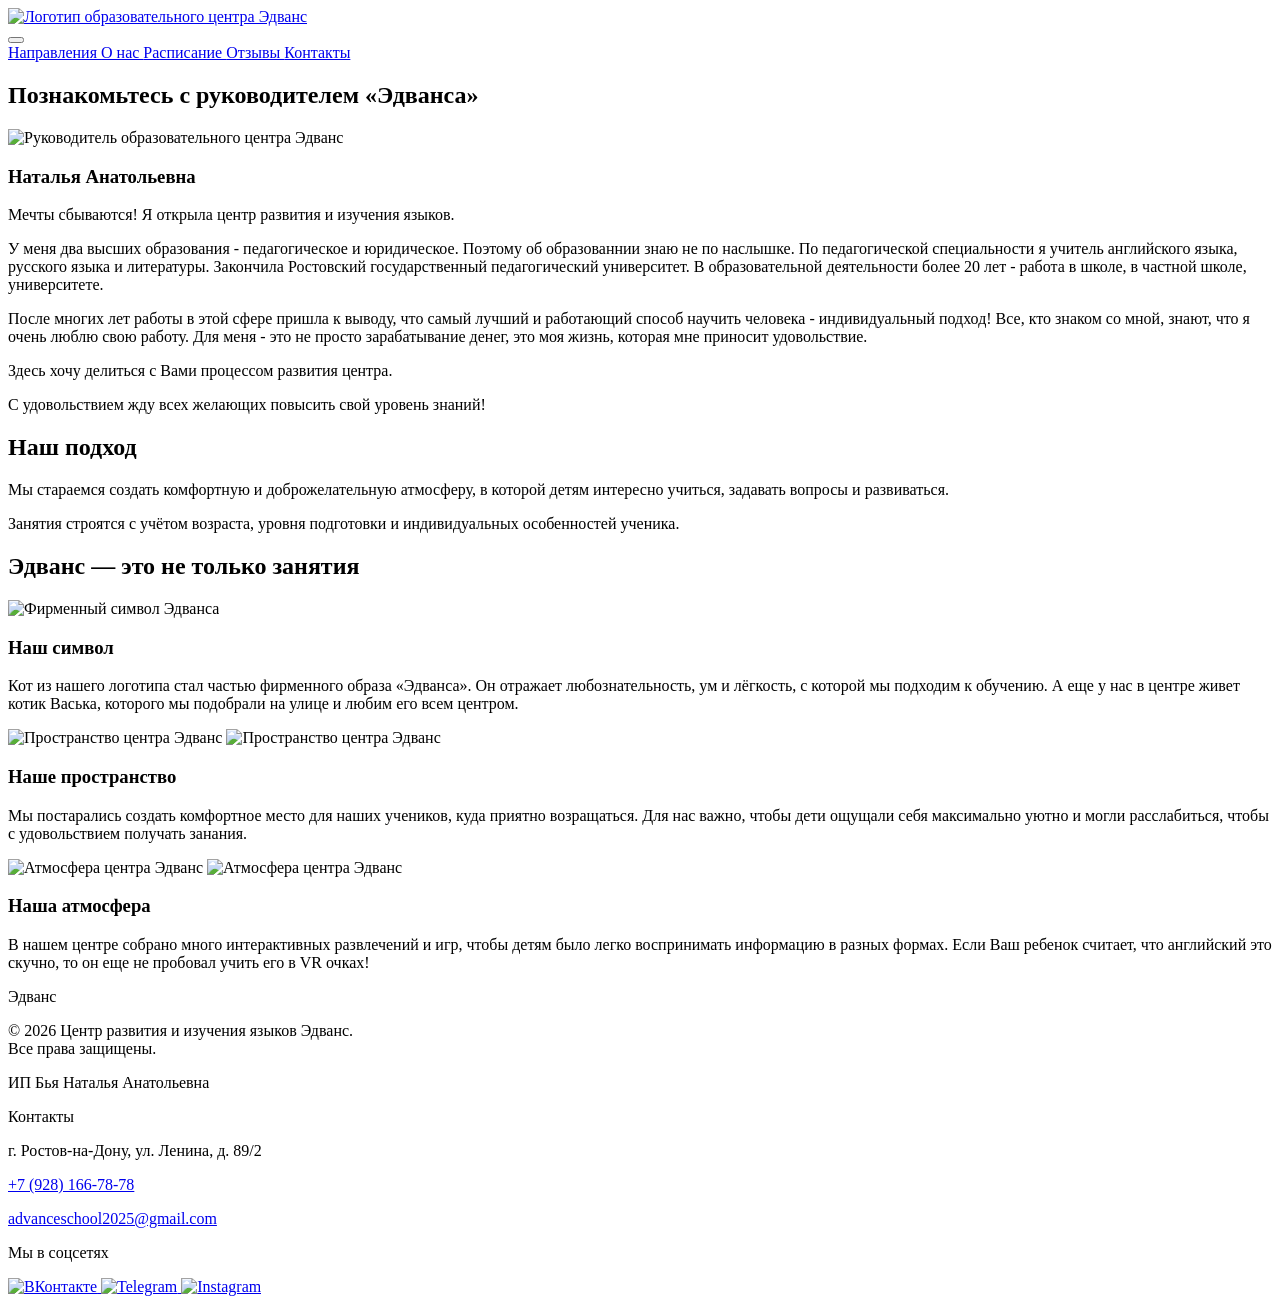
==== about.html @ f389e5b9 "Add files via upload" ====
<!DOCTYPE html>
<html lang="ru">

<head>

    <!-- 1. Кодировка и адаптивность (база) -->
    <meta charset="UTF-8">
    <meta name="viewport" content="width=device-width, initial-scale=1.0">

    <title> О нас </title> 

    <!-- Вот эта строка добавляет иконку -->
    <link rel="icon" href="favicon.ico" type="image/png">

    <link rel="stylesheet" href="css/style.css">

</head>

<body>
    
    <!-- здесь шапка -->
    <header class="header">
        <div class="container">
            <div class="header__inner">
                    
                <div class="header__logo"> 
                    <a href="index.html"> 
                        <img src="images/logo.png" alt="Логотип образовательного центра Эдванс" width="100" height="100"> 
                    </a> 
                </div>
                    
                <!-- Кнопка бургера -->
                <button class="burger" aria-label="Открыть меню">
                    <span></span>
                    <span></span>
                    <span></span>
                </button>             

                <nav class="nav">
                    <a class="nav__link" href="directions.html"> Направления </a>
                    <a class="nav__link" href="about.html"> О нас </a>
                    <a class="nav__link" href="schedule.html"> Расписание </a>
                    <a class="nav__link" href="reviews.html"> Отзывы </a>
                    <a class="nav__link" href="contacts.html"> Контакты </a>
                </nav>
                
            </div>
        </div>
    </header>          

<main>

    <!-- Руководитель -->
    <section class="about-director">
        <div class="container">
            <h2 class="section-title">Познакомьтесь с руководителем «Эдванса»</h2>

            <div class="director">
                <div class="director__photo">
                    <img src="images/мама.jpg" alt="Руководитель образовательного центра Эдванс">
                </div>

                <div class="director__content">
                    <h3>Наталья Анатольевна</h3>
    
                    <p>Мечты сбываются! Я открыла центр развития и изучения языков. </p>
                    <p>У меня два высших образования - педагогическое и юридическое. Поэтому об образованнии знаю не по наслышке. По педагогической специальности я учитель английского языка, русского языка и литературы. Закончила Ростовский государственный педагогический университет. В образовательной деятельности более 20 лет - работа в школе, в частной школе, университете. </p>
                    <p>После многих лет работы в этой сфере пришла к выводу, что самый лучший и работающий способ научить человека - индивидуальный подход! Все, кто знаком со мной, знают, что я очень люблю свою работу. Для меня - это не просто зарабатывание денег, это моя жизнь, которая мне приносит удовольствие.</p>
                    <p> Здесь хочу делиться с Вами процессом развития центра. </p>
                    <p> С удовольствием жду всех желающих повысить свой уровень знаний! </p>
                </div>
            </div>
        </div>
    </section>

    <!-- Наш подход -->
    <section class="about-approach">
        <div class="container">
            <h2 class="section-title">Наш подход</h2>

            <div class="approach-text">
                <p>Мы стараемся создать комфортную и доброжелательную атмосферу, в которой детям интересно учиться, задавать вопросы и развиваться.</p>
                <p>Занятия строятся с учётом возраста, уровня подготовки и индивидуальных особенностей ученика.</p>
            </div>
        </div>
    </section>

   <!-- Эдванс — это не только занятия -->
    <section class="about-more">
        <div class="container">
            <h2 class="section-title">Эдванс — это не только занятия</h2>

        <!-- 1. Наш символ (1 фото) -->
        <div class="story-block">
            <div class="story-block__image">
                <img src="images/logo.png" alt="Фирменный символ Эдванса">
            </div>
            <div class="story-block__text">
                <h3>Наш символ</h3>
                <p>Кот из нашего логотипа стал частью фирменного образа «Эдванса». Он отражает любознательность, ум и лёгкость, с которой мы подходим к обучению. А еще у нас в центре живет котик Васька, которого мы подобрали на улице и любим его всем центром. </p>
            </div>
        </div>

        <!-- 2. Наша атмосфера -->
        <div class="story-block story-block--reverse">
            <div class="story-block__image story-block__image--double">
                <img src="images/атм1.jpg" alt="Пространство центра Эдванс">
                <img src="images/атм2.jpg" alt="Пространство центра Эдванс">
            </div>
            <div class="story-block__text">
                <h3>Наше пространство</h3>
                <p>Мы постарались создать комфортное место для наших учеников, куда приятно возращаться. Для нас важно, чтобы дети ощущали себя максимально уютно и могли расслабиться, чтобы с удовольствием получать занания. </p>
            </div>
        </div>

        <!-- 3. Наше пространство -->
        <div class="story-block">
            <div class="story-block__image story-block__image--double">
                <img src="images/крт1.jpg" alt="Атмосфера центра Эдванс">
                <img src="images/крт2.jpg" alt="Атмосфера центра Эдванс">
            </div>
            <div class="story-block__text">
                <h3>Наша атмосфера</h3>
                <p>В нашем центре собрано много интерактивных развлечений и игр, чтобы детям было легко воспринимать информацию в разных формах. Если Ваш ребенок считает, что английский это скучно, то он еще не пробовал учить его в VR очках! 

                </p>
            </div>
        </div>

        </div>
    </section>

</main>




<footer class="footer">
    <div class="container">
        <div class="footer__inner">

            <!-- Левая часть — название и копирайт -->
            <div class="footer__col">
                <p class="footer__brand">Эдванс</p>
                <p class="footer__text">
                    © 2026 Центр развития и изучения языков Эдванс.<br>
                    Все права защищены.
                </p>
                <p class="footer__text">ИП Бья Наталья Анатольевна</p>
            </div>

            <!-- Средняя часть — контакты -->
            <div class="footer__col">
                <p class="footer__title">Контакты</p>
                <p class="footer__text">
                    г. Ростов-на-Дону, ул. Ленина, д. 89/2
                </p>
                <p class="footer__text">
                    <a href="tel:+79281667878">+7 (928) 166-78-78</a>
                </p>
                <p class="footer__text">
                    <a href="mailto:advanceschool2025@gmail.com">advanceschool2025@gmail.com</a>
                </p>
            </div>

            <!-- 3. Правая колонка — соцсети (вот сюда) -->
            <div class="footer__col">
                <p class="footer__title">Мы в соцсетях</p>
                <div class="footer__social">
                    <!-- сюда вставляй иконки -->
                     <a href="https://vk.ru/advancee2025" target="_blank" aria-label="ВКонтакте">
                        <img src="images/vk-logo.png" alt="ВКонтакте" width="28" height="28">
                    </a>
                    <a href="https://t.me/adnance777" target="_blank" aria-label="Telegram">
                        <img src="images/tg-logo.png" alt="Telegram" width="28" height="28">
                    </a>

                    <!-- Instagram -->
                    <a href="https://www.instagram.com/advanceschool2025?stkn=MWlmZ3lja2treHBrNw%3D%3D&utm_source=qr" target="_blank" aria-label="Instagram">
                        <img src="images/inst-logo.png" alt="Instagram" width="28" height="28">
                    </a>

                </div>
            </div>

        </div>
    </div>
</footer>

    <script src="script.js"></script>
</body>

</html>
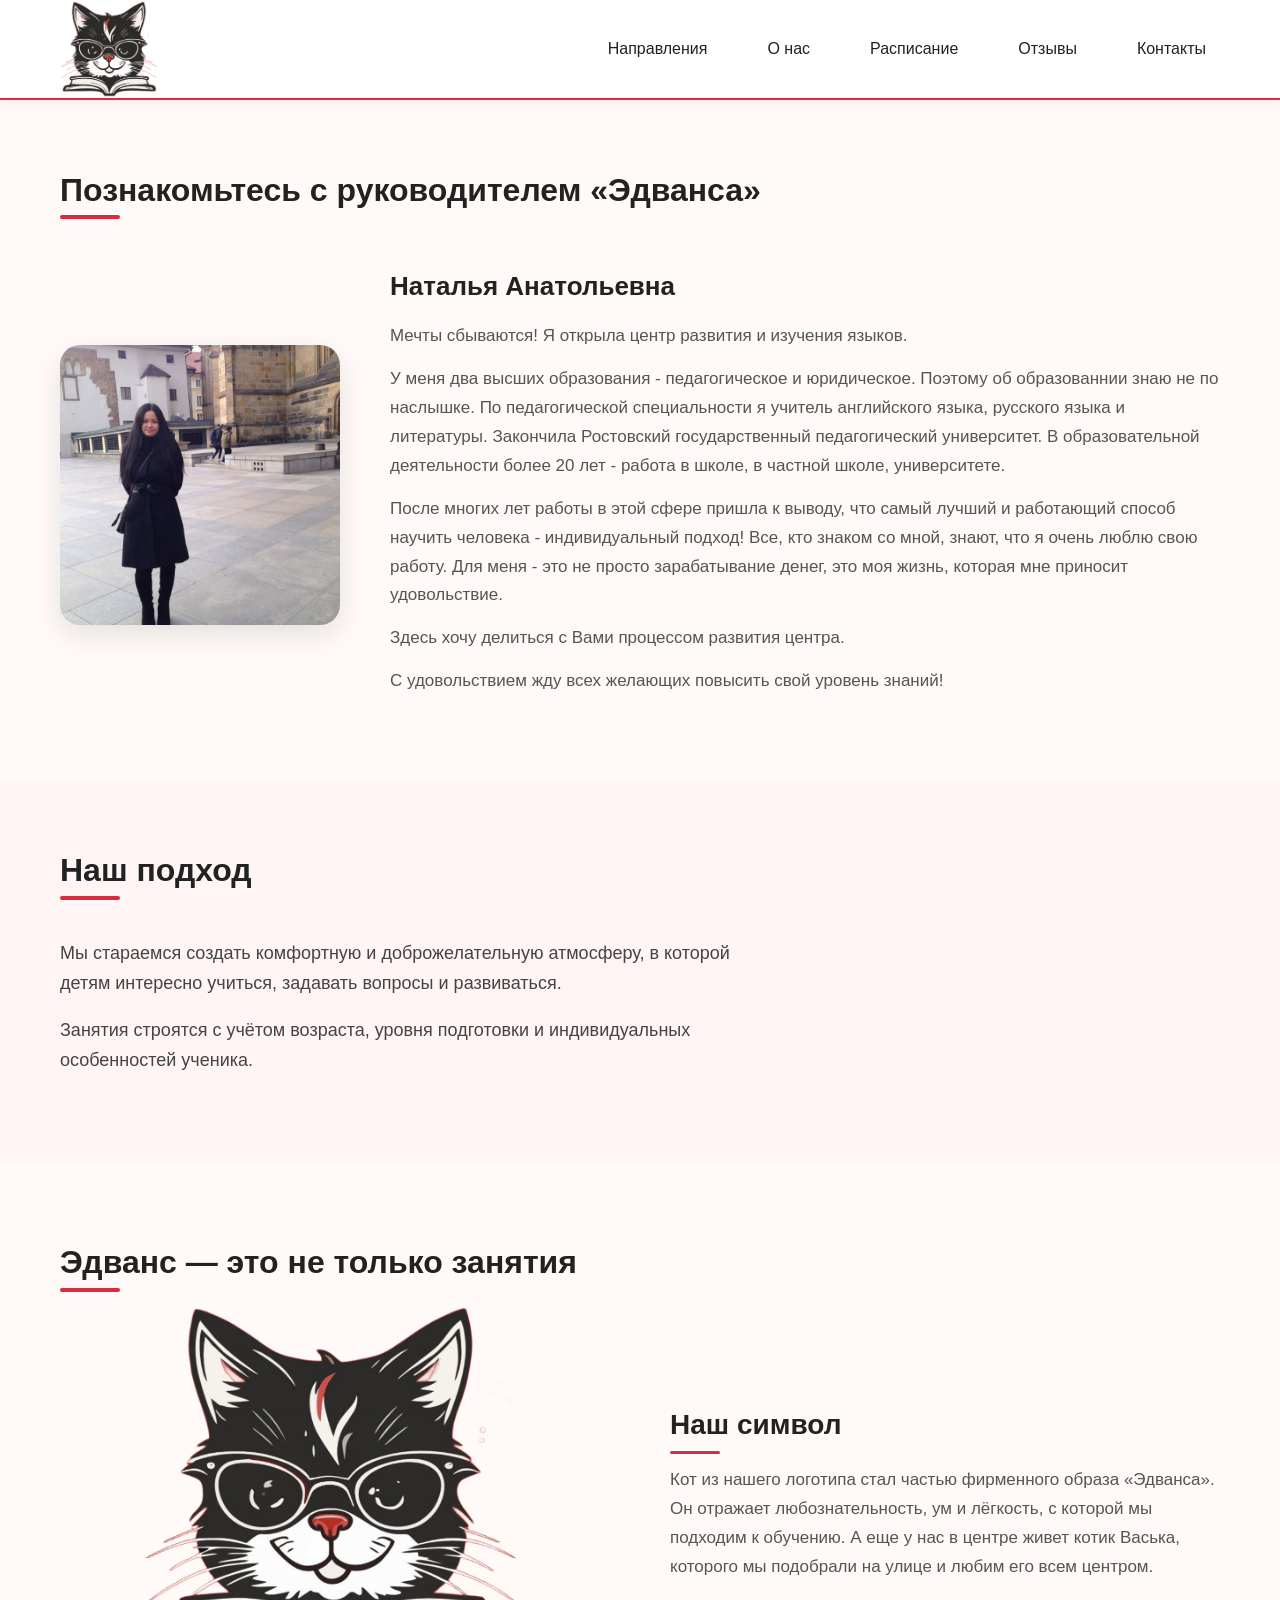
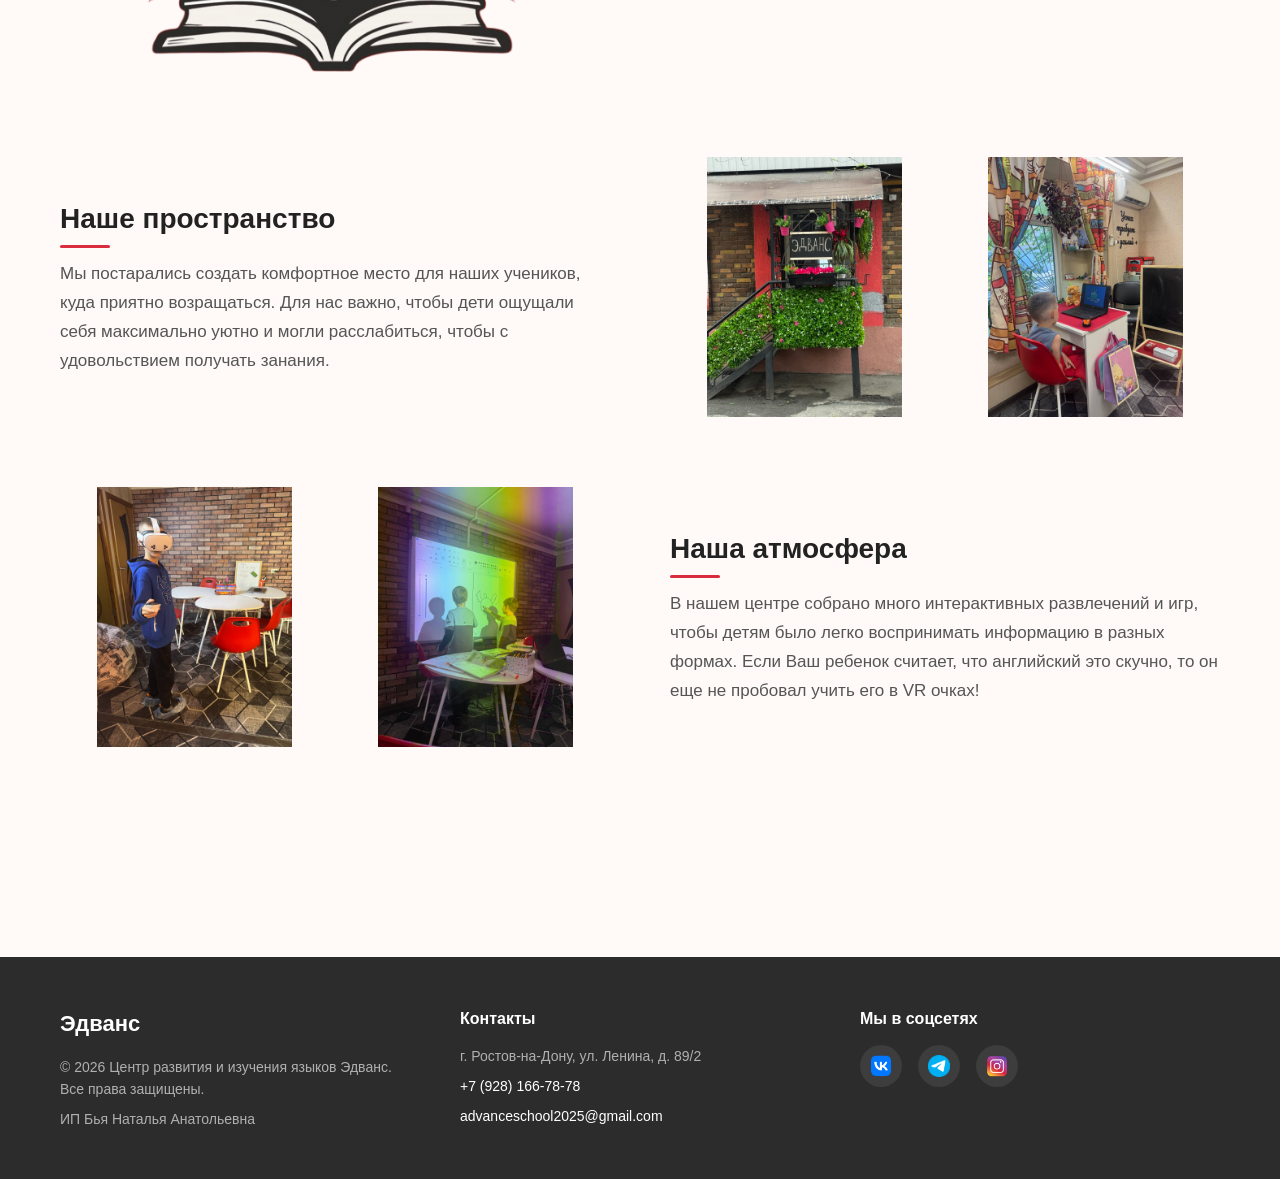
==== commit ca657e29: "Update about.html" ====
--- a/about.html
+++ b/about.html
@@ -190,4 +190,4 @@
     <script src="script.js"></script>
 </body>
 
-</html>+</html>
--- a/css/style.css
+++ b/css/style.css
@@ -0,0 +1,994 @@
+/* ========== СБРОС И БАЗОВЫЕ СТИЛИ ========== */
+* {
+    margin: 0; /* убираем стандартные внешние отступы у всех элементов */
+    padding: 0; /* убираем стандартные внутренние отступы */
+    box-sizing: border-box; /* ширина и высота теперь считаются вместе с padding и border */
+}
+
+body {
+    background-color: #FFF9F8;
+    color: #222222;
+    font-family: Arial, sans-serif;
+    line-height: 1.5;
+}
+
+a {
+    color: #D92D3F; /* все ссылки по умолчанию красные */
+    text-decoration: none; /* убираем стандартное подчёркивание */
+}
+
+
+/* ========== КОНТЕЙНЕР ========== */
+.container {
+    max-width: 1200px; /* ограничиваем ширину контента, чтобы на больших экранах не растягивался */
+    margin: 0 auto; /* центрируем контейнер по горизонтали */
+    padding: 0 20px; /* небольшие отступы слева и справа на узких экранах */
+}
+
+
+
+/* ========== ШАПКА ========== */
+.header {
+    background-color: #FFFFFF;
+    border-bottom: 2px solid #D92D3F; /* красная линия снизу (твой фирменный цвет) */
+    box-shadow: 0 2px 12px rgba(217, 45, 63, 0.08); /* мягкая тень с лёгким красным оттенком */
+    position: sticky; /* шапка будет прилипать к верху при прокрутке */
+    top: 0; /* закрепляем шапку вверху */
+    z-index: 100; /* чтобы шапка была поверх других элементов */
+}
+
+.header__inner {
+    display: flex;   /* включаем Flexbox — элементы выстраиваются в ряд */
+    align-items: center; /* выравниваем логотип и меню по вертикали по центру */
+    justify-content: space-between; /* логотип слева, меню справа */ 
+    min-height: 90px; /* минимальная высота шапки */
+    gap: 40px;  /* минимальное расстояние между логотипом и меню */
+}
+
+/* ========== ЛОГОТИП ========== */
+.header__logo img {
+    display: block;               /* убираем лишний отступ под картинкой */
+    width: 100px;                  /* ширина логотипа (можешь поменять на 70 или 90) */
+    height: auto;                 /* высота подстраивается автоматически, пропорции сохраняются */
+    transition: transform 0.25s ease; /* плавное изменение размера */
+}
+
+.header__logo a:hover img {
+    transform: scale(1.02);       /* при наведении логотип чуть увеличивается */
+}
+
+/* ========== НАВИГАЦИЯ ========== */
+.nav {
+    display: flex; /* ссылки тоже выстраиваем в ряд */
+    align-items: center;  
+    gap: 32px; /* расстояние между пунктами меню */
+}
+
+.nav__link {
+    color: #222222;
+    font-size: 16px;
+    font-weight: 500;
+    padding: 8px 14px;           /* делаем ссылки «кнопками» */
+    border-radius: 8px;          /* скругление */
+    transition: color 0.2s ease;
+    white-space: nowrap;        /* запрещаем перенос текста внутри ссылки для О НАС*/
+}
+
+/* Красивый эффект при наведении */
+.nav__link:hover {
+    color: #D92D3F;
+    background-color: rgba(217, 45, 63, 0.08); /* лёгкий красный фон */
+}
+
+
+/* ========== БУРГЕР-МЕНЮ ========== */
+
+/* Кнопка бургера — по умолчанию скрыта */
+.burger {
+    display: none;                  /* на компьютере не показываем */
+    flex-direction: column;
+    justify-content: space-between;
+    width: 28px;
+    height: 20px;
+    background: none;
+    border: none;
+    cursor: pointer;
+    padding: 0;
+    z-index: 110;
+}
+
+/* Три полоски бургера */
+.burger span {
+    display: block;
+    width: 100%;
+    height: 2px;
+    background-color: #222222;
+    border-radius: 2px;
+    transition: all 0.3s ease;
+}
+
+/* ===== Мобильная версия ===== */
+@media (max-width: 900px) {
+
+    /* Показываем кнопку бургера */
+    .burger {
+        display: flex;
+    }
+
+    /* Скрываем обычное меню */
+    .nav {
+        position: fixed;
+        top: 0;
+        right: -100%;               /* уезжает за правый край */
+        width: 280px;
+        height: 100vh;
+        background-color: #ffffff;
+        flex-direction: column;
+        justify-content: center;
+        align-items: center;
+        gap: 24px;
+        box-shadow: -5px 0 20px rgba(0, 0, 0, 0.1);
+        transition: right 0.35s ease;
+        z-index: 100;
+    }
+
+    /* Когда меню открыто */
+    .nav.nav--open {
+        right: 0;                   /* выезжает на экран */
+    }
+
+    .nav__link {
+        font-size: 18px;
+        padding: 10px 16px;
+    }
+
+    /* Анимация превращения бургера в крестик */
+    .burger.burger--active span:nth-child(1) {
+        transform: translateY(9px) rotate(45deg);
+    }
+
+    .burger.burger--active span:nth-child(2) {
+        opacity: 0;
+    }
+
+    .burger.burger--active span:nth-child(3) {
+        transform: translateY(-9px) rotate(-45deg);
+    }
+}
+
+
+/* Общие отступы для секций */
+main section {
+    padding: 60px 0; /* внутренние отступы сверху и снизу по 60px */
+}
+
+
+/* ========== РАЗДЕЛ ОТЗЫВЫ ========== */
+/* Вводный блок только на странице отзывов */
+.reviews-intro {
+    padding-bottom: 20px;            /* меньший отступ снизу перед виджетом */
+}
+
+/* Заголовок h1 внутри вводного блока */
+.reviews-intro h1 {
+    font-size: 32px;                 /* размер шрифта заголовка */
+    font-weight: 700;                /* жирность шрифта (700 = bold) */
+    color: #222222;                  /* цвет текста — почти чёрный */
+    margin-bottom: 16px;             /* внешний отступ снизу от заголовка */
+    line-height: 1.3;                /* межстрочный интервал (чтобы строки не слипались) */
+    position: relative;              /* нужно для линии */
+    display: inline-block;           /* чтобы линия была по ширине текста */
+}
+
+/* Красивая линия под заголовком */
+.reviews-intro h1::after {
+    content: '';
+    position: absolute;
+    left: 0;
+    bottom: -8px;                    /* чуть ниже текста */
+    width: 70px;                     /* длина линии */
+    height: 4px;
+    background-color: #D92D3F;       /* твой фирменный красный */
+    border-radius: 2px;
+}
+
+
+
+/* Абзац с описанием */
+.reviews-intro p {
+    font-size: 17px;                 /* размер обычного текста */
+    color: #555555;                  /* чуть светлее основного цвета, чтобы не конкурировал с заголовком */
+    max-width: 640px;                /* ограничиваем ширину текста, чтобы он хорошо читался */
+    line-height: 1.6;                /* комфортный межстрочный интервал для чтения */
+}
+
+/* Секция, в которой лежит виджет отзывов */
+.reviews {
+    padding-top: 20px;               /* небольшой отступ сверху */
+    padding-bottom: 80px;            /* большой отступ снизу, чтобы страница «дышала» */
+}
+
+/* Обёртка вокруг виджета */
+.reviews__widget {
+    display: flex;                   /* включаем Flexbox */
+    justify-content: center;         /* выравниваем виджет по центру горизонтально */
+}
+
+/* Блок, в котором находится iframe */
+.reviews__widget > div {
+    width: 100%;                     /* ширина 100% от родителя */
+    max-width: 560px;                /* но не больше 560px на больших экранах */
+    height: 700px;                   /* фиксированная высота виджета */
+    border-radius: 16px;             /* скругление углов */
+    overflow: hidden;                /* обрезаем всё, что выходит за скруглённые углы */
+    box-shadow: 0 8px 30px rgba(0, 0, 0, 0.08); /* мягкая тень для объёма */
+    border: 1px solid #f0f0f0;       /* тонкая светлая рамка */
+}
+
+/* Сам iframe (окно с отзывами Яндекса) */
+.reviews__widget iframe {
+    border: none !important;         /* убираем стандартную рамку браузера */
+    border-radius: 16px;             /* скругляем углы iframe */
+}
+
+
+/* ========== РАЗДЕЛ РАСПИСАНИЕ ========== */
+
+/* Вводный блок страницы расписания */
+.schedule-intro {
+    padding: 60px 0 40px;                /* отступы: сверху 60px, снизу 40px */
+}
+
+/* Заголовок */
+.schedule-intro h1 {
+    font-size: 34px;                     /* размер заголовка */
+    font-weight: 700;                    /* жирный */
+    color: #222222;                      /* цвет текста */
+    margin-bottom: 24px;                 /* отступ снизу */
+    line-height: 1.3;                    /* межстрочный интервал */
+    position: relative;                  /* нужно для декоративной линии */
+    display: inline-block;               /* линия будет только под текстом */
+}
+
+/* Красная линия под заголовком (как на странице отзывов) */
+.schedule-intro h1::after {
+    content: '';                         /* обязательное свойство */
+    position: absolute;
+    left: 0;
+    bottom: -8px;                        /* позиция линии чуть ниже текста */
+    width: 70px;                         /* длина линии */
+    height: 4px;                         /* толщина */
+    background-color: #D92D3F;           /* фирменный красный */
+    border-radius: 2px;                  /* лёгкое скругление */
+}
+
+/* Текст под заголовком */
+.schedule-intro p {
+    font-size: 17px;                     /* размер текста */
+    color: #555555;                      /* приглушённый цвет */
+    max-width: 640px;                    /* ограничиваем ширину для удобства чтения */
+    line-height: 1.6;                    /* комфортный межстрочный интервал */
+}
+
+
+/* ========== РАЗДЕЛ НАПРАВЛЕНИЯ ========== */
+
+/* Вводный блок */
+.directions-intro {
+    padding: 60px 0 20px;
+}
+
+.directions-intro h1 {
+    font-size: 34px;
+    font-weight: 700;
+    color: #222222;
+    margin-bottom: 24px;
+    line-height: 1.3;
+    position: relative;
+    display: inline-block;
+}
+
+/* Красная линия под заголовком */
+.directions-intro h1::after {
+    content: '';
+    position: absolute;
+    left: 0;
+    bottom: -8px;
+    width: 70px;
+    height: 4px;
+    background-color: #D92D3F;
+    border-radius: 2px;
+}
+
+.directions-intro p {
+    font-size: 17px;
+    color: #555555;
+    max-width: 640px;
+    line-height: 1.6;
+}
+
+/* Секция с карточками */
+.directions {
+    padding-top: 10px; /* маленький отступ сверху */
+    padding-bottom: 80px;
+}
+
+/* Сетка карточек */
+.directions__grid {
+    display: grid;
+    grid-template-columns: repeat(2, 1fr); /* автоматическая сетка */
+    gap: 24px;                               /* расстояние между карточками */
+}
+
+/* Телефоны — 1 колонка */
+@media (max-width: 600px) {
+    .directions__grid {
+        grid-template-columns: 1fr;
+    }
+}
+
+/* Общий стиль карточки */
+.direction-card {
+    background-color: #ffffff;
+    border-radius: 16px;
+    padding: 32px 28px;
+    box-shadow: 0 4px 20px rgba(0, 0, 0, 0.06);
+    border: 1px solid #f0f0f0;
+    transition: all 0.35s ease;             /* плавность всех изменений */
+}
+
+/* Заголовок внутри карточки */
+.direction-card h2 {
+    font-size: 22px;
+    font-weight: 700;
+    color: #222222;
+    margin-bottom: 20px;
+    line-height: 1.3;
+}
+
+/* Список */
+.direction-card ul {
+    list-style: none;                       /* убираем стандартные маркеры */
+}
+
+.direction-card li {
+    position: relative;
+    padding-left: 22px;                     /* место для кастомного маркера */
+    margin-bottom: 12px;
+    font-size: 16px;
+    color: #444444;
+    transition: transform 0.25s ease, color 0.25s ease;
+}
+
+/* Кастомный маркер (красная точка) */
+.direction-card li::before {
+    content: '';
+    position: absolute;
+    left: 0;
+    top: 8px;
+    width: 8px;
+    height: 8px;
+    background-color: #D92D3F;
+    border-radius: 50%;
+}
+
+/* ===== Анимации при наведении на карточку ===== */
+
+/* 1. Карточка "Языки" — поднимается вверх */
+.direction-card--languages:hover {
+    transform: translateY(-8px);
+    box-shadow: 0 12px 30px rgba(217, 45, 63, 0.15);
+    border-color: rgba(217, 45, 63, 0.2);
+}
+
+/* 2. Карточка "Школьные предметы" — лёгкое увеличение */
+.direction-card--school:hover {
+    transform: scale(1.03);
+    box-shadow: 0 12px 30px rgba(217, 45, 63, 0.15);
+}
+
+/* 3. Карточка "Развитие" — поднимается + лёгкий наклон */
+.direction-card--development:hover {
+    transform: translateY(-6px) rotate(-1deg);
+    box-shadow: 0 12px 30px rgba(217, 45, 63, 0.15);
+}
+
+/* 4. Карточка "Психология и тренинги" — поднимается + лёгкое увеличение */
+.direction-card--psychology:hover {
+    transform: translateY(-8px) scale(1.02);
+    box-shadow: 0 12px 30px rgba(217, 45, 63, 0.15);
+    border-color: rgba(217, 45, 63, 0.2);
+}
+
+/* Анимация пунктов списка при наведении на карточку */
+.direction-card:hover li {
+    transform: translateX(6px);             /* пункты слегка сдвигаются вправо */
+    color: #222222;
+}
+
+
+/* ========== ГЛАВНАЯ СТРАНИЦА ========== */
+
+/* ----- Общие стили для заголовков секций ----- */
+.section-title {
+    font-size: 32px;
+    font-weight: 700;
+    color: #222222;
+    margin-bottom: 16px;
+    line-height: 1.3;
+    position: relative;
+    display: inline-block;
+}
+
+/* Красная линия под заголовками секций */
+.section-title::after {
+    content: '';
+    position: absolute;
+    left: 0;
+    bottom: -8px;
+    width: 60px;
+    height: 4px;
+    background-color: #D92D3F;
+    border-radius: 2px;
+}
+
+.section-text {
+    font-size: 17px;
+    color: #555555;
+    max-width: 640px;
+    line-height: 1.6;
+    margin-bottom: 32px;
+}
+
+/* ----- Кнопки ----- */
+.btn {
+    display: inline-block;
+    background-color: #D92D3F;
+    color: #ffffff;
+    font-size: 16px;
+    font-weight: 600;
+    padding: 14px 28px;
+    border-radius: 10px;
+    text-decoration: none;
+    transition: all 0.3s ease;
+}
+
+.btn:hover {
+    background-color: #b82433;       /* чуть темнее при наведении */
+    transform: translateY(-2px);
+    box-shadow: 0 6px 16px rgba(217, 45, 63, 0.25);
+}
+
+/* Кнопка-контур */
+.btn--outline {
+    background-color: transparent;
+    color: #D92D3F;
+    border: 2px solid #D92D3F;
+}
+
+.btn--outline:hover {
+    background-color: #D92D3F;
+    color: #ffffff;
+}
+
+/* ========== 1. ГЛАВНЫЙ БАННЕР (HERO) ========== */
+
+.hero {
+    padding: 80px 0 70px;
+    background-color: #fff5f4;       /* чуть более тёплый фон */
+}
+
+.hero__inner {
+    max-width: 720px;
+}
+
+.hero__title {
+    font-size: 42px;
+    font-weight: 800;
+    color: #222222;
+    line-height: 1.25;
+    margin-bottom: 20px;
+}
+
+.hero__text {
+    font-size: 18px;
+    color: #555555;
+    line-height: 1.6;
+    margin-bottom: 32px;
+}
+
+/* ========== 2. НАПРАВЛЕНИЯ (КРАТКИЙ СПИСОК) ========== */
+
+.directions-preview {
+    padding: 70px 0;
+}
+
+.directions-list {
+    display: flex;
+    flex-wrap: wrap;
+    gap: 12px;
+    list-style: none;
+    margin-bottom: 36px;
+}
+
+.directions-list li {
+    background-color: #ffffff;
+    border: 1px solid #f0f0f0;
+    padding: 10px 18px;
+    border-radius: 30px;             /* овальные «таблетки» */
+    font-size: 15px;
+    color: #333333;
+    box-shadow: 0 2px 8px rgba(0, 0, 0, 0.04);
+    transition: all 0.25s ease;
+}
+
+.directions-list li:hover {
+    border-color: #D92D3F;
+    color: #D92D3F;
+    transform: translateY(-2px);
+}
+
+/* ========== 3. ПОЧЕМУ ВЫБИРАЮТ ЭДВАНС ========== */
+
+.advantages {
+    padding: 70px 0;
+    background-color: #ffffff;
+}
+
+.advantages-list {
+    list-style: none;
+    display: grid;
+    grid-template-columns: repeat(auto-fit, minmax(260px, 1fr));
+    gap: 20px;
+    margin-top: 40px;
+}
+
+.advantages-list li {
+    background-color: #FFF9F8;
+    padding: 24px 22px;
+    border-radius: 14px;
+    font-size: 16px;
+    color: #333333;
+    border: 1px solid #f0eaea;
+    position: relative;
+    padding-left: 48px;
+    transition: transform 0.25s ease;
+}
+
+.advantages-list li:hover {
+    transform: translateY(-4px);
+}
+
+/* Красная галочка слева */
+.advantages-list li::before {
+    content: '✓';
+    position: absolute;
+    left: 18px;
+    top: 22px;
+    color: #D92D3F;
+    font-weight: 700;
+    font-size: 18px;
+}
+
+/* ========== 4. ПРИЗЫВ К ДЕЙСТВИЮ ========== */
+
+.cta {
+    padding: 80px 0;
+    text-align: center;
+    background-color: #fff5f4;
+}
+
+.cta .section-title {
+    display: inline-block;
+}
+
+.cta .section-text {
+    margin-left: auto;
+    margin-right: auto;
+}
+
+.cta .btn {
+    margin-top: 10px;
+}
+
+
+/* ========== СТРАНИЦА КОНТАКТЫ ========== */
+
+/* Общие отступы секций */
+.contacts-info,
+.contacts-social,
+.contacts-map {
+    padding: 60px 0;
+}
+
+/* ----- Контактные карточки ----- */
+.contacts-grid {
+    display: grid;
+    grid-template-columns: repeat(auto-fit, minmax(240px, 1fr));
+    gap: 24px;
+    margin-top: 40px;
+}
+
+.contact-card {
+    background-color: #ffffff;
+    border: 1px solid #f0f0f0;
+    border-radius: 14px;
+    padding: 28px 24px;
+    box-shadow: 0 4px 16px rgba(0, 0, 0, 0.04);
+    transition: transform 0.25s ease, box-shadow 0.25s ease;
+}
+
+.contact-card:hover {
+    transform: translateY(-4px);
+    box-shadow: 0 8px 24px rgba(0, 0, 0, 0.08);
+}
+
+.contact-card h3 {
+    font-size: 15px;
+    font-weight: 600;
+    color: #888888;
+    margin-bottom: 10px;
+    text-transform: uppercase;
+    letter-spacing: 0.4px;
+}
+
+.contact-card p {
+    font-size: 18px;
+    font-weight: 500;
+    color: #222222;
+    margin: 0;
+}
+
+.contact-card a {
+    color: #D92D3F;
+    text-decoration: none;
+    transition: color 0.25s ease;
+}
+
+.contact-card a:hover {
+    color: #b82433;
+}
+
+/* ----- Социальные сети ----- */
+.social-links {
+    display: flex;
+    gap: 20px;
+    flex-wrap: wrap;
+    margin-top: 30px;
+}
+
+.social-btn {
+    display: flex;
+    align-items: center;
+    gap: 12px;
+    background-color: #ffffff;
+    border: 1px solid #f0f0f0;
+    padding: 14px 24px;
+    border-radius: 12px;
+    text-decoration: none;
+    color: #222222;
+    font-weight: 500;
+    font-size: 16px;
+    transition: all 0.3s ease;
+    box-shadow: 0 2px 10px rgba(0, 0, 0, 0.04);
+}
+
+.social-btn:hover {
+    border-color: #D92D3F;
+    color: #D92D3F;
+    transform: translateY(-3px);
+    box-shadow: 0 6px 18px rgba(217, 45, 63, 0.15);
+}
+
+.social-btn img {
+    width: 28px;
+    height: 28px;
+    object-fit: contain;
+}
+
+/* ----- Карта ----- */
+.map-wrapper {
+    margin-top: 30px;
+    border-radius: 16px;
+    overflow: hidden;               /* чтобы карта имела скруглённые углы */
+    box-shadow: 0 8px 30px rgba(0, 0, 0, 0.08);
+    border: 1px solid #f0f0f0;
+}
+
+.map-wrapper iframe {
+    display: block;
+    width: 100%;
+    border: none;
+}
+
+
+
+/* ========== СТРАНИЦА «О НАС» ========== */
+
+/* Общие отступы секций */
+.about-director,
+.about-approach,
+.about-more {
+    padding: 70px 0;
+}
+
+/* ----- 1. Блок руководителя ----- */
+
+.director {
+    display: flex;
+    align-items: center;
+    gap: 50px;
+    margin-top: 40px;
+    flex-wrap: wrap;
+}
+
+.director__photo {
+    flex-shrink: 0;
+}
+
+.director__photo img {
+    width: 280px;
+    height: 280px;
+    object-fit: cover;
+    border-radius: 20px;
+    box-shadow: 0 10px 30px rgba(0, 0, 0, 0.1);
+}
+
+.director__content {
+    flex: 1;
+    min-width: 280px;
+}
+
+.director__content h3 {
+    font-size: 26px;
+    font-weight: 700;
+    color: #222222;
+    margin-bottom: 16px;
+}
+
+.director__content p {
+    font-size: 17px;
+    color: #555555;
+    line-height: 1.7;
+    margin-bottom: 14px;
+}
+
+/* ----- 2. Наш подход ----- */
+
+.about-approach {
+    background-color: #fff5f4;
+}
+
+.approach-text {
+    max-width: 720px;
+    margin-top: 30px;
+}
+
+.approach-text p {
+    font-size: 18px;
+    color: #444444;
+    line-height: 1.7;
+    margin-bottom: 16px;
+}
+
+/* ----- 3. Эдванс — это не только занятия ----- */
+
+.about-more {
+    padding: 80px 0;
+}
+
+/* Один рассказывающий блок */
+.story-block {
+    display: flex;
+    align-items: center;
+    gap: 60px;
+    margin-bottom: 70px;
+}
+
+/* Когда нужно поменять местами (картинка справа) */
+.story-block--reverse {
+    flex-direction: row-reverse;
+}
+
+/* Картинка */
+.story-block__image {
+    flex: 1;
+}
+
+.story-block__image img {
+    width: 100%;
+    height: auto;                 /* убираем фиксированную высоту */
+    max-height: 380px;            /* максимальная высота */
+    object-fit: contain;          /* картинка полностью видна, без обрезки */
+    border-radius: 20px;
+}
+
+/* Когда две фотографии */
+.story-block__image--double {
+    display: grid;
+    grid-template-columns: 1fr 1fr;
+    gap: 12px;
+}
+
+.story-block__image--double img {
+    height: 260px;
+    border-radius: 16px;
+}
+
+/* Текст */
+.story-block__text {
+    flex: 1;
+}
+
+.story-block__text h3 {
+    font-size: 28px;
+    font-weight: 700;
+    color: #222222;
+    margin-bottom: 18px;
+    position: relative;
+}
+
+/* Красная линия под заголовком */
+.story-block__text h3::after {
+    content: '';
+    position: absolute;
+    left: 0;
+    bottom: -8px;
+    width: 50px;
+    height: 3px;
+    background-color: #D92D3F;
+    border-radius: 2px;
+}
+
+.story-block__text p {
+    font-size: 17px;
+    color: #555555;
+    line-height: 1.7;
+    margin-top: 20px;
+}
+
+/* ========== Адаптив ========== */
+
+@media (max-width: 800px) {
+
+    /* Руководитель */
+    .director {
+        flex-direction: column;
+        text-align: center;
+        gap: 30px;
+    }
+
+    .director__photo img {
+        width: 220px;
+        height: 220px;
+    }
+
+    /* Чередующиеся блоки */
+    .story-block,
+    .story-block--reverse {
+        flex-direction: column;
+        gap: 30px;
+        margin-bottom: 50px;
+    }
+
+    .story-block__image img {
+        height: 260px;
+    }
+
+    /* Две фотографии на мобильном — друг под другом */
+    .story-block__image--double {
+        grid-template-columns: 1fr;
+    }
+
+    .story-block__image--double img {
+        height: 220px;
+    }
+
+    .story-block__text h3 {
+        font-size: 24px;
+    }
+}
+
+
+
+
+/* ========== ПОДВАЛ ========== */
+
+.footer {
+    background-color: #2c2c2c;          /* тёмный фон */
+    color: #e0e0e0;                     /* светлый текст */
+    padding: 50px 0 40px;
+    margin-top: 60px;                   /* отступ от основного контента */
+}
+
+.footer__inner {
+    display: flex;
+    justify-content: space-between;     /* колонки по краям */
+    gap: 40px;
+    flex-wrap: wrap;                    /* на мобильном переносятся */
+}
+
+.footer__col {
+    flex: 1;
+    min-width: 240px;
+}
+
+/* Название в подвале */
+.footer__brand {
+    font-size: 22px;
+    font-weight: 700;
+    color: #ffffff;
+    margin-bottom: 16px;
+}
+
+/* Заголовок колонки */
+.footer__title {
+    font-size: 16px;
+    font-weight: 600;
+    color: #ffffff;
+    margin-bottom: 14px;
+}
+
+/* Обычный текст в подвале */
+.footer__text {
+    font-size: 14px;
+    line-height: 1.6;
+    color: #b0b0b0;
+    margin-bottom: 8px;
+}
+
+/* Ссылки в подвале */
+.footer a {
+    color: #ffffff;
+    text-decoration: none;
+    transition: color 0.25s ease;
+}
+
+.footer a:hover {
+    color: #D92D3F;                     /* фирменный красный при наведении */
+}
+
+/* Адаптив для телефона */
+@media (max-width: 600px) {
+    .footer__inner {
+        flex-direction: column;
+        gap: 30px;
+    }
+}
+
+/* ========== СОЦИАЛЬНЫЕ ИКОНКИ В ПОДВАЛЕ ========== */
+
+/* Контейнер, в котором лежат иконки */
+.footer__social {
+    display: flex;                  /* выстраиваем иконки в ряд */
+    gap: 16px;                      /* расстояние между иконками */
+    margin-top: 8px;                /* небольшой отступ сверху от заголовка */
+}
+
+/* Ссылка-обёртка вокруг каждой иконки */
+.footer__social a {
+    display: flex;                  /* чтобы картинка была по центру */
+    align-items: center;            /* вертикальное выравнивание */
+    justify-content: center;        /* горизонтальное выравнивание */
+    width: 42px;                    /* ширина кружка */
+    height: 42px;                   /* высота кружка */
+    background-color: rgba(255, 255, 255, 0.08); /* полупрозрачный белый фон */
+    border-radius: 50%;             /* делаем форму круглой */
+    transition: all 0.3s ease;      /* плавная анимация при наведении */
+}
+
+/* Эффект при наведении на иконку */
+.footer__social a:hover {
+    background-color: #D92D3F;      /* фон становится фирменным красным */
+    transform: translateY(-3px);    /* иконка слегка поднимается вверх */
+}
+
+/* Сама картинка иконки */
+.footer__social img {
+    width: 22px;                    /* ширина иконки */
+    height: 22px;                   /* высота иконки */
+    object-fit: contain;            /* сохраняем пропорции картинки */
+}
+
+
+
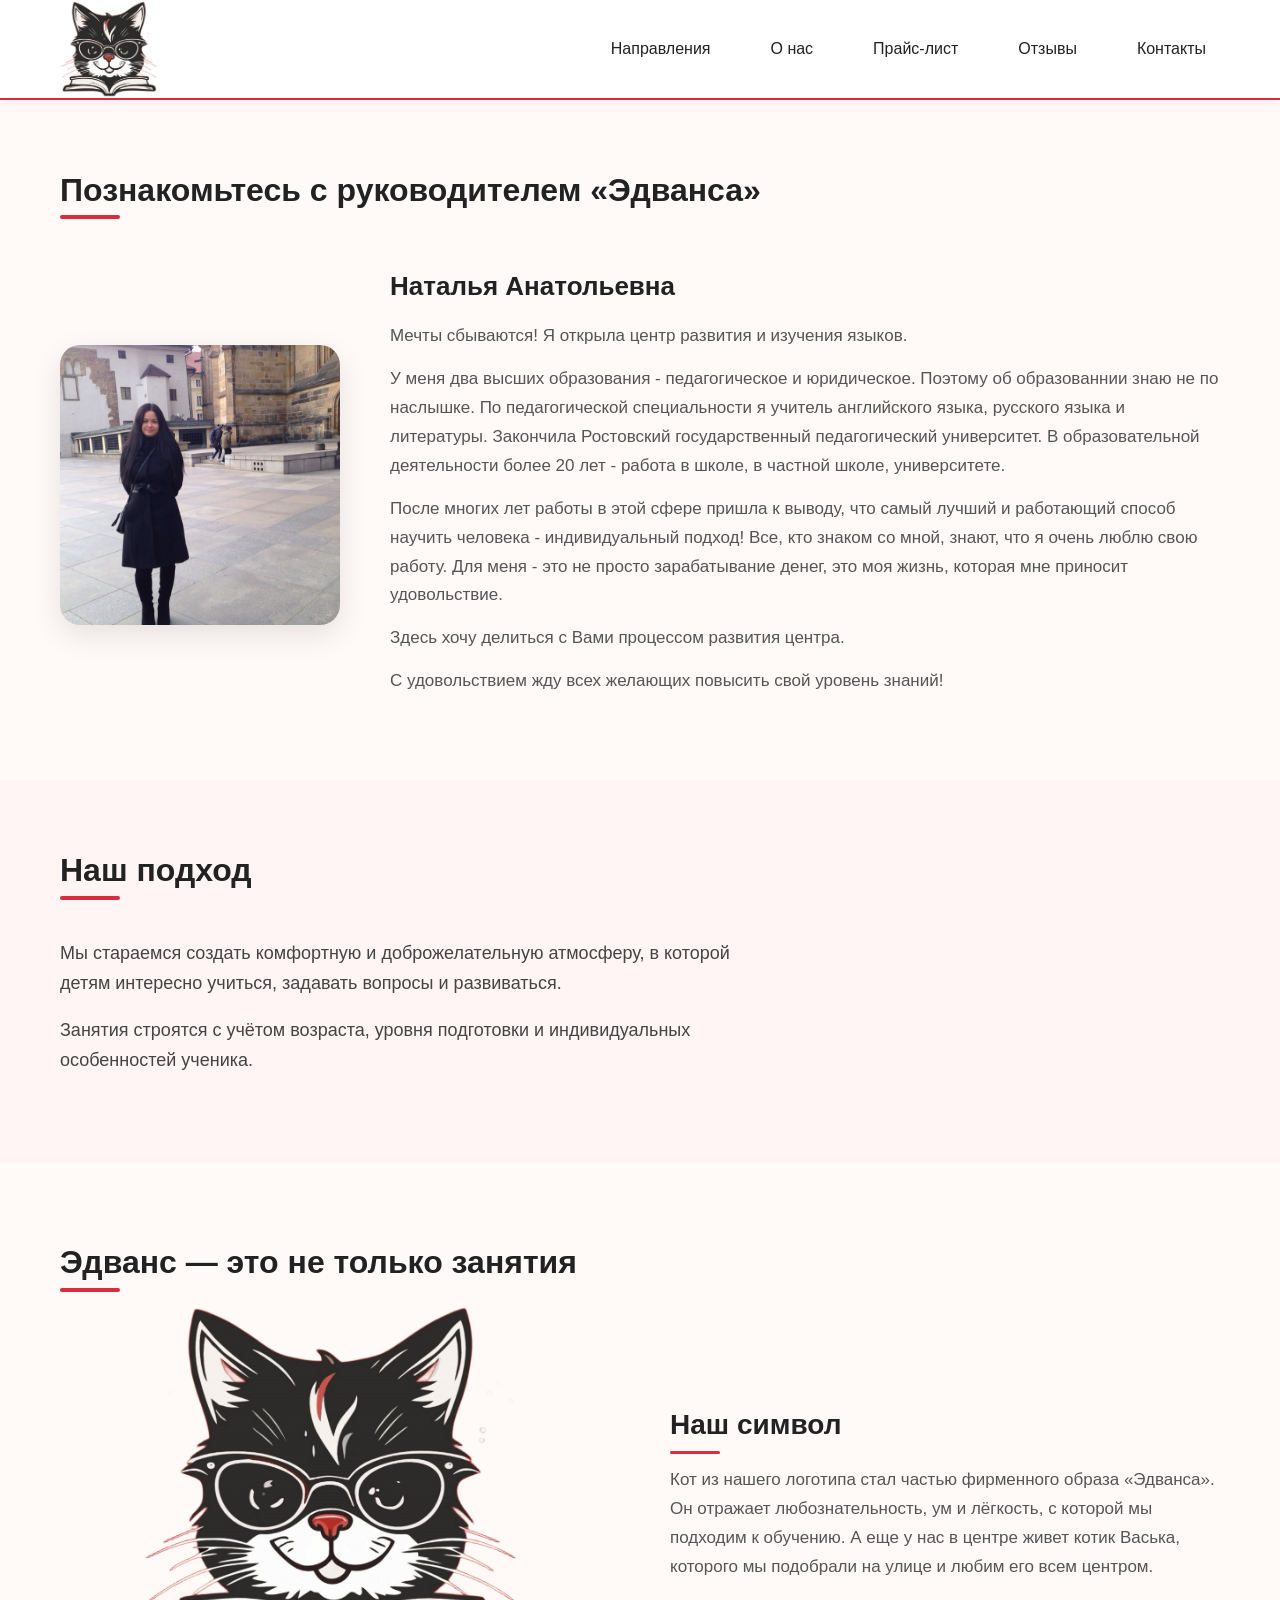
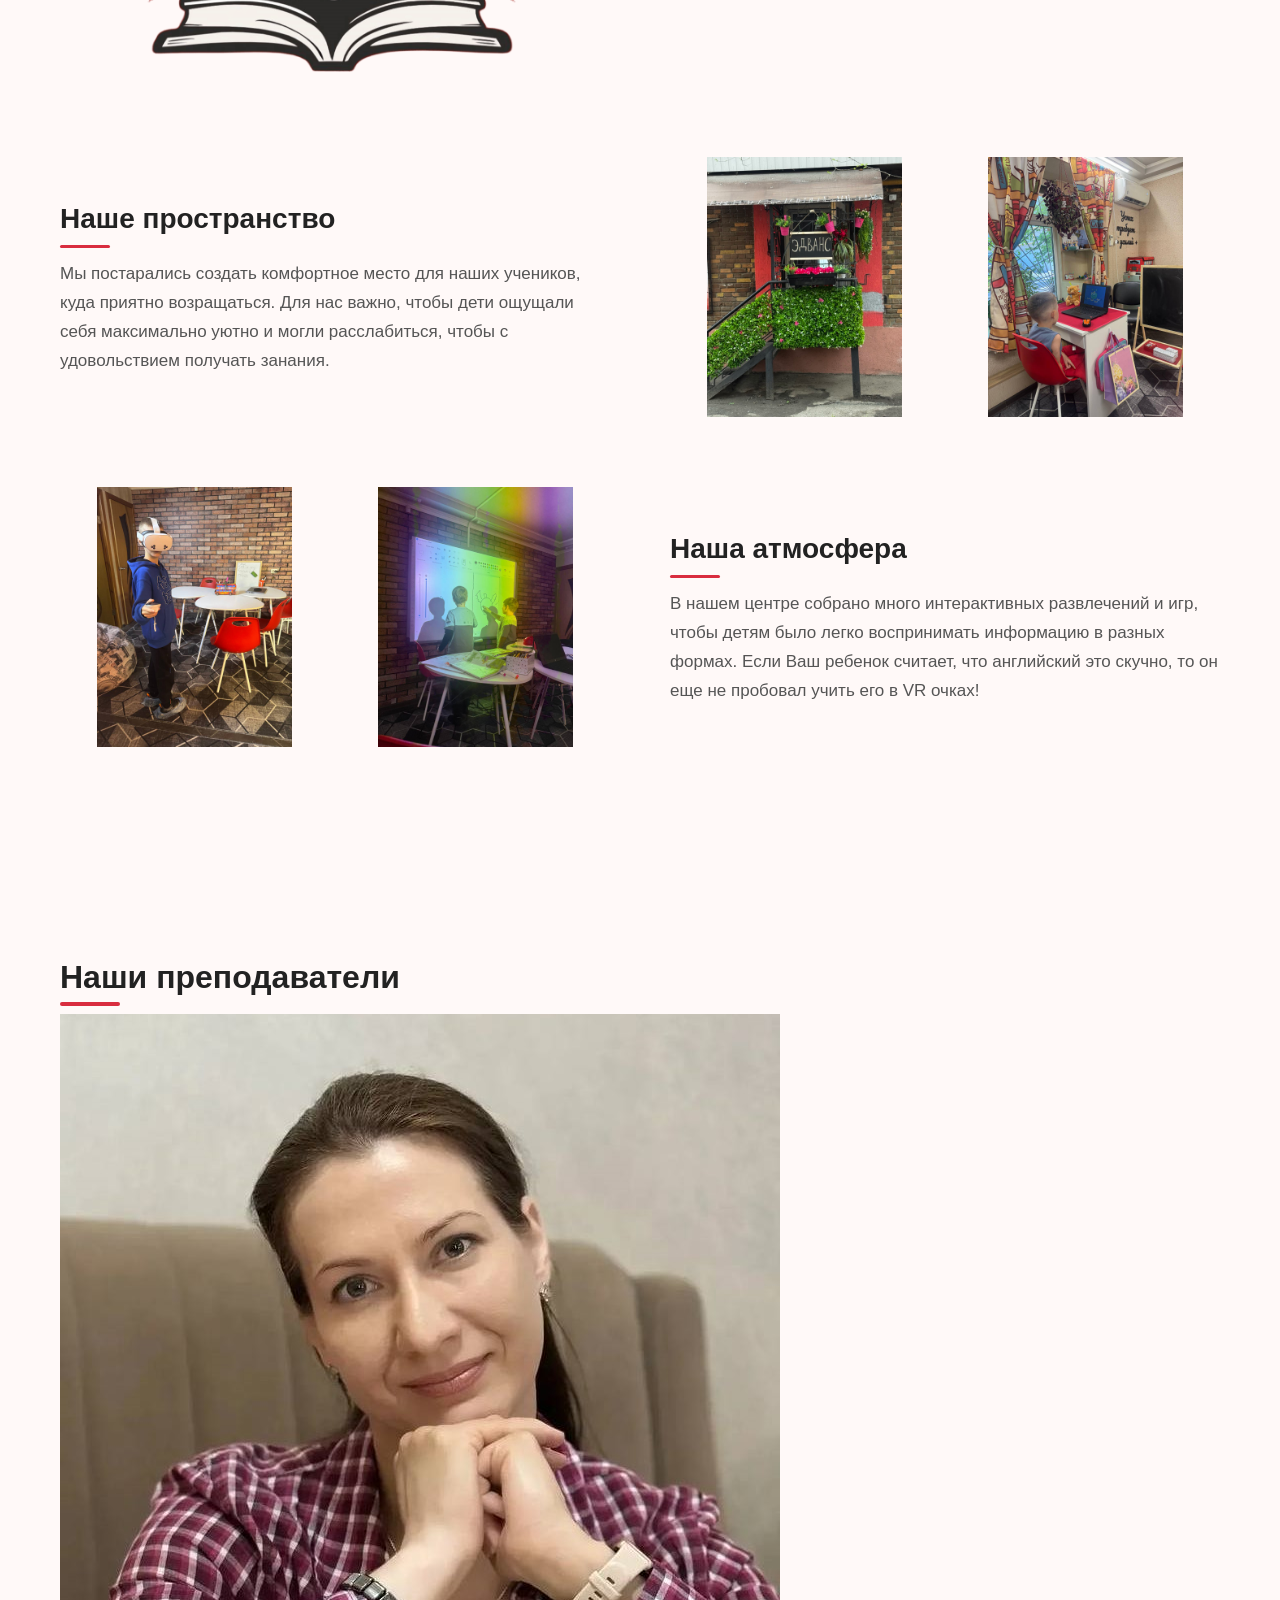
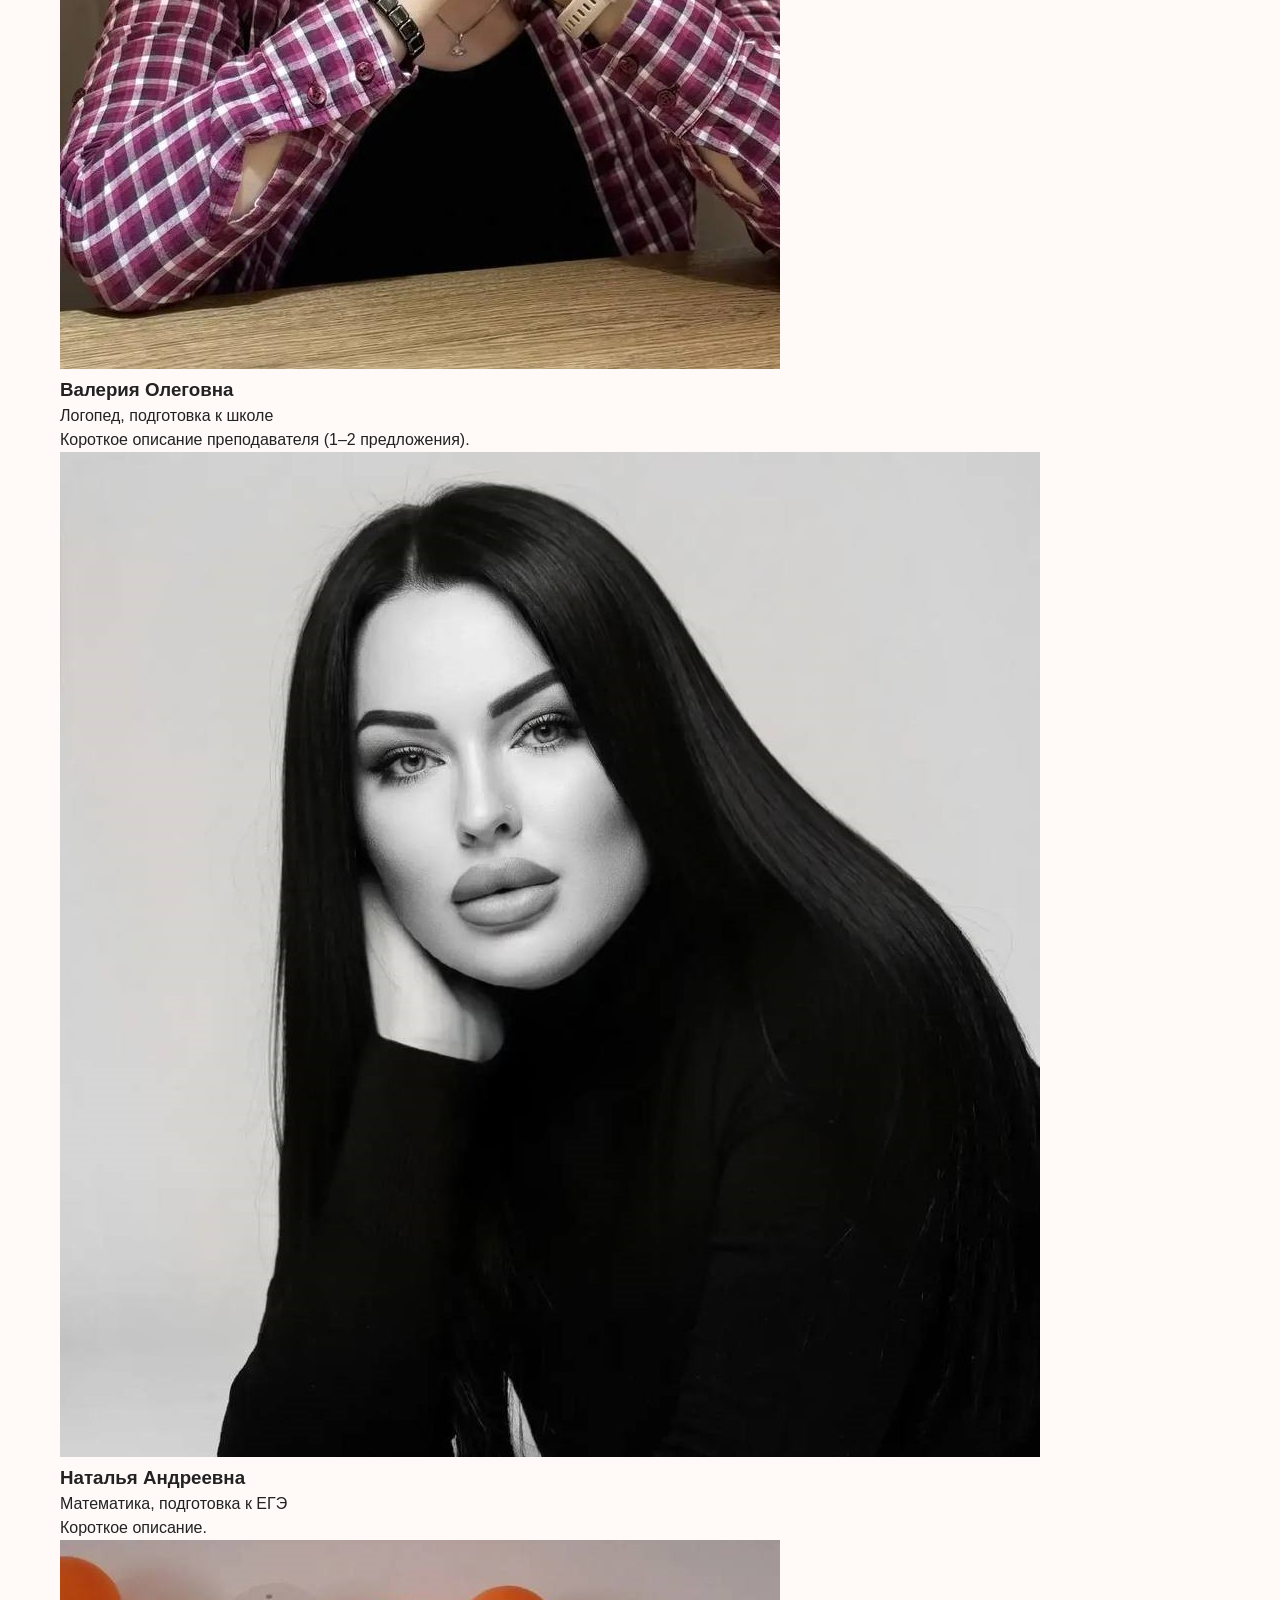
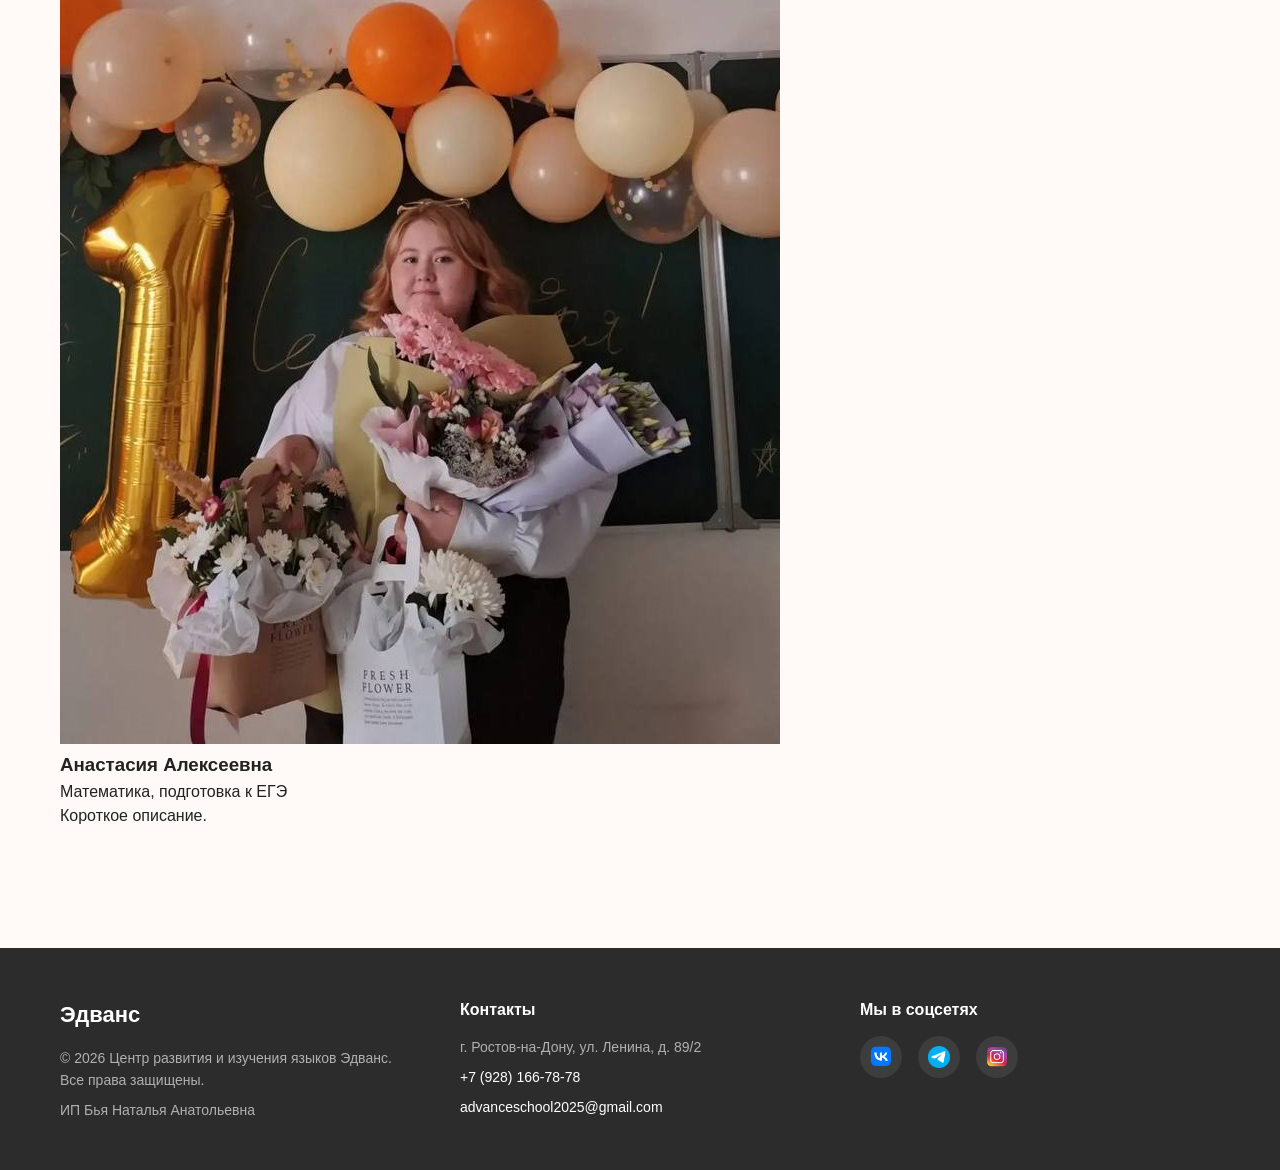
==== commit 3539e1b8: "Add files via upload" ====
--- a/about.html
+++ b/about.html
@@ -39,7 +39,7 @@
                 <nav class="nav">
                     <a class="nav__link" href="directions.html"> Направления </a>
                     <a class="nav__link" href="about.html"> О нас </a>
-                    <a class="nav__link" href="schedule.html"> Расписание </a>
+                    <a class="nav__link" href="price.html"> Прайс-лист </a>
                     <a class="nav__link" href="reviews.html"> Отзывы </a>
                     <a class="nav__link" href="contacts.html"> Контакты </a>
                 </nav>
@@ -129,6 +129,57 @@
 
         </div>
     </section>
+
+<!-- Наши преподаватели -->
+<section class="about-teachers">
+    <div class="container">
+        <h2 class="section-title">Наши преподаватели</h2>
+
+        <div class="teachers-grid">
+
+            <!-- Карточка преподавателя (копируй этот блок для каждого) -->
+            <div class="teacher-card">
+                <div class="teacher-card__photo">
+                    <img src="images/валерия.jpg" alt="Имя преподавателя">
+                </div>
+                <div class="teacher-card__content">
+                    <h3>Валерия Олеговна</h3>
+                    <p class="teacher-card__subjects">Логопед, подготовка к школе</p>
+                    <p>Короткое описание преподавателя (1–2 предложения).</p>
+                </div>
+            </div>
+
+            <!-- Ещё одна карточка -->
+            <div class="teacher-card">
+                <div class="teacher-card__photo">
+                    <img src="images/наталья.jpg" alt="Имя преподавателя">
+                </div>
+                <div class="teacher-card__content">
+                    <h3>Наталья Андреевна</h3>
+                    <p class="teacher-card__subjects">Математика, подготовка к ЕГЭ</p>
+                    <p>Короткое описание.</p>
+                </div>
+            </div>
+
+
+                        <!-- Ещё одна карточка -->
+            <div class="teacher-card">
+                <div class="teacher-card__photo">
+                    <img src="images/анастасия.jpg" alt="Имя преподавателя">
+                </div>
+                <div class="teacher-card__content">
+                    <h3>Анастасия Алексеевна</h3>
+                    <p class="teacher-card__subjects">Математика, подготовка к ЕГЭ</p>
+                    <p>Короткое описание.</p>
+                </div>
+            </div>
+
+
+        </div>
+    </div>
+</section>
+
+
 
 </main>
 
@@ -187,7 +238,7 @@
     </div>
 </footer>
 
-    <script src="script.js"></script>
+<script src="script.js"></script>
 </body>
 
-</html>
+</html>
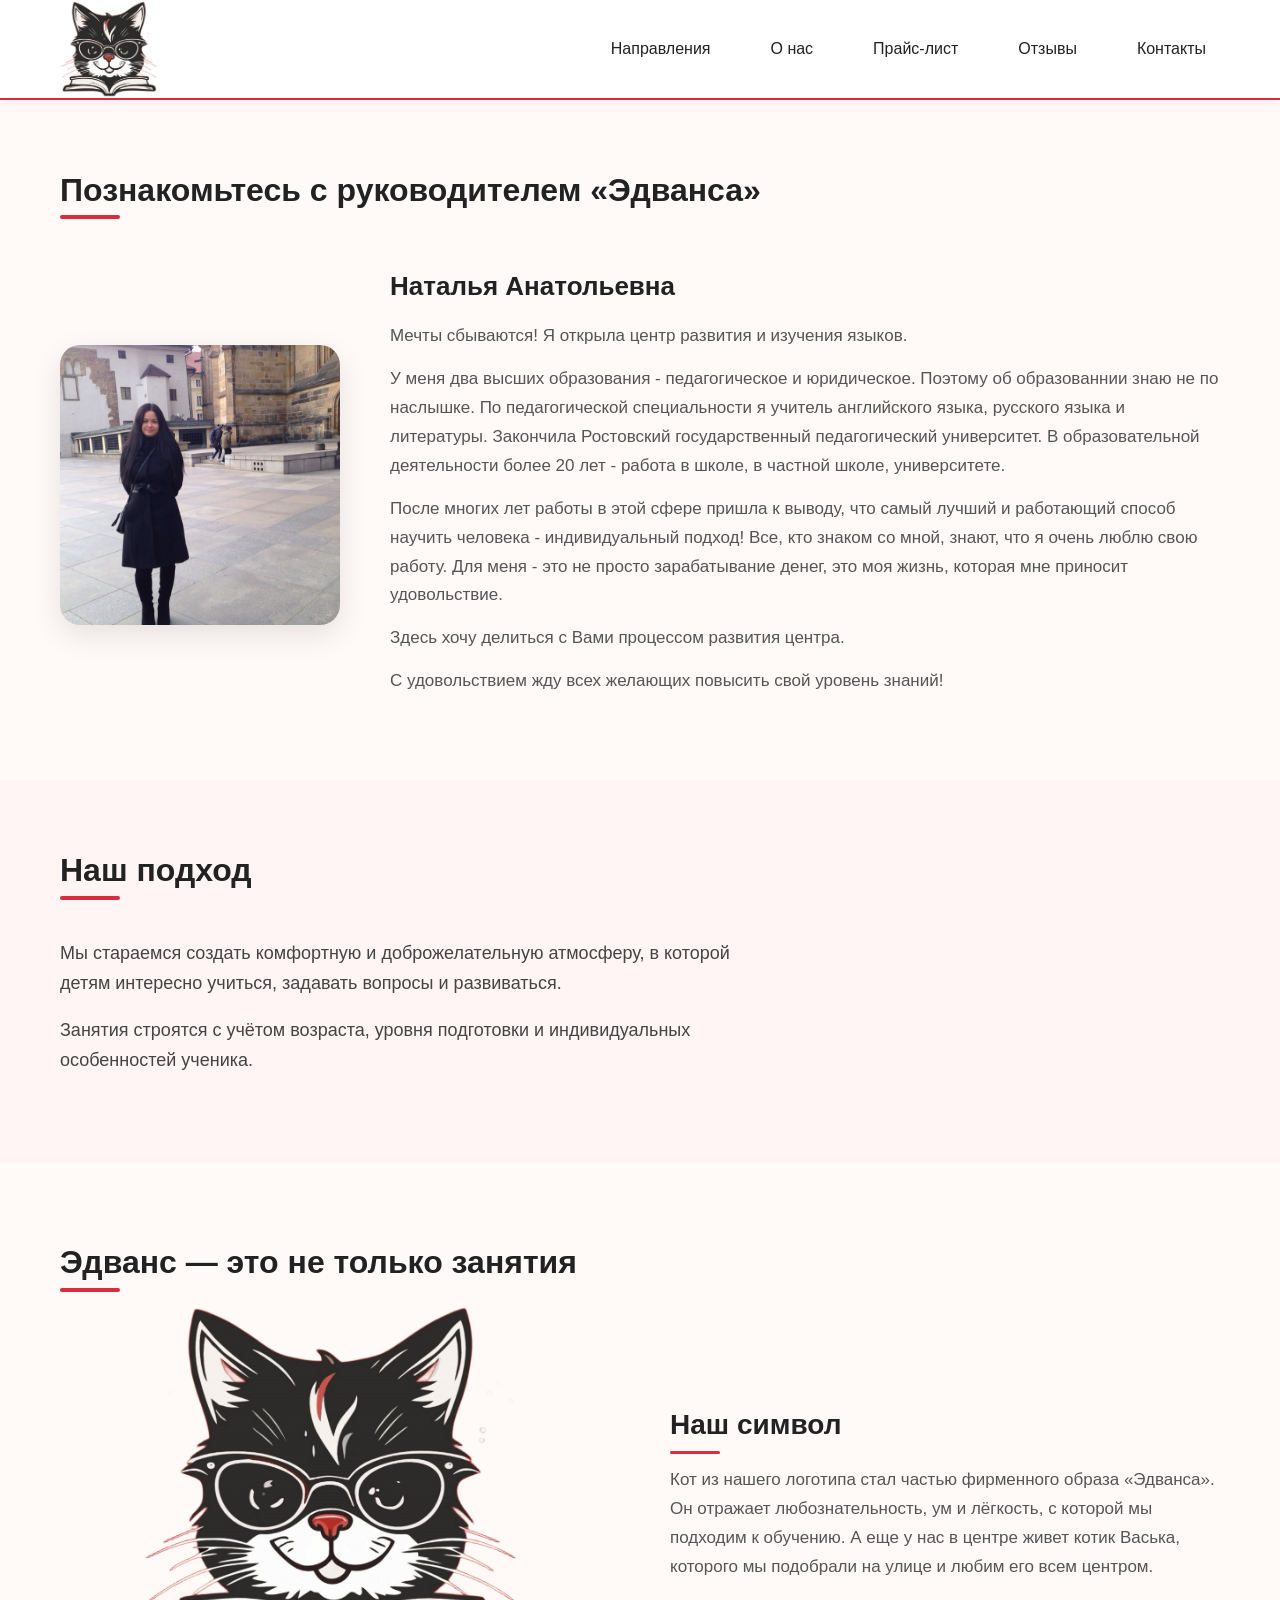
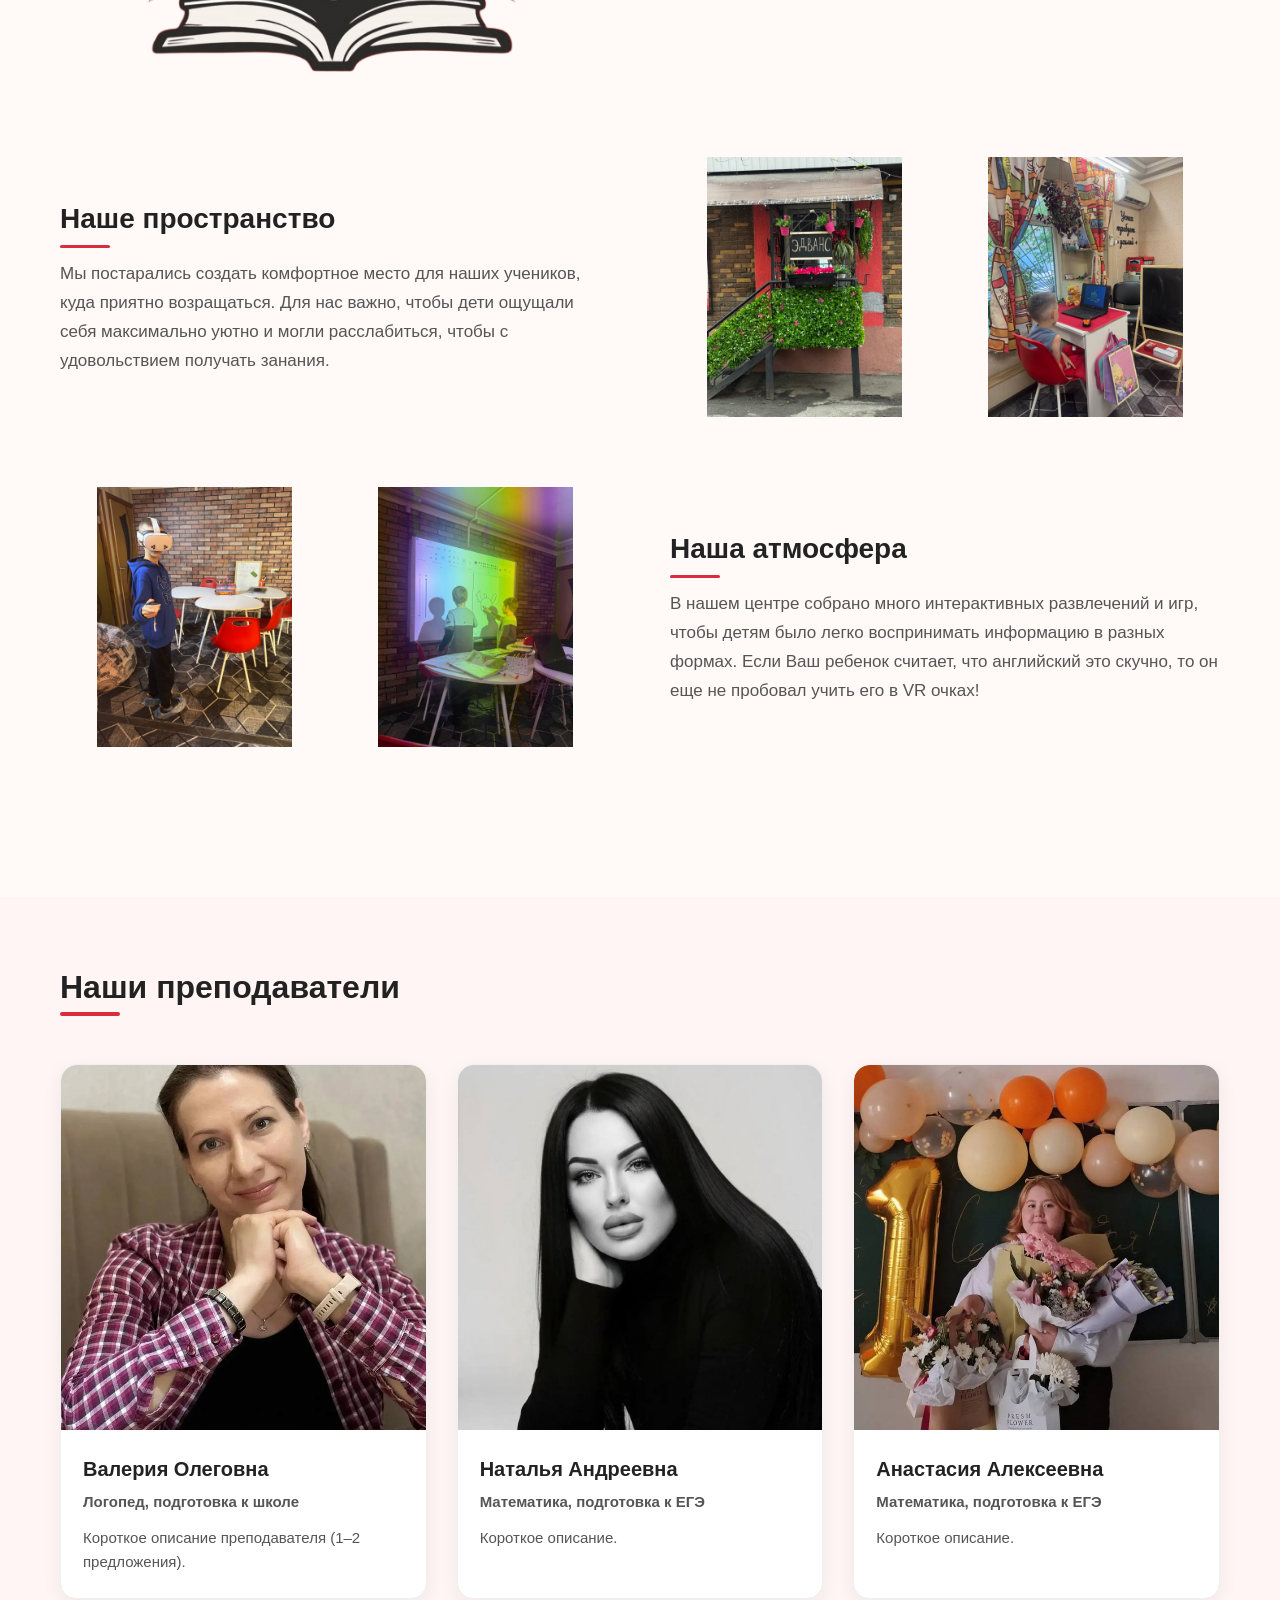
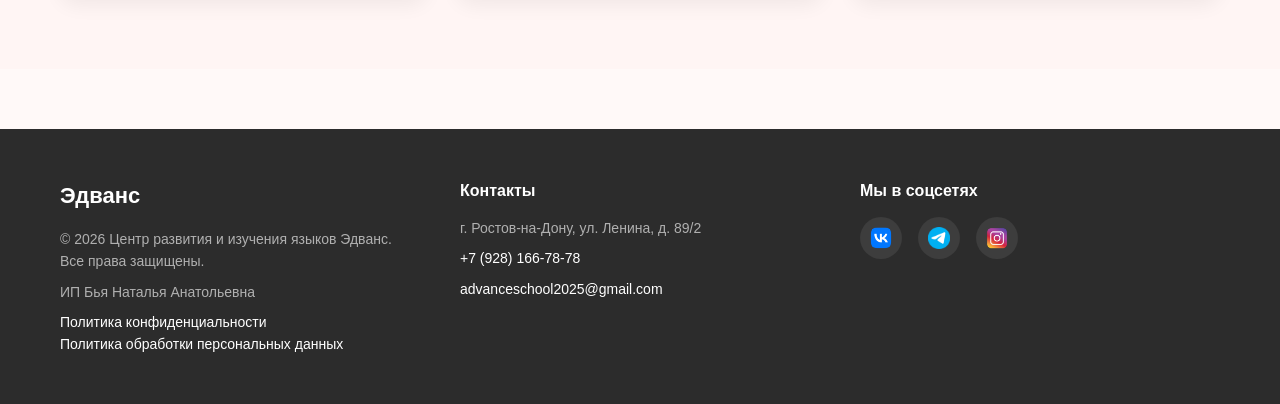
==== commit 934572e0: "aДобавлены политики конфиденциальности и обработки ПДн" ====
--- a/about.html
+++ b/about.html
@@ -1,244 +1,248 @@
-<!DOCTYPE html>
-<html lang="ru">
-
-<head>
-
-    <!-- 1. Кодировка и адаптивность (база) -->
-    <meta charset="UTF-8">
-    <meta name="viewport" content="width=device-width, initial-scale=1.0">
-
-    <title> О нас </title> 
-
-    <!-- Вот эта строка добавляет иконку -->
-    <link rel="icon" href="favicon.ico" type="image/png">
-
-    <link rel="stylesheet" href="css/style.css">
-
-</head>
-
-<body>
-    
-    <!-- здесь шапка -->
-    <header class="header">
-        <div class="container">
-            <div class="header__inner">
-                    
-                <div class="header__logo"> 
-                    <a href="index.html"> 
-                        <img src="images/logo.png" alt="Логотип образовательного центра Эдванс" width="100" height="100"> 
-                    </a> 
-                </div>
-                    
-                <!-- Кнопка бургера -->
-                <button class="burger" aria-label="Открыть меню">
-                    <span></span>
-                    <span></span>
-                    <span></span>
-                </button>             
-
-                <nav class="nav">
-                    <a class="nav__link" href="directions.html"> Направления </a>
-                    <a class="nav__link" href="about.html"> О нас </a>
-                    <a class="nav__link" href="price.html"> Прайс-лист </a>
-                    <a class="nav__link" href="reviews.html"> Отзывы </a>
-                    <a class="nav__link" href="contacts.html"> Контакты </a>
-                </nav>
-                
-            </div>
-        </div>
-    </header>          
-
-<main>
-
-    <!-- Руководитель -->
-    <section class="about-director">
-        <div class="container">
-            <h2 class="section-title">Познакомьтесь с руководителем «Эдванса»</h2>
-
-            <div class="director">
-                <div class="director__photo">
-                    <img src="images/мама.jpg" alt="Руководитель образовательного центра Эдванс">
-                </div>
-
-                <div class="director__content">
-                    <h3>Наталья Анатольевна</h3>
-    
-                    <p>Мечты сбываются! Я открыла центр развития и изучения языков. </p>
-                    <p>У меня два высших образования - педагогическое и юридическое. Поэтому об образованнии знаю не по наслышке. По педагогической специальности я учитель английского языка, русского языка и литературы. Закончила Ростовский государственный педагогический университет. В образовательной деятельности более 20 лет - работа в школе, в частной школе, университете. </p>
-                    <p>После многих лет работы в этой сфере пришла к выводу, что самый лучший и работающий способ научить человека - индивидуальный подход! Все, кто знаком со мной, знают, что я очень люблю свою работу. Для меня - это не просто зарабатывание денег, это моя жизнь, которая мне приносит удовольствие.</p>
-                    <p> Здесь хочу делиться с Вами процессом развития центра. </p>
-                    <p> С удовольствием жду всех желающих повысить свой уровень знаний! </p>
-                </div>
-            </div>
-        </div>
-    </section>
-
-    <!-- Наш подход -->
-    <section class="about-approach">
-        <div class="container">
-            <h2 class="section-title">Наш подход</h2>
-
-            <div class="approach-text">
-                <p>Мы стараемся создать комфортную и доброжелательную атмосферу, в которой детям интересно учиться, задавать вопросы и развиваться.</p>
-                <p>Занятия строятся с учётом возраста, уровня подготовки и индивидуальных особенностей ученика.</p>
-            </div>
-        </div>
-    </section>
-
-   <!-- Эдванс — это не только занятия -->
-    <section class="about-more">
-        <div class="container">
-            <h2 class="section-title">Эдванс — это не только занятия</h2>
-
-        <!-- 1. Наш символ (1 фото) -->
-        <div class="story-block">
-            <div class="story-block__image">
-                <img src="images/logo.png" alt="Фирменный символ Эдванса">
-            </div>
-            <div class="story-block__text">
-                <h3>Наш символ</h3>
-                <p>Кот из нашего логотипа стал частью фирменного образа «Эдванса». Он отражает любознательность, ум и лёгкость, с которой мы подходим к обучению. А еще у нас в центре живет котик Васька, которого мы подобрали на улице и любим его всем центром. </p>
-            </div>
-        </div>
-
-        <!-- 2. Наша атмосфера -->
-        <div class="story-block story-block--reverse">
-            <div class="story-block__image story-block__image--double">
-                <img src="images/атм1.jpg" alt="Пространство центра Эдванс">
-                <img src="images/атм2.jpg" alt="Пространство центра Эдванс">
-            </div>
-            <div class="story-block__text">
-                <h3>Наше пространство</h3>
-                <p>Мы постарались создать комфортное место для наших учеников, куда приятно возращаться. Для нас важно, чтобы дети ощущали себя максимально уютно и могли расслабиться, чтобы с удовольствием получать занания. </p>
-            </div>
-        </div>
-
-        <!-- 3. Наше пространство -->
-        <div class="story-block">
-            <div class="story-block__image story-block__image--double">
-                <img src="images/крт1.jpg" alt="Атмосфера центра Эдванс">
-                <img src="images/крт2.jpg" alt="Атмосфера центра Эдванс">
-            </div>
-            <div class="story-block__text">
-                <h3>Наша атмосфера</h3>
-                <p>В нашем центре собрано много интерактивных развлечений и игр, чтобы детям было легко воспринимать информацию в разных формах. Если Ваш ребенок считает, что английский это скучно, то он еще не пробовал учить его в VR очках! 
-
-                </p>
-            </div>
-        </div>
-
-        </div>
-    </section>
-
-<!-- Наши преподаватели -->
-<section class="about-teachers">
-    <div class="container">
-        <h2 class="section-title">Наши преподаватели</h2>
-
-        <div class="teachers-grid">
-
-            <!-- Карточка преподавателя (копируй этот блок для каждого) -->
-            <div class="teacher-card">
-                <div class="teacher-card__photo">
-                    <img src="images/валерия.jpg" alt="Имя преподавателя">
-                </div>
-                <div class="teacher-card__content">
-                    <h3>Валерия Олеговна</h3>
-                    <p class="teacher-card__subjects">Логопед, подготовка к школе</p>
-                    <p>Короткое описание преподавателя (1–2 предложения).</p>
-                </div>
-            </div>
-
-            <!-- Ещё одна карточка -->
-            <div class="teacher-card">
-                <div class="teacher-card__photo">
-                    <img src="images/наталья.jpg" alt="Имя преподавателя">
-                </div>
-                <div class="teacher-card__content">
-                    <h3>Наталья Андреевна</h3>
-                    <p class="teacher-card__subjects">Математика, подготовка к ЕГЭ</p>
-                    <p>Короткое описание.</p>
-                </div>
-            </div>
-
-
-                        <!-- Ещё одна карточка -->
-            <div class="teacher-card">
-                <div class="teacher-card__photo">
-                    <img src="images/анастасия.jpg" alt="Имя преподавателя">
-                </div>
-                <div class="teacher-card__content">
-                    <h3>Анастасия Алексеевна</h3>
-                    <p class="teacher-card__subjects">Математика, подготовка к ЕГЭ</p>
-                    <p>Короткое описание.</p>
-                </div>
-            </div>
-
-
-        </div>
-    </div>
-</section>
-
-
-
-</main>
-
-
-
-
-<footer class="footer">
-    <div class="container">
-        <div class="footer__inner">
-
-            <!-- Левая часть — название и копирайт -->
-            <div class="footer__col">
-                <p class="footer__brand">Эдванс</p>
-                <p class="footer__text">
-                    © 2026 Центр развития и изучения языков Эдванс.<br>
-                    Все права защищены.
-                </p>
-                <p class="footer__text">ИП Бья Наталья Анатольевна</p>
-            </div>
-
-            <!-- Средняя часть — контакты -->
-            <div class="footer__col">
-                <p class="footer__title">Контакты</p>
-                <p class="footer__text">
-                    г. Ростов-на-Дону, ул. Ленина, д. 89/2
-                </p>
-                <p class="footer__text">
-                    <a href="tel:+79281667878">+7 (928) 166-78-78</a>
-                </p>
-                <p class="footer__text">
-                    <a href="mailto:advanceschool2025@gmail.com">advanceschool2025@gmail.com</a>
-                </p>
-            </div>
-
-            <!-- 3. Правая колонка — соцсети (вот сюда) -->
-            <div class="footer__col">
-                <p class="footer__title">Мы в соцсетях</p>
-                <div class="footer__social">
-                    <!-- сюда вставляй иконки -->
-                     <a href="https://vk.ru/advancee2025" target="_blank" aria-label="ВКонтакте">
-                        <img src="images/vk-logo.png" alt="ВКонтакте" width="28" height="28">
-                    </a>
-                    <a href="https://t.me/adnance777" target="_blank" aria-label="Telegram">
-                        <img src="images/tg-logo.png" alt="Telegram" width="28" height="28">
-                    </a>
-
-                    <!-- Instagram -->
-                    <a href="https://www.instagram.com/advanceschool2025?stkn=MWlmZ3lja2treHBrNw%3D%3D&utm_source=qr" target="_blank" aria-label="Instagram">
-                        <img src="images/inst-logo.png" alt="Instagram" width="28" height="28">
-                    </a>
-
-                </div>
-            </div>
-
-        </div>
-    </div>
-</footer>
-
-<script src="script.js"></script>
-</body>
-
+<!DOCTYPE html>
+<html lang="ru">
+
+<head>
+
+    <!-- 1. Кодировка и адаптивность (база) -->
+    <meta charset="UTF-8">
+    <meta name="viewport" content="width=device-width, initial-scale=1.0">
+
+    <title> О нас </title> 
+
+    <!-- Вот эта строка добавляет иконку -->
+    <link rel="icon" href="favicon.ico" type="image/png">
+
+    <link rel="stylesheet" href="css/style.css">
+
+</head>
+
+<body>
+    
+    <!-- здесь шапка -->
+    <header class="header">
+        <div class="container">
+            <div class="header__inner">
+                    
+                <div class="header__logo"> 
+                    <a href="index.html"> 
+                        <img src="images/logo.png" alt="Логотип образовательного центра Эдванс" width="100" height="100"> 
+                    </a> 
+                </div>
+                    
+                <!-- Кнопка бургера -->
+                <button class="burger" aria-label="Открыть меню">
+                    <span></span>
+                    <span></span>
+                    <span></span>
+                </button>             
+
+                <nav class="nav">
+                    <a class="nav__link" href="directions.html"> Направления </a>
+                    <a class="nav__link" href="about.html"> О нас </a>
+                    <a class="nav__link" href="price.html"> Прайс-лист </a>
+                    <a class="nav__link" href="reviews.html"> Отзывы </a>
+                    <a class="nav__link" href="contacts.html"> Контакты </a>
+                </nav>
+                
+            </div>
+        </div>
+    </header>          
+
+<main>
+
+    <!-- Руководитель -->
+    <section class="about-director">
+        <div class="container">
+            <h2 class="section-title">Познакомьтесь с руководителем «Эдванса»</h2>
+
+            <div class="director">
+                <div class="director__photo">
+                    <img src="images/мама.jpg" alt="Руководитель образовательного центра Эдванс">
+                </div>
+
+                <div class="director__content">
+                    <h3>Наталья Анатольевна</h3>
+    
+                    <p>Мечты сбываются! Я открыла центр развития и изучения языков. </p>
+                    <p>У меня два высших образования - педагогическое и юридическое. Поэтому об образованнии знаю не по наслышке. По педагогической специальности я учитель английского языка, русского языка и литературы. Закончила Ростовский государственный педагогический университет. В образовательной деятельности более 20 лет - работа в школе, в частной школе, университете. </p>
+                    <p>После многих лет работы в этой сфере пришла к выводу, что самый лучший и работающий способ научить человека - индивидуальный подход! Все, кто знаком со мной, знают, что я очень люблю свою работу. Для меня - это не просто зарабатывание денег, это моя жизнь, которая мне приносит удовольствие.</p>
+                    <p> Здесь хочу делиться с Вами процессом развития центра. </p>
+                    <p> С удовольствием жду всех желающих повысить свой уровень знаний! </p>
+                </div>
+            </div>
+        </div>
+    </section>
+
+    <!-- Наш подход -->
+    <section class="about-approach">
+        <div class="container">
+            <h2 class="section-title">Наш подход</h2>
+
+            <div class="approach-text">
+                <p>Мы стараемся создать комфортную и доброжелательную атмосферу, в которой детям интересно учиться, задавать вопросы и развиваться.</p>
+                <p>Занятия строятся с учётом возраста, уровня подготовки и индивидуальных особенностей ученика.</p>
+            </div>
+        </div>
+    </section>
+
+   <!-- Эдванс — это не только занятия -->
+    <section class="about-more">
+        <div class="container">
+            <h2 class="section-title">Эдванс — это не только занятия</h2>
+
+        <!-- 1. Наш символ (1 фото) -->
+        <div class="story-block">
+            <div class="story-block__image">
+                <img src="images/logo.png" alt="Фирменный символ Эдванса">
+            </div>
+            <div class="story-block__text">
+                <h3>Наш символ</h3>
+                <p>Кот из нашего логотипа стал частью фирменного образа «Эдванса». Он отражает любознательность, ум и лёгкость, с которой мы подходим к обучению. А еще у нас в центре живет котик Васька, которого мы подобрали на улице и любим его всем центром. </p>
+            </div>
+        </div>
+
+        <!-- 2. Наша атмосфера -->
+        <div class="story-block story-block--reverse">
+            <div class="story-block__image story-block__image--double">
+                <img src="images/атм1.jpg" alt="Пространство центра Эдванс">
+                <img src="images/атм2.jpg" alt="Пространство центра Эдванс">
+            </div>
+            <div class="story-block__text">
+                <h3>Наше пространство</h3>
+                <p>Мы постарались создать комфортное место для наших учеников, куда приятно возращаться. Для нас важно, чтобы дети ощущали себя максимально уютно и могли расслабиться, чтобы с удовольствием получать занания. </p>
+            </div>
+        </div>
+
+        <!-- 3. Наше пространство -->
+        <div class="story-block">
+            <div class="story-block__image story-block__image--double">
+                <img src="images/крт1.jpg" alt="Атмосфера центра Эдванс">
+                <img src="images/крт2.jpg" alt="Атмосфера центра Эдванс">
+            </div>
+            <div class="story-block__text">
+                <h3>Наша атмосфера</h3>
+                <p>В нашем центре собрано много интерактивных развлечений и игр, чтобы детям было легко воспринимать информацию в разных формах. Если Ваш ребенок считает, что английский это скучно, то он еще не пробовал учить его в VR очках! 
+
+                </p>
+            </div>
+        </div>
+
+        </div>
+    </section>
+
+<!-- Наши преподаватели -->
+<section class="about-teachers">
+    <div class="container">
+        <h2 class="section-title">Наши преподаватели</h2>
+
+        <div class="teachers-grid">
+
+            <!-- Карточка преподавателя (копируй этот блок для каждого) -->
+            <div class="teacher-card">
+                <div class="teacher-card__photo">
+                    <img src="images/валерия.jpg" alt="Имя преподавателя">
+                </div>
+                <div class="teacher-card__content">
+                    <h3>Валерия Олеговна</h3>
+                    <p class="teacher-card__subjects">Логопед, подготовка к школе</p>
+                    <p>Короткое описание преподавателя (1–2 предложения).</p>
+                </div>
+            </div>
+
+            <!-- Ещё одна карточка -->
+            <div class="teacher-card">
+                <div class="teacher-card__photo">
+                    <img src="images/наталья.jpg" alt="Имя преподавателя">
+                </div>
+                <div class="teacher-card__content">
+                    <h3>Наталья Андреевна</h3>
+                    <p class="teacher-card__subjects">Математика, подготовка к ЕГЭ</p>
+                    <p>Короткое описание.</p>
+                </div>
+            </div>
+
+
+                        <!-- Ещё одна карточка -->
+            <div class="teacher-card">
+                <div class="teacher-card__photo">
+                    <img src="images/анастасия.jpg" alt="Имя преподавателя">
+                </div>
+                <div class="teacher-card__content">
+                    <h3>Анастасия Алексеевна</h3>
+                    <p class="teacher-card__subjects">Математика, подготовка к ЕГЭ</p>
+                    <p>Короткое описание.</p>
+                </div>
+            </div>
+
+
+        </div>
+    </div>
+</section>
+
+
+
+</main>
+
+
+
+
+<footer class="footer">
+    <div class="container">
+        <div class="footer__inner">
+
+            <!-- Левая часть — название и копирайт -->
+            <div class="footer__col">
+                <p class="footer__brand">Эдванс</p>
+                <p class="footer__text">
+                    © 2026 Центр развития и изучения языков Эдванс.<br>
+                    Все права защищены.
+                </p>
+                <p class="footer__text">ИП Бья Наталья Анатольевна</p>
+                <p class="footer__text footer__legal">
+                    <a href="privacy-policy.html">Политика конфиденциальности</a><br>
+                    <a href="personal-data-policy.html">Политика обработки персональных данных</a>
+                </p>
+            </div>
+
+            <!-- Средняя часть — контакты -->
+            <div class="footer__col">
+                <p class="footer__title">Контакты</p>
+                <p class="footer__text">
+                    г. Ростов-на-Дону, ул. Ленина, д. 89/2
+                </p>
+                <p class="footer__text">
+                    <a href="tel:+79281667878">+7 (928) 166-78-78</a>
+                </p>
+                <p class="footer__text">
+                    <a href="mailto:advanceschool2025@gmail.com">advanceschool2025@gmail.com</a>
+                </p>
+            </div>
+
+            <!-- 3. Правая колонка — соцсети (вот сюда) -->
+            <div class="footer__col">
+                <p class="footer__title">Мы в соцсетях</p>
+                <div class="footer__social">
+                    <!-- сюда вставляй иконки -->
+                     <a href="https://vk.ru/advancee2025" target="_blank" aria-label="ВКонтакте">
+                        <img src="images/vk-logo.png" alt="ВКонтакте" width="28" height="28">
+                    </a>
+                    <a href="https://t.me/adnance777" target="_blank" aria-label="Telegram">
+                        <img src="images/tg-logo.png" alt="Telegram" width="28" height="28">
+                    </a>
+
+                    <!-- Instagram -->
+                    <a href="https://www.instagram.com/advanceschool2025?stkn=MWlmZ3lja2treHBrNw%3D%3D&utm_source=qr" target="_blank" aria-label="Instagram">
+                        <img src="images/inst-logo.png" alt="Instagram" width="28" height="28">
+                    </a>
+
+                </div>
+            </div>
+
+        </div>
+    </div>
+</footer>
+
+<script src="script.js"></script>
+</body>
+
 </html>
--- a/css/style.css
+++ b/css/style.css
@@ -890,6 +890,205 @@
 }
 
 
+/* ========== ПРЕПОДАВАТЕЛИ ========== */
+
+.about-teachers {
+    padding: 70px 0;
+    background-color: #fff5f4;
+}
+
+.teachers-grid {
+    display: grid;
+    grid-template-columns: repeat(auto-fit, minmax(280px, 1fr));
+    gap: 30px;
+    margin-top: 40px;
+}
+
+.teacher-card {
+    background-color: #ffffff;
+    border-radius: 16px;
+    overflow: hidden;
+    box-shadow: 0 6px 20px rgba(0, 0, 0, 0.06);
+    border: 1px solid #f0f0f0;
+    transition: transform 0.3s ease, box-shadow 0.3s ease;
+}
+
+.teacher-card:hover {
+    transform: translateY(-6px);
+    box-shadow: 0 12px 30px rgba(0, 0, 0, 0.1);
+}
+
+.teacher-card__photo {
+    aspect-ratio: 1 / 1;          /* квадратный формат */
+    overflow: hidden;
+    border-radius: 16px 16px 0 0; /* скругление только сверху (под карточку) */
+}
+
+.teacher-card__photo img {
+    width: 100%;
+    height: 100%;
+    object-fit: cover;            /* фото заполняет квадрат */
+    display: block;
+}
+
+.teacher-card__content {
+    padding: 24px 22px;
+}
+
+.teacher-card__content h3 {
+    font-size: 20px;
+    font-weight: 700;
+    color: #222222;
+    margin-bottom: 6px;
+}
+
+.teacher-card__subjects {
+    font-size: 14px;
+    color: #D92D3F;
+    font-weight: 600;
+    margin-bottom: 12px;
+}
+
+.teacher-card__content p {
+    font-size: 15px;
+    color: #555555;
+    line-height: 1.6;
+}
+
+
+
+
+
+
+
+
+
+
+
+
+
+
+
+/* ========== ПРАЙС-ЛИСТ ========== */
+
+.price-intro {
+    padding: 60px 0 10px;
+}
+
+.price {
+    padding-top: 10px;             /* небольшой отступ сверху */
+    padding-bottom: 80px;
+}
+
+/* Заголовок категории */
+.price-category {
+    margin-bottom: 50px;
+}
+
+.price-category:first-child {
+    margin-top: 0;                 /* убираем лишний отступ у первой категории */
+}
+
+.price-category__title {
+    font-size: 26px;
+    font-weight: 700;
+    color: #222222;
+    margin-bottom: 28px;
+    position: relative;
+    display: inline-block;
+}
+
+.price-category__title::after {
+    content: '';
+    position: absolute;
+    left: 0;
+    bottom: -8px;
+    width: 60px;
+    height: 4px;
+    background-color: #D92D3F;
+    border-radius: 2px;
+}
+
+/* Сетка карточек */
+.price-grid {
+    display: grid;
+    grid-template-columns: repeat(auto-fit, minmax(280px, 1fr));
+    gap: 24px;
+}
+
+/* Карточка услуги */
+.price-card {
+    background-color: #ffffff;
+    border: 1px solid #f0f0f0;
+    border-radius: 16px;
+    padding: 28px 24px;
+    box-shadow: 0 4px 16px rgba(0, 0, 0, 0.04);
+    transition: transform 0.25s ease, box-shadow 0.25s ease;
+}
+
+.price-card:hover {
+    transform: translateY(-4px);
+    box-shadow: 0 10px 28px rgba(0, 0, 0, 0.08);
+}
+
+.price-card h3 {
+    font-size: 18px;
+    font-weight: 700;
+    color: #222222;
+    margin-bottom: 18px;
+    line-height: 1.3;
+}
+
+.price-card ul {
+    list-style: none;
+    padding: 0;
+    margin: 0;
+}
+
+.price-card li {
+    display: flex;
+    flex-wrap: wrap;
+    align-items: baseline;
+    gap: 6px 10px;
+    margin-bottom: 12px;
+    font-size: 15px;
+    color: #444444;
+}
+
+.price-card li:last-child {
+    margin-bottom: 0;
+}
+
+.price-card li span {
+    flex: 1;
+    min-width: 140px;
+}
+
+.price-card li strong {
+    color: #D92D3F;
+    font-size: 17px;
+    font-weight: 700;
+}
+
+.price-card li small {
+    color: #888888;
+    font-size: 13px;
+}
+
+/* Адаптив */
+@media (max-width: 600px) {
+    .price-category__title {
+        font-size: 22px;
+    }
+
+    .price-card {
+        padding: 22px 18px;
+    }
+}
+
+
+
+
 
 
 /* ========== ПОДВАЛ ========== */
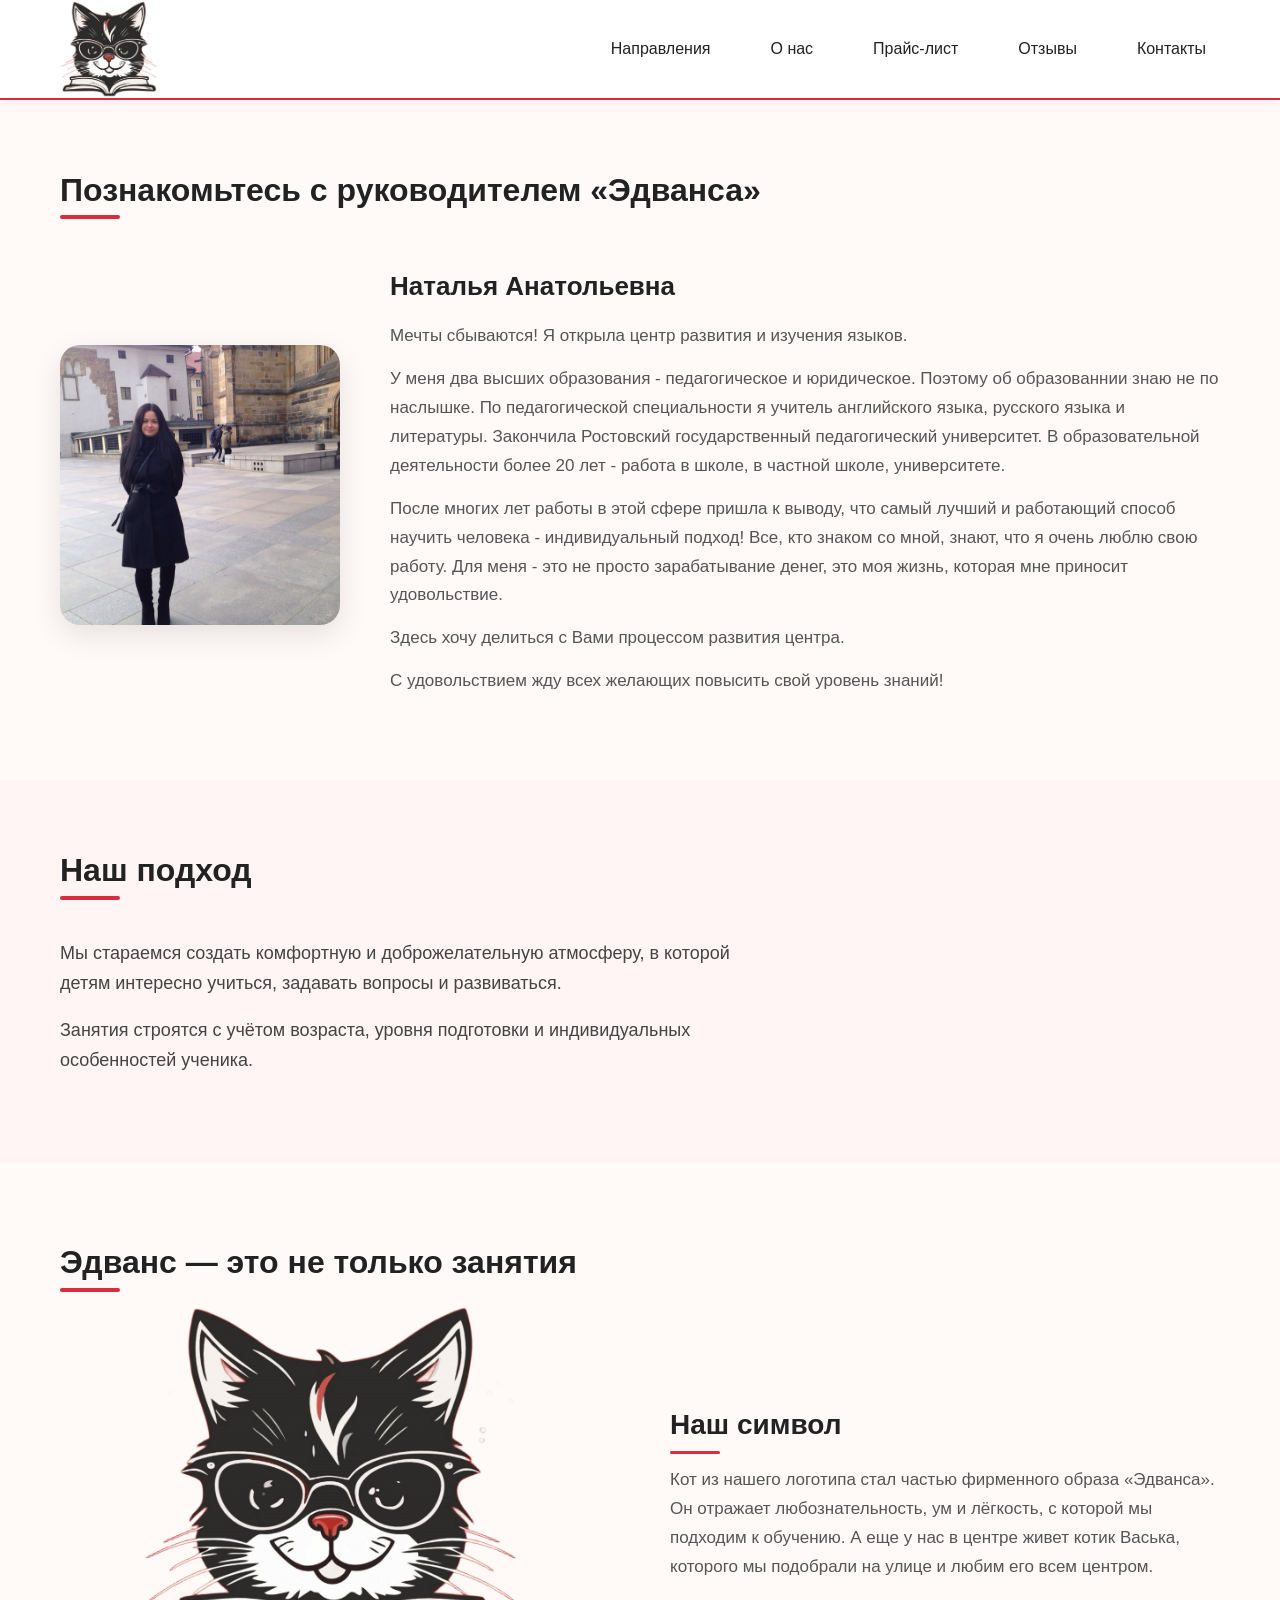
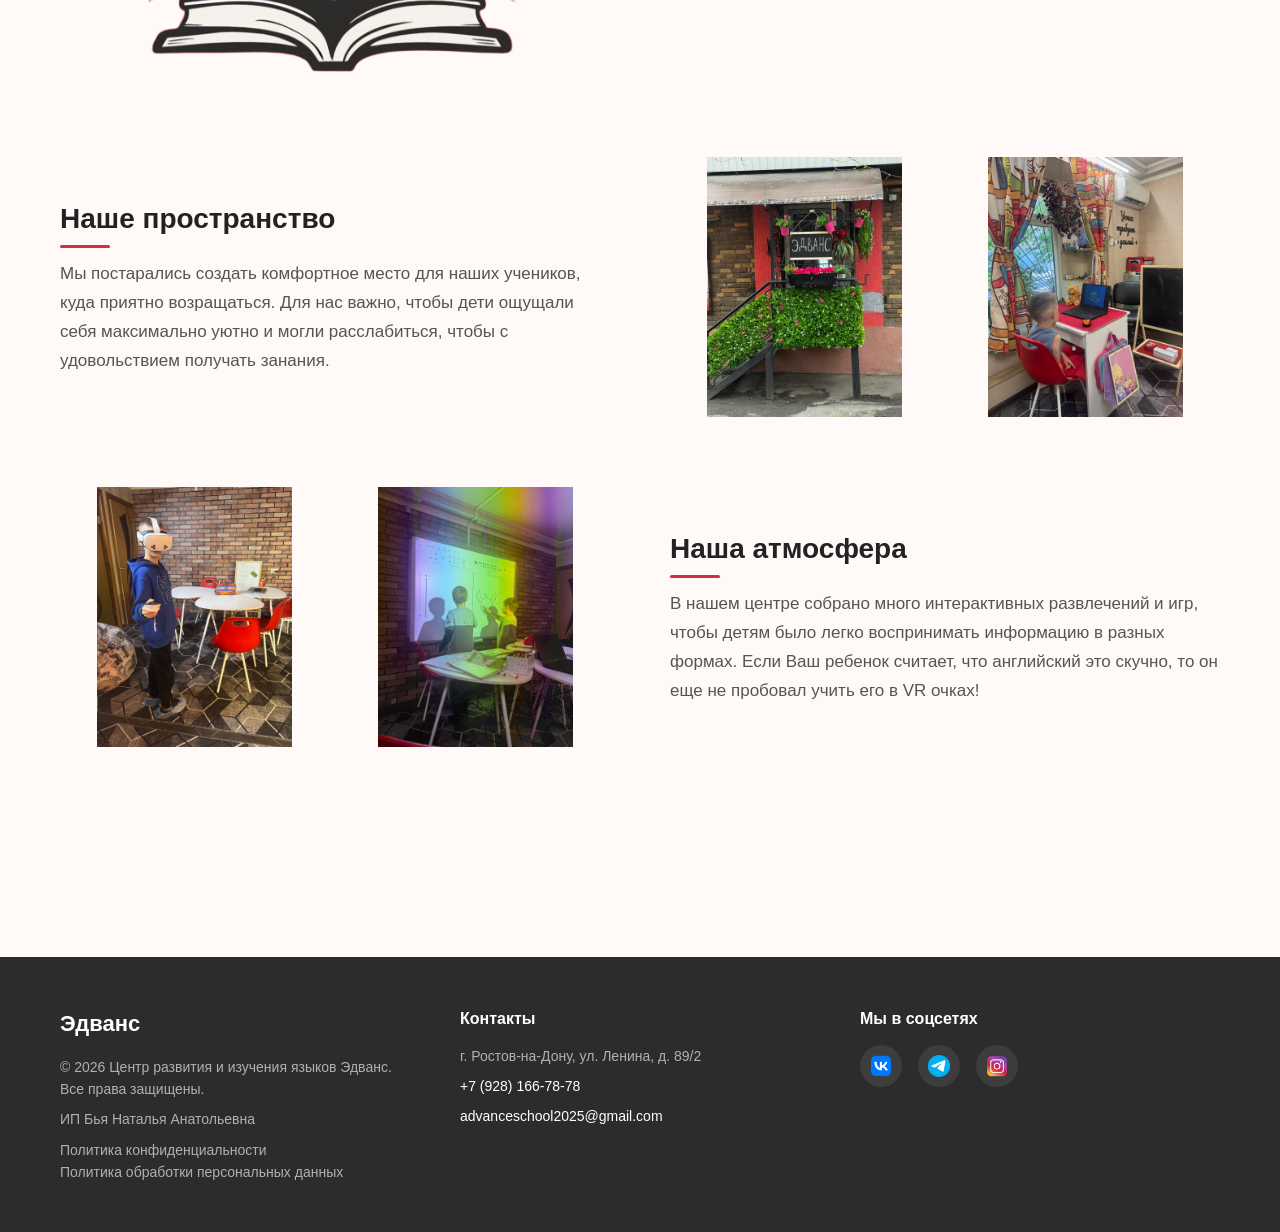
==== commit 51a293fe: "Update about.html" ====
--- a/about.html
+++ b/about.html
@@ -130,54 +130,6 @@
         </div>
     </section>
 
-<!-- Наши преподаватели -->
-<section class="about-teachers">
-    <div class="container">
-        <h2 class="section-title">Наши преподаватели</h2>
-
-        <div class="teachers-grid">
-
-            <!-- Карточка преподавателя (копируй этот блок для каждого) -->
-            <div class="teacher-card">
-                <div class="teacher-card__photo">
-                    <img src="images/валерия.jpg" alt="Имя преподавателя">
-                </div>
-                <div class="teacher-card__content">
-                    <h3>Валерия Олеговна</h3>
-                    <p class="teacher-card__subjects">Логопед, подготовка к школе</p>
-                    <p>Короткое описание преподавателя (1–2 предложения).</p>
-                </div>
-            </div>
-
-            <!-- Ещё одна карточка -->
-            <div class="teacher-card">
-                <div class="teacher-card__photo">
-                    <img src="images/наталья.jpg" alt="Имя преподавателя">
-                </div>
-                <div class="teacher-card__content">
-                    <h3>Наталья Андреевна</h3>
-                    <p class="teacher-card__subjects">Математика, подготовка к ЕГЭ</p>
-                    <p>Короткое описание.</p>
-                </div>
-            </div>
-
-
-                        <!-- Ещё одна карточка -->
-            <div class="teacher-card">
-                <div class="teacher-card__photo">
-                    <img src="images/анастасия.jpg" alt="Имя преподавателя">
-                </div>
-                <div class="teacher-card__content">
-                    <h3>Анастасия Алексеевна</h3>
-                    <p class="teacher-card__subjects">Математика, подготовка к ЕГЭ</p>
-                    <p>Короткое описание.</p>
-                </div>
-            </div>
-
-
-        </div>
-    </div>
-</section>
 
 
 
@@ -245,4 +197,4 @@
 <script src="script.js"></script>
 </body>
 
-</html>+</html>
--- a/css/style.css
+++ b/css/style.css
@@ -1,1193 +1,1263 @@
-/* ========== СБРОС И БАЗОВЫЕ СТИЛИ ========== */
-* {
-    margin: 0; /* убираем стандартные внешние отступы у всех элементов */
-    padding: 0; /* убираем стандартные внутренние отступы */
-    box-sizing: border-box; /* ширина и высота теперь считаются вместе с padding и border */
-}
-
-body {
-    background-color: #FFF9F8;
-    color: #222222;
-    font-family: Arial, sans-serif;
-    line-height: 1.5;
-}
-
-a {
-    color: #D92D3F; /* все ссылки по умолчанию красные */
-    text-decoration: none; /* убираем стандартное подчёркивание */
-}
-
-
-/* ========== КОНТЕЙНЕР ========== */
-.container {
-    max-width: 1200px; /* ограничиваем ширину контента, чтобы на больших экранах не растягивался */
-    margin: 0 auto; /* центрируем контейнер по горизонтали */
-    padding: 0 20px; /* небольшие отступы слева и справа на узких экранах */
-}
-
-
-
-/* ========== ШАПКА ========== */
-.header {
-    background-color: #FFFFFF;
-    border-bottom: 2px solid #D92D3F; /* красная линия снизу (твой фирменный цвет) */
-    box-shadow: 0 2px 12px rgba(217, 45, 63, 0.08); /* мягкая тень с лёгким красным оттенком */
-    position: sticky; /* шапка будет прилипать к верху при прокрутке */
-    top: 0; /* закрепляем шапку вверху */
-    z-index: 100; /* чтобы шапка была поверх других элементов */
-}
-
-.header__inner {
-    display: flex;   /* включаем Flexbox — элементы выстраиваются в ряд */
-    align-items: center; /* выравниваем логотип и меню по вертикали по центру */
-    justify-content: space-between; /* логотип слева, меню справа */ 
-    min-height: 90px; /* минимальная высота шапки */
-    gap: 40px;  /* минимальное расстояние между логотипом и меню */
-}
-
-/* ========== ЛОГОТИП ========== */
-.header__logo img {
-    display: block;               /* убираем лишний отступ под картинкой */
-    width: 100px;                  /* ширина логотипа (можешь поменять на 70 или 90) */
-    height: auto;                 /* высота подстраивается автоматически, пропорции сохраняются */
-    transition: transform 0.25s ease; /* плавное изменение размера */
-}
-
-.header__logo a:hover img {
-    transform: scale(1.02);       /* при наведении логотип чуть увеличивается */
-}
-
-/* ========== НАВИГАЦИЯ ========== */
-.nav {
-    display: flex; /* ссылки тоже выстраиваем в ряд */
-    align-items: center;  
-    gap: 32px; /* расстояние между пунктами меню */
-}
-
-.nav__link {
-    color: #222222;
-    font-size: 16px;
-    font-weight: 500;
-    padding: 8px 14px;           /* делаем ссылки «кнопками» */
-    border-radius: 8px;          /* скругление */
-    transition: color 0.2s ease;
-    white-space: nowrap;        /* запрещаем перенос текста внутри ссылки для О НАС*/
-}
-
-/* Красивый эффект при наведении */
-.nav__link:hover {
-    color: #D92D3F;
-    background-color: rgba(217, 45, 63, 0.08); /* лёгкий красный фон */
-}
-
-
-/* ========== БУРГЕР-МЕНЮ ========== */
-
-/* Кнопка бургера — по умолчанию скрыта */
-.burger {
-    display: none;                  /* на компьютере не показываем */
-    flex-direction: column;
-    justify-content: space-between;
-    width: 28px;
-    height: 20px;
-    background: none;
-    border: none;
-    cursor: pointer;
-    padding: 0;
-    z-index: 110;
-}
-
-/* Три полоски бургера */
-.burger span {
-    display: block;
-    width: 100%;
-    height: 2px;
-    background-color: #222222;
-    border-radius: 2px;
-    transition: all 0.3s ease;
-}
-
-/* ===== Мобильная версия ===== */
-@media (max-width: 900px) {
-
-    /* Показываем кнопку бургера */
-    .burger {
-        display: flex;
-    }
-
-    /* Скрываем обычное меню */
-    .nav {
-        position: fixed;
-        top: 0;
-        right: -100%;               /* уезжает за правый край */
-        width: 280px;
-        height: 100vh;
-        background-color: #ffffff;
-        flex-direction: column;
-        justify-content: center;
-        align-items: center;
-        gap: 24px;
-        box-shadow: -5px 0 20px rgba(0, 0, 0, 0.1);
-        transition: right 0.35s ease;
-        z-index: 100;
-    }
-
-    /* Когда меню открыто */
-    .nav.nav--open {
-        right: 0;                   /* выезжает на экран */
-    }
-
-    .nav__link {
-        font-size: 18px;
-        padding: 10px 16px;
-    }
-
-    /* Анимация превращения бургера в крестик */
-    .burger.burger--active span:nth-child(1) {
-        transform: translateY(9px) rotate(45deg);
-    }
-
-    .burger.burger--active span:nth-child(2) {
-        opacity: 0;
-    }
-
-    .burger.burger--active span:nth-child(3) {
-        transform: translateY(-9px) rotate(-45deg);
-    }
-}
-
-
-/* Общие отступы для секций */
-main section {
-    padding: 60px 0; /* внутренние отступы сверху и снизу по 60px */
-}
-
-
-/* ========== РАЗДЕЛ ОТЗЫВЫ ========== */
-/* Вводный блок только на странице отзывов */
-.reviews-intro {
-    padding-bottom: 20px;            /* меньший отступ снизу перед виджетом */
-}
-
-/* Заголовок h1 внутри вводного блока */
-.reviews-intro h1 {
-    font-size: 32px;                 /* размер шрифта заголовка */
-    font-weight: 700;                /* жирность шрифта (700 = bold) */
-    color: #222222;                  /* цвет текста — почти чёрный */
-    margin-bottom: 16px;             /* внешний отступ снизу от заголовка */
-    line-height: 1.3;                /* межстрочный интервал (чтобы строки не слипались) */
-    position: relative;              /* нужно для линии */
-    display: inline-block;           /* чтобы линия была по ширине текста */
-}
-
-/* Красивая линия под заголовком */
-.reviews-intro h1::after {
-    content: '';
-    position: absolute;
-    left: 0;
-    bottom: -8px;                    /* чуть ниже текста */
-    width: 70px;                     /* длина линии */
-    height: 4px;
-    background-color: #D92D3F;       /* твой фирменный красный */
-    border-radius: 2px;
-}
-
-
-
-/* Абзац с описанием */
-.reviews-intro p {
-    font-size: 17px;                 /* размер обычного текста */
-    color: #555555;                  /* чуть светлее основного цвета, чтобы не конкурировал с заголовком */
-    max-width: 640px;                /* ограничиваем ширину текста, чтобы он хорошо читался */
-    line-height: 1.6;                /* комфортный межстрочный интервал для чтения */
-}
-
-/* Секция, в которой лежит виджет отзывов */
-.reviews {
-    padding-top: 20px;               /* небольшой отступ сверху */
-    padding-bottom: 80px;            /* большой отступ снизу, чтобы страница «дышала» */
-}
-
-/* Обёртка вокруг виджета */
-.reviews__widget {
-    display: flex;                   /* включаем Flexbox */
-    justify-content: center;         /* выравниваем виджет по центру горизонтально */
-}
-
-/* Блок, в котором находится iframe */
-.reviews__widget > div {
-    width: 100%;                     /* ширина 100% от родителя */
-    max-width: 560px;                /* но не больше 560px на больших экранах */
-    height: 700px;                   /* фиксированная высота виджета */
-    border-radius: 16px;             /* скругление углов */
-    overflow: hidden;                /* обрезаем всё, что выходит за скруглённые углы */
-    box-shadow: 0 8px 30px rgba(0, 0, 0, 0.08); /* мягкая тень для объёма */
-    border: 1px solid #f0f0f0;       /* тонкая светлая рамка */
-}
-
-/* Сам iframe (окно с отзывами Яндекса) */
-.reviews__widget iframe {
-    border: none !important;         /* убираем стандартную рамку браузера */
-    border-radius: 16px;             /* скругляем углы iframe */
-}
-
-
-/* ========== РАЗДЕЛ РАСПИСАНИЕ ========== */
-
-/* Вводный блок страницы расписания */
-.schedule-intro {
-    padding: 60px 0 40px;                /* отступы: сверху 60px, снизу 40px */
-}
-
-/* Заголовок */
-.schedule-intro h1 {
-    font-size: 34px;                     /* размер заголовка */
-    font-weight: 700;                    /* жирный */
-    color: #222222;                      /* цвет текста */
-    margin-bottom: 24px;                 /* отступ снизу */
-    line-height: 1.3;                    /* межстрочный интервал */
-    position: relative;                  /* нужно для декоративной линии */
-    display: inline-block;               /* линия будет только под текстом */
-}
-
-/* Красная линия под заголовком (как на странице отзывов) */
-.schedule-intro h1::after {
-    content: '';                         /* обязательное свойство */
-    position: absolute;
-    left: 0;
-    bottom: -8px;                        /* позиция линии чуть ниже текста */
-    width: 70px;                         /* длина линии */
-    height: 4px;                         /* толщина */
-    background-color: #D92D3F;           /* фирменный красный */
-    border-radius: 2px;                  /* лёгкое скругление */
-}
-
-/* Текст под заголовком */
-.schedule-intro p {
-    font-size: 17px;                     /* размер текста */
-    color: #555555;                      /* приглушённый цвет */
-    max-width: 640px;                    /* ограничиваем ширину для удобства чтения */
-    line-height: 1.6;                    /* комфортный межстрочный интервал */
-}
-
-
-/* ========== РАЗДЕЛ НАПРАВЛЕНИЯ ========== */
-
-/* Вводный блок */
-.directions-intro {
-    padding: 60px 0 20px;
-}
-
-.directions-intro h1 {
-    font-size: 34px;
-    font-weight: 700;
-    color: #222222;
-    margin-bottom: 24px;
-    line-height: 1.3;
-    position: relative;
-    display: inline-block;
-}
-
-/* Красная линия под заголовком */
-.directions-intro h1::after {
-    content: '';
-    position: absolute;
-    left: 0;
-    bottom: -8px;
-    width: 70px;
-    height: 4px;
-    background-color: #D92D3F;
-    border-radius: 2px;
-}
-
-.directions-intro p {
-    font-size: 17px;
-    color: #555555;
-    max-width: 640px;
-    line-height: 1.6;
-}
-
-/* Секция с карточками */
-.directions {
-    padding-top: 10px; /* маленький отступ сверху */
-    padding-bottom: 80px;
-}
-
-/* Сетка карточек */
-.directions__grid {
-    display: grid;
-    grid-template-columns: repeat(2, 1fr); /* автоматическая сетка */
-    gap: 24px;                               /* расстояние между карточками */
-}
-
-/* Телефоны — 1 колонка */
-@media (max-width: 600px) {
-    .directions__grid {
-        grid-template-columns: 1fr;
-    }
-}
-
-/* Общий стиль карточки */
-.direction-card {
-    background-color: #ffffff;
-    border-radius: 16px;
-    padding: 32px 28px;
-    box-shadow: 0 4px 20px rgba(0, 0, 0, 0.06);
-    border: 1px solid #f0f0f0;
-    transition: all 0.35s ease;             /* плавность всех изменений */
-}
-
-/* Заголовок внутри карточки */
-.direction-card h2 {
-    font-size: 22px;
-    font-weight: 700;
-    color: #222222;
-    margin-bottom: 20px;
-    line-height: 1.3;
-}
-
-/* Список */
-.direction-card ul {
-    list-style: none;                       /* убираем стандартные маркеры */
-}
-
-.direction-card li {
-    position: relative;
-    padding-left: 22px;                     /* место для кастомного маркера */
-    margin-bottom: 12px;
-    font-size: 16px;
-    color: #444444;
-    transition: transform 0.25s ease, color 0.25s ease;
-}
-
-/* Кастомный маркер (красная точка) */
-.direction-card li::before {
-    content: '';
-    position: absolute;
-    left: 0;
-    top: 8px;
-    width: 8px;
-    height: 8px;
-    background-color: #D92D3F;
-    border-radius: 50%;
-}
-
-/* ===== Анимации при наведении на карточку ===== */
-
-/* 1. Карточка "Языки" — поднимается вверх */
-.direction-card--languages:hover {
-    transform: translateY(-8px);
-    box-shadow: 0 12px 30px rgba(217, 45, 63, 0.15);
-    border-color: rgba(217, 45, 63, 0.2);
-}
-
-/* 2. Карточка "Школьные предметы" — лёгкое увеличение */
-.direction-card--school:hover {
-    transform: scale(1.03);
-    box-shadow: 0 12px 30px rgba(217, 45, 63, 0.15);
-}
-
-/* 3. Карточка "Развитие" — поднимается + лёгкий наклон */
-.direction-card--development:hover {
-    transform: translateY(-6px) rotate(-1deg);
-    box-shadow: 0 12px 30px rgba(217, 45, 63, 0.15);
-}
-
-/* 4. Карточка "Психология и тренинги" — поднимается + лёгкое увеличение */
-.direction-card--psychology:hover {
-    transform: translateY(-8px) scale(1.02);
-    box-shadow: 0 12px 30px rgba(217, 45, 63, 0.15);
-    border-color: rgba(217, 45, 63, 0.2);
-}
-
-/* Анимация пунктов списка при наведении на карточку */
-.direction-card:hover li {
-    transform: translateX(6px);             /* пункты слегка сдвигаются вправо */
-    color: #222222;
-}
-
-
-/* ========== ГЛАВНАЯ СТРАНИЦА ========== */
-
-/* ----- Общие стили для заголовков секций ----- */
-.section-title {
-    font-size: 32px;
-    font-weight: 700;
-    color: #222222;
-    margin-bottom: 16px;
-    line-height: 1.3;
-    position: relative;
-    display: inline-block;
-}
-
-/* Красная линия под заголовками секций */
-.section-title::after {
-    content: '';
-    position: absolute;
-    left: 0;
-    bottom: -8px;
-    width: 60px;
-    height: 4px;
-    background-color: #D92D3F;
-    border-radius: 2px;
-}
-
-.section-text {
-    font-size: 17px;
-    color: #555555;
-    max-width: 640px;
-    line-height: 1.6;
-    margin-bottom: 32px;
-}
-
-/* ----- Кнопки ----- */
-.btn {
-    display: inline-block;
-    background-color: #D92D3F;
-    color: #ffffff;
-    font-size: 16px;
-    font-weight: 600;
-    padding: 14px 28px;
-    border-radius: 10px;
-    text-decoration: none;
-    transition: all 0.3s ease;
-}
-
-.btn:hover {
-    background-color: #b82433;       /* чуть темнее при наведении */
-    transform: translateY(-2px);
-    box-shadow: 0 6px 16px rgba(217, 45, 63, 0.25);
-}
-
-/* Кнопка-контур */
-.btn--outline {
-    background-color: transparent;
-    color: #D92D3F;
-    border: 2px solid #D92D3F;
-}
-
-.btn--outline:hover {
-    background-color: #D92D3F;
-    color: #ffffff;
-}
-
-/* ========== 1. ГЛАВНЫЙ БАННЕР (HERO) ========== */
-
-.hero {
-    padding: 80px 0 70px;
-    background-color: #fff5f4;       /* чуть более тёплый фон */
-}
-
-.hero__inner {
-    max-width: 720px;
-}
-
-.hero__title {
-    font-size: 42px;
-    font-weight: 800;
-    color: #222222;
-    line-height: 1.25;
-    margin-bottom: 20px;
-}
-
-.hero__text {
-    font-size: 18px;
-    color: #555555;
-    line-height: 1.6;
-    margin-bottom: 32px;
-}
-
-/* ========== 2. НАПРАВЛЕНИЯ (КРАТКИЙ СПИСОК) ========== */
-
-.directions-preview {
-    padding: 70px 0;
-}
-
-.directions-list {
-    display: flex;
-    flex-wrap: wrap;
-    gap: 12px;
-    list-style: none;
-    margin-bottom: 36px;
-}
-
-.directions-list li {
-    background-color: #ffffff;
-    border: 1px solid #f0f0f0;
-    padding: 10px 18px;
-    border-radius: 30px;             /* овальные «таблетки» */
-    font-size: 15px;
-    color: #333333;
-    box-shadow: 0 2px 8px rgba(0, 0, 0, 0.04);
-    transition: all 0.25s ease;
-}
-
-.directions-list li:hover {
-    border-color: #D92D3F;
-    color: #D92D3F;
-    transform: translateY(-2px);
-}
-
-/* ========== 3. ПОЧЕМУ ВЫБИРАЮТ ЭДВАНС ========== */
-
-.advantages {
-    padding: 70px 0;
-    background-color: #ffffff;
-}
-
-.advantages-list {
-    list-style: none;
-    display: grid;
-    grid-template-columns: repeat(auto-fit, minmax(260px, 1fr));
-    gap: 20px;
-    margin-top: 40px;
-}
-
-.advantages-list li {
-    background-color: #FFF9F8;
-    padding: 24px 22px;
-    border-radius: 14px;
-    font-size: 16px;
-    color: #333333;
-    border: 1px solid #f0eaea;
-    position: relative;
-    padding-left: 48px;
-    transition: transform 0.25s ease;
-}
-
-.advantages-list li:hover {
-    transform: translateY(-4px);
-}
-
-/* Красная галочка слева */
-.advantages-list li::before {
-    content: '✓';
-    position: absolute;
-    left: 18px;
-    top: 22px;
-    color: #D92D3F;
-    font-weight: 700;
-    font-size: 18px;
-}
-
-/* ========== 4. ПРИЗЫВ К ДЕЙСТВИЮ ========== */
-
-.cta {
-    padding: 80px 0;
-    text-align: center;
-    background-color: #fff5f4;
-}
-
-.cta .section-title {
-    display: inline-block;
-}
-
-.cta .section-text {
-    margin-left: auto;
-    margin-right: auto;
-}
-
-.cta .btn {
-    margin-top: 10px;
-}
-
-
-/* ========== СТРАНИЦА КОНТАКТЫ ========== */
-
-/* Общие отступы секций */
-.contacts-info,
-.contacts-social,
-.contacts-map {
-    padding: 60px 0;
-}
-
-/* ----- Контактные карточки ----- */
-.contacts-grid {
-    display: grid;
-    grid-template-columns: repeat(auto-fit, minmax(240px, 1fr));
-    gap: 24px;
-    margin-top: 40px;
-}
-
-.contact-card {
-    background-color: #ffffff;
-    border: 1px solid #f0f0f0;
-    border-radius: 14px;
-    padding: 28px 24px;
-    box-shadow: 0 4px 16px rgba(0, 0, 0, 0.04);
-    transition: transform 0.25s ease, box-shadow 0.25s ease;
-}
-
-.contact-card:hover {
-    transform: translateY(-4px);
-    box-shadow: 0 8px 24px rgba(0, 0, 0, 0.08);
-}
-
-.contact-card h3 {
-    font-size: 15px;
-    font-weight: 600;
-    color: #888888;
-    margin-bottom: 10px;
-    text-transform: uppercase;
-    letter-spacing: 0.4px;
-}
-
-.contact-card p {
-    font-size: 18px;
-    font-weight: 500;
-    color: #222222;
-    margin: 0;
-}
-
-.contact-card a {
-    color: #D92D3F;
-    text-decoration: none;
-    transition: color 0.25s ease;
-}
-
-.contact-card a:hover {
-    color: #b82433;
-}
-
-/* ----- Социальные сети ----- */
-.social-links {
-    display: flex;
-    gap: 20px;
-    flex-wrap: wrap;
-    margin-top: 30px;
-}
-
-.social-btn {
-    display: flex;
-    align-items: center;
-    gap: 12px;
-    background-color: #ffffff;
-    border: 1px solid #f0f0f0;
-    padding: 14px 24px;
-    border-radius: 12px;
-    text-decoration: none;
-    color: #222222;
-    font-weight: 500;
-    font-size: 16px;
-    transition: all 0.3s ease;
-    box-shadow: 0 2px 10px rgba(0, 0, 0, 0.04);
-}
-
-.social-btn:hover {
-    border-color: #D92D3F;
-    color: #D92D3F;
-    transform: translateY(-3px);
-    box-shadow: 0 6px 18px rgba(217, 45, 63, 0.15);
-}
-
-.social-btn img {
-    width: 28px;
-    height: 28px;
-    object-fit: contain;
-}
-
-/* ----- Карта ----- */
-.map-wrapper {
-    margin-top: 30px;
-    border-radius: 16px;
-    overflow: hidden;               /* чтобы карта имела скруглённые углы */
-    box-shadow: 0 8px 30px rgba(0, 0, 0, 0.08);
-    border: 1px solid #f0f0f0;
-}
-
-.map-wrapper iframe {
-    display: block;
-    width: 100%;
-    border: none;
-}
-
-
-
-/* ========== СТРАНИЦА «О НАС» ========== */
-
-/* Общие отступы секций */
-.about-director,
-.about-approach,
-.about-more {
-    padding: 70px 0;
-}
-
-/* ----- 1. Блок руководителя ----- */
-
-.director {
-    display: flex;
-    align-items: center;
-    gap: 50px;
-    margin-top: 40px;
-    flex-wrap: wrap;
-}
-
-.director__photo {
-    flex-shrink: 0;
-}
-
-.director__photo img {
-    width: 280px;
-    height: 280px;
-    object-fit: cover;
-    border-radius: 20px;
-    box-shadow: 0 10px 30px rgba(0, 0, 0, 0.1);
-}
-
-.director__content {
-    flex: 1;
-    min-width: 280px;
-}
-
-.director__content h3 {
-    font-size: 26px;
-    font-weight: 700;
-    color: #222222;
-    margin-bottom: 16px;
-}
-
-.director__content p {
-    font-size: 17px;
-    color: #555555;
-    line-height: 1.7;
-    margin-bottom: 14px;
-}
-
-/* ----- 2. Наш подход ----- */
-
-.about-approach {
-    background-color: #fff5f4;
-}
-
-.approach-text {
-    max-width: 720px;
-    margin-top: 30px;
-}
-
-.approach-text p {
-    font-size: 18px;
-    color: #444444;
-    line-height: 1.7;
-    margin-bottom: 16px;
-}
-
-/* ----- 3. Эдванс — это не только занятия ----- */
-
-.about-more {
-    padding: 80px 0;
-}
-
-/* Один рассказывающий блок */
-.story-block {
-    display: flex;
-    align-items: center;
-    gap: 60px;
-    margin-bottom: 70px;
-}
-
-/* Когда нужно поменять местами (картинка справа) */
-.story-block--reverse {
-    flex-direction: row-reverse;
-}
-
-/* Картинка */
-.story-block__image {
-    flex: 1;
-}
-
-.story-block__image img {
-    width: 100%;
-    height: auto;                 /* убираем фиксированную высоту */
-    max-height: 380px;            /* максимальная высота */
-    object-fit: contain;          /* картинка полностью видна, без обрезки */
-    border-radius: 20px;
-}
-
-/* Когда две фотографии */
-.story-block__image--double {
-    display: grid;
-    grid-template-columns: 1fr 1fr;
-    gap: 12px;
-}
-
-.story-block__image--double img {
-    height: 260px;
-    border-radius: 16px;
-}
-
-/* Текст */
-.story-block__text {
-    flex: 1;
-}
-
-.story-block__text h3 {
-    font-size: 28px;
-    font-weight: 700;
-    color: #222222;
-    margin-bottom: 18px;
-    position: relative;
-}
-
-/* Красная линия под заголовком */
-.story-block__text h3::after {
-    content: '';
-    position: absolute;
-    left: 0;
-    bottom: -8px;
-    width: 50px;
-    height: 3px;
-    background-color: #D92D3F;
-    border-radius: 2px;
-}
-
-.story-block__text p {
-    font-size: 17px;
-    color: #555555;
-    line-height: 1.7;
-    margin-top: 20px;
-}
-
-/* ========== Адаптив ========== */
-
-@media (max-width: 800px) {
-
-    /* Руководитель */
-    .director {
-        flex-direction: column;
-        text-align: center;
-        gap: 30px;
-    }
-
-    .director__photo img {
-        width: 220px;
-        height: 220px;
-    }
-
-    /* Чередующиеся блоки */
-    .story-block,
-    .story-block--reverse {
-        flex-direction: column;
-        gap: 30px;
-        margin-bottom: 50px;
-    }
-
-    .story-block__image img {
-        height: 260px;
-    }
-
-    /* Две фотографии на мобильном — друг под другом */
-    .story-block__image--double {
-        grid-template-columns: 1fr;
-    }
-
-    .story-block__image--double img {
-        height: 220px;
-    }
-
-    .story-block__text h3 {
-        font-size: 24px;
-    }
-}
-
-
-/* ========== ПРЕПОДАВАТЕЛИ ========== */
-
-.about-teachers {
-    padding: 70px 0;
-    background-color: #fff5f4;
-}
-
-.teachers-grid {
-    display: grid;
-    grid-template-columns: repeat(auto-fit, minmax(280px, 1fr));
-    gap: 30px;
-    margin-top: 40px;
-}
-
-.teacher-card {
-    background-color: #ffffff;
-    border-radius: 16px;
-    overflow: hidden;
-    box-shadow: 0 6px 20px rgba(0, 0, 0, 0.06);
-    border: 1px solid #f0f0f0;
-    transition: transform 0.3s ease, box-shadow 0.3s ease;
-}
-
-.teacher-card:hover {
-    transform: translateY(-6px);
-    box-shadow: 0 12px 30px rgba(0, 0, 0, 0.1);
-}
-
-.teacher-card__photo {
-    aspect-ratio: 1 / 1;          /* квадратный формат */
-    overflow: hidden;
-    border-radius: 16px 16px 0 0; /* скругление только сверху (под карточку) */
-}
-
-.teacher-card__photo img {
-    width: 100%;
-    height: 100%;
-    object-fit: cover;            /* фото заполняет квадрат */
-    display: block;
-}
-
-.teacher-card__content {
-    padding: 24px 22px;
-}
-
-.teacher-card__content h3 {
-    font-size: 20px;
-    font-weight: 700;
-    color: #222222;
-    margin-bottom: 6px;
-}
-
-.teacher-card__subjects {
-    font-size: 14px;
-    color: #D92D3F;
-    font-weight: 600;
-    margin-bottom: 12px;
-}
-
-.teacher-card__content p {
-    font-size: 15px;
-    color: #555555;
-    line-height: 1.6;
-}
-
-
-
-
-
-
-
-
-
-
-
-
-
-
-
-/* ========== ПРАЙС-ЛИСТ ========== */
-
-.price-intro {
-    padding: 60px 0 10px;
-}
-
-.price {
-    padding-top: 10px;             /* небольшой отступ сверху */
-    padding-bottom: 80px;
-}
-
-/* Заголовок категории */
-.price-category {
-    margin-bottom: 50px;
-}
-
-.price-category:first-child {
-    margin-top: 0;                 /* убираем лишний отступ у первой категории */
-}
-
-.price-category__title {
-    font-size: 26px;
-    font-weight: 700;
-    color: #222222;
-    margin-bottom: 28px;
-    position: relative;
-    display: inline-block;
-}
-
-.price-category__title::after {
-    content: '';
-    position: absolute;
-    left: 0;
-    bottom: -8px;
-    width: 60px;
-    height: 4px;
-    background-color: #D92D3F;
-    border-radius: 2px;
-}
-
-/* Сетка карточек */
-.price-grid {
-    display: grid;
-    grid-template-columns: repeat(auto-fit, minmax(280px, 1fr));
-    gap: 24px;
-}
-
-/* Карточка услуги */
-.price-card {
-    background-color: #ffffff;
-    border: 1px solid #f0f0f0;
-    border-radius: 16px;
-    padding: 28px 24px;
-    box-shadow: 0 4px 16px rgba(0, 0, 0, 0.04);
-    transition: transform 0.25s ease, box-shadow 0.25s ease;
-}
-
-.price-card:hover {
-    transform: translateY(-4px);
-    box-shadow: 0 10px 28px rgba(0, 0, 0, 0.08);
-}
-
-.price-card h3 {
-    font-size: 18px;
-    font-weight: 700;
-    color: #222222;
-    margin-bottom: 18px;
-    line-height: 1.3;
-}
-
-.price-card ul {
-    list-style: none;
-    padding: 0;
-    margin: 0;
-}
-
-.price-card li {
-    display: flex;
-    flex-wrap: wrap;
-    align-items: baseline;
-    gap: 6px 10px;
-    margin-bottom: 12px;
-    font-size: 15px;
-    color: #444444;
-}
-
-.price-card li:last-child {
-    margin-bottom: 0;
-}
-
-.price-card li span {
-    flex: 1;
-    min-width: 140px;
-}
-
-.price-card li strong {
-    color: #D92D3F;
-    font-size: 17px;
-    font-weight: 700;
-}
-
-.price-card li small {
-    color: #888888;
-    font-size: 13px;
-}
-
-/* Адаптив */
-@media (max-width: 600px) {
-    .price-category__title {
-        font-size: 22px;
-    }
-
-    .price-card {
-        padding: 22px 18px;
-    }
-}
-
-
-
-
-
-
-/* ========== ПОДВАЛ ========== */
-
-.footer {
-    background-color: #2c2c2c;          /* тёмный фон */
-    color: #e0e0e0;                     /* светлый текст */
-    padding: 50px 0 40px;
-    margin-top: 60px;                   /* отступ от основного контента */
-}
-
-.footer__inner {
-    display: flex;
-    justify-content: space-between;     /* колонки по краям */
-    gap: 40px;
-    flex-wrap: wrap;                    /* на мобильном переносятся */
-}
-
-.footer__col {
-    flex: 1;
-    min-width: 240px;
-}
-
-/* Название в подвале */
-.footer__brand {
-    font-size: 22px;
-    font-weight: 700;
-    color: #ffffff;
-    margin-bottom: 16px;
-}
-
-/* Заголовок колонки */
-.footer__title {
-    font-size: 16px;
-    font-weight: 600;
-    color: #ffffff;
-    margin-bottom: 14px;
-}
-
-/* Обычный текст в подвале */
-.footer__text {
-    font-size: 14px;
-    line-height: 1.6;
-    color: #b0b0b0;
-    margin-bottom: 8px;
-}
-
-/* Ссылки в подвале */
-.footer a {
-    color: #ffffff;
-    text-decoration: none;
-    transition: color 0.25s ease;
-}
-
-.footer a:hover {
-    color: #D92D3F;                     /* фирменный красный при наведении */
-}
-
-/* Адаптив для телефона */
-@media (max-width: 600px) {
-    .footer__inner {
-        flex-direction: column;
-        gap: 30px;
-    }
-}
-
-/* ========== СОЦИАЛЬНЫЕ ИКОНКИ В ПОДВАЛЕ ========== */
-
-/* Контейнер, в котором лежат иконки */
-.footer__social {
-    display: flex;                  /* выстраиваем иконки в ряд */
-    gap: 16px;                      /* расстояние между иконками */
-    margin-top: 8px;                /* небольшой отступ сверху от заголовка */
-}
-
-/* Ссылка-обёртка вокруг каждой иконки */
-.footer__social a {
-    display: flex;                  /* чтобы картинка была по центру */
-    align-items: center;            /* вертикальное выравнивание */
-    justify-content: center;        /* горизонтальное выравнивание */
-    width: 42px;                    /* ширина кружка */
-    height: 42px;                   /* высота кружка */
-    background-color: rgba(255, 255, 255, 0.08); /* полупрозрачный белый фон */
-    border-radius: 50%;             /* делаем форму круглой */
-    transition: all 0.3s ease;      /* плавная анимация при наведении */
-}
-
-/* Эффект при наведении на иконку */
-.footer__social a:hover {
-    background-color: #D92D3F;      /* фон становится фирменным красным */
-    transform: translateY(-3px);    /* иконка слегка поднимается вверх */
-}
-
-/* Сама картинка иконки */
-.footer__social img {
-    width: 22px;                    /* ширина иконки */
-    height: 22px;                   /* высота иконки */
-    object-fit: contain;            /* сохраняем пропорции картинки */
-}
-
-
-
+/* ========== СБРОС И БАЗОВЫЕ СТИЛИ ========== */
+* {
+    margin: 0; /* убираем стандартные внешние отступы у всех элементов */
+    padding: 0; /* убираем стандартные внутренние отступы */
+    box-sizing: border-box; /* ширина и высота теперь считаются вместе с padding и border */
+}
+
+body {
+    background-color: #FFF9F8;
+    color: #222222;
+    font-family: Arial, sans-serif;
+    line-height: 1.5;
+}
+
+a {
+    color: #D92D3F; /* все ссылки по умолчанию красные */
+    text-decoration: none; /* убираем стандартное подчёркивание */
+}
+
+
+/* ========== КОНТЕЙНЕР ========== */
+.container {
+    max-width: 1200px; /* ограничиваем ширину контента, чтобы на больших экранах не растягивался */
+    margin: 0 auto; /* центрируем контейнер по горизонтали */
+    padding: 0 20px; /* небольшие отступы слева и справа на узких экранах */
+}
+
+
+
+/* ========== ШАПКА ========== */
+.header {
+    background-color: #FFFFFF;
+    border-bottom: 2px solid #D92D3F; /* красная линия снизу (твой фирменный цвет) */
+    box-shadow: 0 2px 12px rgba(217, 45, 63, 0.08); /* мягкая тень с лёгким красным оттенком */
+    position: sticky; /* шапка будет прилипать к верху при прокрутке */
+    top: 0; /* закрепляем шапку вверху */
+    z-index: 100; /* чтобы шапка была поверх других элементов */
+}
+
+.header__inner {
+    display: flex;   /* включаем Flexbox — элементы выстраиваются в ряд */
+    align-items: center; /* выравниваем логотип и меню по вертикали по центру */
+    justify-content: space-between; /* логотип слева, меню справа */ 
+    min-height: 90px; /* минимальная высота шапки */
+    gap: 40px;  /* минимальное расстояние между логотипом и меню */
+}
+
+/* ========== ЛОГОТИП ========== */
+.header__logo img {
+    display: block;               /* убираем лишний отступ под картинкой */
+    width: 100px;                  /* ширина логотипа (можешь поменять на 70 или 90) */
+    height: auto;                 /* высота подстраивается автоматически, пропорции сохраняются */
+    transition: transform 0.25s ease; /* плавное изменение размера */
+}
+
+.header__logo a:hover img {
+    transform: scale(1.02);       /* при наведении логотип чуть увеличивается */
+}
+
+/* ========== НАВИГАЦИЯ ========== */
+.nav {
+    display: flex; /* ссылки тоже выстраиваем в ряд */
+    align-items: center;  
+    gap: 32px; /* расстояние между пунктами меню */
+}
+
+.nav__link {
+    color: #222222;
+    font-size: 16px;
+    font-weight: 500;
+    padding: 8px 14px;           /* делаем ссылки «кнопками» */
+    border-radius: 8px;          /* скругление */
+    transition: color 0.2s ease;
+    white-space: nowrap;        /* запрещаем перенос текста внутри ссылки для О НАС*/
+}
+
+/* Красивый эффект при наведении */
+.nav__link:hover {
+    color: #D92D3F;
+    background-color: rgba(217, 45, 63, 0.08); /* лёгкий красный фон */
+}
+
+
+/* ========== БУРГЕР-МЕНЮ ========== */
+
+/* Кнопка бургера — по умолчанию скрыта */
+.burger {
+    display: none;                  /* на компьютере не показываем */
+    flex-direction: column;
+    justify-content: space-between;
+    width: 28px;
+    height: 20px;
+    background: none;
+    border: none;
+    cursor: pointer;
+    padding: 0;
+    z-index: 110;
+}
+
+/* Три полоски бургера */
+.burger span {
+    display: block;
+    width: 100%;
+    height: 2px;
+    background-color: #222222;
+    border-radius: 2px;
+    transition: all 0.3s ease;
+}
+
+/* ===== Мобильная версия ===== */
+@media (max-width: 900px) {
+
+    /* Показываем кнопку бургера */
+    .burger {
+        display: flex;
+    }
+
+    /* Скрываем обычное меню */
+    .nav {
+        position: fixed;
+        top: 0;
+        right: -100%;               /* уезжает за правый край */
+        width: 280px;
+        height: 100vh;
+        background-color: #ffffff;
+        flex-direction: column;
+        justify-content: center;
+        align-items: center;
+        gap: 24px;
+        box-shadow: -5px 0 20px rgba(0, 0, 0, 0.1);
+        transition: right 0.35s ease;
+        z-index: 100;
+    }
+
+    /* Когда меню открыто */
+    .nav.nav--open {
+        right: 0;                   /* выезжает на экран */
+    }
+
+    .nav__link {
+        font-size: 18px;
+        padding: 10px 16px;
+    }
+
+    /* Анимация превращения бургера в крестик */
+    .burger.burger--active span:nth-child(1) {
+        transform: translateY(9px) rotate(45deg);
+    }
+
+    .burger.burger--active span:nth-child(2) {
+        opacity: 0;
+    }
+
+    .burger.burger--active span:nth-child(3) {
+        transform: translateY(-9px) rotate(-45deg);
+    }
+}
+
+
+/* Общие отступы для секций */
+main section {
+    padding: 60px 0; /* внутренние отступы сверху и снизу по 60px */
+}
+
+
+/* ========== РАЗДЕЛ ОТЗЫВЫ ========== */
+/* Вводный блок только на странице отзывов */
+.reviews-intro {
+    padding-bottom: 20px;            /* меньший отступ снизу перед виджетом */
+}
+
+/* Заголовок h1 внутри вводного блока */
+.reviews-intro h1 {
+    font-size: 32px;                 /* размер шрифта заголовка */
+    font-weight: 700;                /* жирность шрифта (700 = bold) */
+    color: #222222;                  /* цвет текста — почти чёрный */
+    margin-bottom: 16px;             /* внешний отступ снизу от заголовка */
+    line-height: 1.3;                /* межстрочный интервал (чтобы строки не слипались) */
+    position: relative;              /* нужно для линии */
+    display: inline-block;           /* чтобы линия была по ширине текста */
+}
+
+/* Красивая линия под заголовком */
+.reviews-intro h1::after {
+    content: '';
+    position: absolute;
+    left: 0;
+    bottom: -8px;                    /* чуть ниже текста */
+    width: 70px;                     /* длина линии */
+    height: 4px;
+    background-color: #D92D3F;       /* твой фирменный красный */
+    border-radius: 2px;
+}
+
+
+
+/* Абзац с описанием */
+.reviews-intro p {
+    font-size: 17px;                 /* размер обычного текста */
+    color: #555555;                  /* чуть светлее основного цвета, чтобы не конкурировал с заголовком */
+    max-width: 640px;                /* ограничиваем ширину текста, чтобы он хорошо читался */
+    line-height: 1.6;                /* комфортный межстрочный интервал для чтения */
+}
+
+/* Секция, в которой лежит виджет отзывов */
+.reviews {
+    padding-top: 20px;               /* небольшой отступ сверху */
+    padding-bottom: 80px;            /* большой отступ снизу, чтобы страница «дышала» */
+}
+
+/* Обёртка вокруг виджета */
+.reviews__widget {
+    display: flex;                   /* включаем Flexbox */
+    justify-content: center;         /* выравниваем виджет по центру горизонтально */
+}
+
+/* Блок, в котором находится iframe */
+.reviews__widget > div {
+    width: 100%;                     /* ширина 100% от родителя */
+    max-width: 560px;                /* но не больше 560px на больших экранах */
+    height: 700px;                   /* фиксированная высота виджета */
+    border-radius: 16px;             /* скругление углов */
+    overflow: hidden;                /* обрезаем всё, что выходит за скруглённые углы */
+    box-shadow: 0 8px 30px rgba(0, 0, 0, 0.08); /* мягкая тень для объёма */
+    border: 1px solid #f0f0f0;       /* тонкая светлая рамка */
+}
+
+/* Сам iframe (окно с отзывами Яндекса) */
+.reviews__widget iframe {
+    border: none !important;         /* убираем стандартную рамку браузера */
+    border-radius: 16px;             /* скругляем углы iframe */
+}
+
+
+/* ========== РАЗДЕЛ РАСПИСАНИЕ ========== */
+
+/* Вводный блок страницы расписания */
+.schedule-intro {
+    padding: 60px 0 40px;                /* отступы: сверху 60px, снизу 40px */
+}
+
+/* Заголовок */
+.schedule-intro h1 {
+    font-size: 34px;                     /* размер заголовка */
+    font-weight: 700;                    /* жирный */
+    color: #222222;                      /* цвет текста */
+    margin-bottom: 24px;                 /* отступ снизу */
+    line-height: 1.3;                    /* межстрочный интервал */
+    position: relative;                  /* нужно для декоративной линии */
+    display: inline-block;               /* линия будет только под текстом */
+}
+
+/* Красная линия под заголовком (как на странице отзывов) */
+.schedule-intro h1::after {
+    content: '';                         /* обязательное свойство */
+    position: absolute;
+    left: 0;
+    bottom: -8px;                        /* позиция линии чуть ниже текста */
+    width: 70px;                         /* длина линии */
+    height: 4px;                         /* толщина */
+    background-color: #D92D3F;           /* фирменный красный */
+    border-radius: 2px;                  /* лёгкое скругление */
+}
+
+/* Текст под заголовком */
+.schedule-intro p {
+    font-size: 17px;                     /* размер текста */
+    color: #555555;                      /* приглушённый цвет */
+    max-width: 640px;                    /* ограничиваем ширину для удобства чтения */
+    line-height: 1.6;                    /* комфортный межстрочный интервал */
+}
+
+
+/* ========== РАЗДЕЛ НАПРАВЛЕНИЯ ========== */
+
+/* Вводный блок */
+.directions-intro {
+    padding: 60px 0 20px;
+}
+
+.directions-intro h1 {
+    font-size: 34px;
+    font-weight: 700;
+    color: #222222;
+    margin-bottom: 24px;
+    line-height: 1.3;
+    position: relative;
+    display: inline-block;
+}
+
+/* Красная линия под заголовком */
+.directions-intro h1::after {
+    content: '';
+    position: absolute;
+    left: 0;
+    bottom: -8px;
+    width: 70px;
+    height: 4px;
+    background-color: #D92D3F;
+    border-radius: 2px;
+}
+
+.directions-intro p {
+    font-size: 17px;
+    color: #555555;
+    max-width: 640px;
+    line-height: 1.6;
+}
+
+/* Секция с карточками */
+.directions {
+    padding-top: 10px; /* маленький отступ сверху */
+    padding-bottom: 80px;
+}
+
+/* Сетка карточек */
+.directions__grid {
+    display: grid;
+    grid-template-columns: repeat(2, 1fr); /* автоматическая сетка */
+    gap: 24px;                               /* расстояние между карточками */
+}
+
+/* Телефоны — 1 колонка */
+@media (max-width: 600px) {
+    .directions__grid {
+        grid-template-columns: 1fr;
+    }
+}
+
+/* Общий стиль карточки */
+.direction-card {
+    background-color: #ffffff;
+    border-radius: 16px;
+    padding: 32px 28px;
+    box-shadow: 0 4px 20px rgba(0, 0, 0, 0.06);
+    border: 1px solid #f0f0f0;
+    transition: all 0.35s ease;             /* плавность всех изменений */
+}
+
+/* Заголовок внутри карточки */
+.direction-card h2 {
+    font-size: 22px;
+    font-weight: 700;
+    color: #222222;
+    margin-bottom: 20px;
+    line-height: 1.3;
+}
+
+/* Список */
+.direction-card ul {
+    list-style: none;                       /* убираем стандартные маркеры */
+}
+
+.direction-card li {
+    position: relative;
+    padding-left: 22px;                     /* место для кастомного маркера */
+    margin-bottom: 12px;
+    font-size: 16px;
+    color: #444444;
+    transition: transform 0.25s ease, color 0.25s ease;
+}
+
+/* Кастомный маркер (красная точка) */
+.direction-card li::before {
+    content: '';
+    position: absolute;
+    left: 0;
+    top: 8px;
+    width: 8px;
+    height: 8px;
+    background-color: #D92D3F;
+    border-radius: 50%;
+}
+
+/* ===== Анимации при наведении на карточку ===== */
+
+/* 1. Карточка "Языки" — поднимается вверх */
+.direction-card--languages:hover {
+    transform: translateY(-8px);
+    box-shadow: 0 12px 30px rgba(217, 45, 63, 0.15);
+    border-color: rgba(217, 45, 63, 0.2);
+}
+
+/* 2. Карточка "Школьные предметы" — лёгкое увеличение */
+.direction-card--school:hover {
+    transform: scale(1.03);
+    box-shadow: 0 12px 30px rgba(217, 45, 63, 0.15);
+}
+
+/* 3. Карточка "Развитие" — поднимается + лёгкий наклон */
+.direction-card--development:hover {
+    transform: translateY(-6px) rotate(-1deg);
+    box-shadow: 0 12px 30px rgba(217, 45, 63, 0.15);
+}
+
+/* 4. Карточка "Психология и тренинги" — поднимается + лёгкое увеличение */
+.direction-card--psychology:hover {
+    transform: translateY(-8px) scale(1.02);
+    box-shadow: 0 12px 30px rgba(217, 45, 63, 0.15);
+    border-color: rgba(217, 45, 63, 0.2);
+}
+
+/* Анимация пунктов списка при наведении на карточку */
+.direction-card:hover li {
+    transform: translateX(6px);             /* пункты слегка сдвигаются вправо */
+    color: #222222;
+}
+
+
+/* ========== ГЛАВНАЯ СТРАНИЦА ========== */
+
+/* ----- Общие стили для заголовков секций ----- */
+.section-title {
+    font-size: 32px;
+    font-weight: 700;
+    color: #222222;
+    margin-bottom: 16px;
+    line-height: 1.3;
+    position: relative;
+    display: inline-block;
+}
+
+/* Красная линия под заголовками секций */
+.section-title::after {
+    content: '';
+    position: absolute;
+    left: 0;
+    bottom: -8px;
+    width: 60px;
+    height: 4px;
+    background-color: #D92D3F;
+    border-radius: 2px;
+}
+
+.section-text {
+    font-size: 17px;
+    color: #555555;
+    max-width: 640px;
+    line-height: 1.6;
+    margin-bottom: 32px;
+}
+
+/* ----- Кнопки ----- */
+.btn {
+    display: inline-block;
+    background-color: #D92D3F;
+    color: #ffffff;
+    font-size: 16px;
+    font-weight: 600;
+    padding: 14px 28px;
+    border-radius: 10px;
+    text-decoration: none;
+    transition: all 0.3s ease;
+}
+
+.btn:hover {
+    background-color: #b82433;       /* чуть темнее при наведении */
+    transform: translateY(-2px);
+    box-shadow: 0 6px 16px rgba(217, 45, 63, 0.25);
+}
+
+/* Кнопка-контур */
+.btn--outline {
+    background-color: transparent;
+    color: #D92D3F;
+    border: 2px solid #D92D3F;
+}
+
+.btn--outline:hover {
+    background-color: #D92D3F;
+    color: #ffffff;
+}
+
+/* ========== 1. ГЛАВНЫЙ БАННЕР (HERO) ========== */
+
+.hero {
+    padding: 80px 0 70px;
+    background-color: #fff5f4;       /* чуть более тёплый фон */
+}
+
+.hero__inner {
+    max-width: 720px;
+}
+
+.hero__title {
+    font-size: 42px;
+    font-weight: 800;
+    color: #222222;
+    line-height: 1.25;
+    margin-bottom: 20px;
+}
+
+.hero__text {
+    font-size: 18px;
+    color: #555555;
+    line-height: 1.6;
+    margin-bottom: 32px;
+}
+
+/* ========== 2. НАПРАВЛЕНИЯ (КРАТКИЙ СПИСОК) ========== */
+
+.directions-preview {
+    padding: 70px 0;
+}
+
+.directions-list {
+    display: flex;
+    flex-wrap: wrap;
+    gap: 12px;
+    list-style: none;
+    margin-bottom: 36px;
+}
+
+.directions-list li {
+    background-color: #ffffff;
+    border: 1px solid #f0f0f0;
+    padding: 10px 18px;
+    border-radius: 30px;             /* овальные «таблетки» */
+    font-size: 15px;
+    color: #333333;
+    box-shadow: 0 2px 8px rgba(0, 0, 0, 0.04);
+    transition: all 0.25s ease;
+}
+
+.directions-list li:hover {
+    border-color: #D92D3F;
+    color: #D92D3F;
+    transform: translateY(-2px);
+}
+
+/* ========== 3. ПОЧЕМУ ВЫБИРАЮТ ЭДВАНС ========== */
+
+.advantages {
+    padding: 70px 0;
+    background-color: #ffffff;
+}
+
+.advantages-list {
+    list-style: none;
+    display: grid;
+    grid-template-columns: repeat(auto-fit, minmax(260px, 1fr));
+    gap: 20px;
+    margin-top: 40px;
+}
+
+.advantages-list li {
+    background-color: #FFF9F8;
+    padding: 24px 22px;
+    border-radius: 14px;
+    font-size: 16px;
+    color: #333333;
+    border: 1px solid #f0eaea;
+    position: relative;
+    padding-left: 48px;
+    transition: transform 0.25s ease;
+}
+
+.advantages-list li:hover {
+    transform: translateY(-4px);
+}
+
+/* Красная галочка слева */
+.advantages-list li::before {
+    content: '✓';
+    position: absolute;
+    left: 18px;
+    top: 22px;
+    color: #D92D3F;
+    font-weight: 700;
+    font-size: 18px;
+}
+
+/* ========== 4. ПРИЗЫВ К ДЕЙСТВИЮ ========== */
+
+.cta {
+    padding: 80px 0;
+    text-align: center;
+    background-color: #fff5f4;
+}
+
+.cta .section-title {
+    display: inline-block;
+}
+
+.cta .section-text {
+    margin-left: auto;
+    margin-right: auto;
+}
+
+.cta .btn {
+    margin-top: 10px;
+}
+
+
+/* ========== СТРАНИЦА КОНТАКТЫ ========== */
+
+/* Общие отступы секций */
+.contacts-info,
+.contacts-social,
+.contacts-map {
+    padding: 60px 0;
+}
+
+/* ----- Контактные карточки ----- */
+.contacts-grid {
+    display: grid;
+    grid-template-columns: repeat(auto-fit, minmax(240px, 1fr));
+    gap: 24px;
+    margin-top: 40px;
+}
+
+.contact-card {
+    background-color: #ffffff;
+    border: 1px solid #f0f0f0;
+    border-radius: 14px;
+    padding: 28px 24px;
+    box-shadow: 0 4px 16px rgba(0, 0, 0, 0.04);
+    transition: transform 0.25s ease, box-shadow 0.25s ease;
+}
+
+.contact-card:hover {
+    transform: translateY(-4px);
+    box-shadow: 0 8px 24px rgba(0, 0, 0, 0.08);
+}
+
+.contact-card h3 {
+    font-size: 15px;
+    font-weight: 600;
+    color: #888888;
+    margin-bottom: 10px;
+    text-transform: uppercase;
+    letter-spacing: 0.4px;
+}
+
+.contact-card p {
+    font-size: 18px;
+    font-weight: 500;
+    color: #222222;
+    margin: 0;
+}
+
+.contact-card a {
+    color: #D92D3F;
+    text-decoration: none;
+    transition: color 0.25s ease;
+}
+
+.contact-card a:hover {
+    color: #b82433;
+}
+
+/* ----- Социальные сети ----- */
+.social-links {
+    display: flex;
+    gap: 20px;
+    flex-wrap: wrap;
+    margin-top: 30px;
+}
+
+.social-btn {
+    display: flex;
+    align-items: center;
+    gap: 12px;
+    background-color: #ffffff;
+    border: 1px solid #f0f0f0;
+    padding: 14px 24px;
+    border-radius: 12px;
+    text-decoration: none;
+    color: #222222;
+    font-weight: 500;
+    font-size: 16px;
+    transition: all 0.3s ease;
+    box-shadow: 0 2px 10px rgba(0, 0, 0, 0.04);
+}
+
+.social-btn:hover {
+    border-color: #D92D3F;
+    color: #D92D3F;
+    transform: translateY(-3px);
+    box-shadow: 0 6px 18px rgba(217, 45, 63, 0.15);
+}
+
+.social-btn img {
+    width: 28px;
+    height: 28px;
+    object-fit: contain;
+}
+
+/* ----- Карта ----- */
+.map-wrapper {
+    margin-top: 30px;
+    border-radius: 16px;
+    overflow: hidden;               /* чтобы карта имела скруглённые углы */
+    box-shadow: 0 8px 30px rgba(0, 0, 0, 0.08);
+    border: 1px solid #f0f0f0;
+}
+
+.map-wrapper iframe {
+    display: block;
+    width: 100%;
+    border: none;
+}
+
+
+
+/* ========== СТРАНИЦА «О НАС» ========== */
+
+/* Общие отступы секций */
+.about-director,
+.about-approach,
+.about-more {
+    padding: 70px 0;
+}
+
+/* ----- 1. Блок руководителя ----- */
+
+.director {
+    display: flex;
+    align-items: center;
+    gap: 50px;
+    margin-top: 40px;
+    flex-wrap: wrap;
+}
+
+.director__photo {
+    flex-shrink: 0;
+}
+
+.director__photo img {
+    width: 280px;
+    height: 280px;
+    object-fit: cover;
+    border-radius: 20px;
+    box-shadow: 0 10px 30px rgba(0, 0, 0, 0.1);
+}
+
+.director__content {
+    flex: 1;
+    min-width: 280px;
+}
+
+.director__content h3 {
+    font-size: 26px;
+    font-weight: 700;
+    color: #222222;
+    margin-bottom: 16px;
+}
+
+.director__content p {
+    font-size: 17px;
+    color: #555555;
+    line-height: 1.7;
+    margin-bottom: 14px;
+}
+
+/* ----- 2. Наш подход ----- */
+
+.about-approach {
+    background-color: #fff5f4;
+}
+
+.approach-text {
+    max-width: 720px;
+    margin-top: 30px;
+}
+
+.approach-text p {
+    font-size: 18px;
+    color: #444444;
+    line-height: 1.7;
+    margin-bottom: 16px;
+}
+
+/* ----- 3. Эдванс — это не только занятия ----- */
+
+.about-more {
+    padding: 80px 0;
+}
+
+/* Один рассказывающий блок */
+.story-block {
+    display: flex;
+    align-items: center;
+    gap: 60px;
+    margin-bottom: 70px;
+}
+
+/* Когда нужно поменять местами (картинка справа) */
+.story-block--reverse {
+    flex-direction: row-reverse;
+}
+
+/* Картинка */
+.story-block__image {
+    flex: 1;
+}
+
+.story-block__image img {
+    width: 100%;
+    height: auto;                 /* убираем фиксированную высоту */
+    max-height: 380px;            /* максимальная высота */
+    object-fit: contain;          /* картинка полностью видна, без обрезки */
+    border-radius: 20px;
+}
+
+/* Когда две фотографии */
+.story-block__image--double {
+    display: grid;
+    grid-template-columns: 1fr 1fr;
+    gap: 12px;
+}
+
+.story-block__image--double img {
+    height: 260px;
+    border-radius: 16px;
+}
+
+/* Текст */
+.story-block__text {
+    flex: 1;
+}
+
+.story-block__text h3 {
+    font-size: 28px;
+    font-weight: 700;
+    color: #222222;
+    margin-bottom: 18px;
+    position: relative;
+}
+
+/* Красная линия под заголовком */
+.story-block__text h3::after {
+    content: '';
+    position: absolute;
+    left: 0;
+    bottom: -8px;
+    width: 50px;
+    height: 3px;
+    background-color: #D92D3F;
+    border-radius: 2px;
+}
+
+.story-block__text p {
+    font-size: 17px;
+    color: #555555;
+    line-height: 1.7;
+    margin-top: 20px;
+}
+
+/* ========== Адаптив ========== */
+
+@media (max-width: 800px) {
+
+    /* Руководитель */
+    .director {
+        flex-direction: column;
+        text-align: center;
+        gap: 30px;
+    }
+
+    .director__photo img {
+        width: 220px;
+        height: 220px;
+    }
+
+    /* Чередующиеся блоки */
+    .story-block,
+    .story-block--reverse {
+        flex-direction: column;
+        gap: 30px;
+        margin-bottom: 50px;
+    }
+
+    .story-block__image img {
+        height: 260px;
+    }
+
+    /* Две фотографии на мобильном — друг под другом */
+    .story-block__image--double {
+        grid-template-columns: 1fr;
+    }
+
+    .story-block__image--double img {
+        height: 220px;
+    }
+
+    .story-block__text h3 {
+        font-size: 24px;
+    }
+}
+
+
+/* ========== ПРЕПОДАВАТЕЛИ ========== */
+
+.about-teachers {
+    padding: 70px 0;
+    background-color: #fff5f4;
+}
+
+.teachers-grid {
+    display: grid;
+    grid-template-columns: repeat(auto-fit, minmax(280px, 1fr));
+    gap: 30px;
+    margin-top: 40px;
+}
+
+.teacher-card {
+    background-color: #ffffff;
+    border-radius: 16px;
+    overflow: hidden;
+    box-shadow: 0 6px 20px rgba(0, 0, 0, 0.06);
+    border: 1px solid #f0f0f0;
+    transition: transform 0.3s ease, box-shadow 0.3s ease;
+}
+
+.teacher-card:hover {
+    transform: translateY(-6px);
+    box-shadow: 0 12px 30px rgba(0, 0, 0, 0.1);
+}
+
+.teacher-card__photo {
+    aspect-ratio: 1 / 1;          /* квадратный формат */
+    overflow: hidden;
+    border-radius: 16px 16px 0 0; /* скругление только сверху (под карточку) */
+}
+
+.teacher-card__photo img {
+    width: 100%;
+    height: 100%;
+    object-fit: cover;            /* фото заполняет квадрат */
+    display: block;
+}
+
+.teacher-card__content {
+    padding: 24px 22px;
+}
+
+.teacher-card__content h3 {
+    font-size: 20px;
+    font-weight: 700;
+    color: #222222;
+    margin-bottom: 6px;
+}
+
+.teacher-card__subjects {
+    font-size: 14px;
+    color: #D92D3F;
+    font-weight: 600;
+    margin-bottom: 12px;
+}
+
+.teacher-card__content p {
+    font-size: 15px;
+    color: #555555;
+    line-height: 1.6;
+}
+
+
+
+
+
+
+
+
+
+
+
+
+
+
+
+/* ========== ПРАЙС-ЛИСТ ========== */
+
+.price-intro {
+    padding: 60px 0 10px;
+}
+
+.price {
+    padding-top: 10px;             /* небольшой отступ сверху */
+    padding-bottom: 80px;
+}
+
+/* Заголовок категории */
+.price-category {
+    margin-bottom: 50px;
+}
+
+.price-category:first-child {
+    margin-top: 0;                 /* убираем лишний отступ у первой категории */
+}
+
+.price-category__title {
+    font-size: 26px;
+    font-weight: 700;
+    color: #222222;
+    margin-bottom: 28px;
+    position: relative;
+    display: inline-block;
+}
+
+.price-category__title::after {
+    content: '';
+    position: absolute;
+    left: 0;
+    bottom: -8px;
+    width: 60px;
+    height: 4px;
+    background-color: #D92D3F;
+    border-radius: 2px;
+}
+
+/* Сетка карточек */
+.price-grid {
+    display: grid;
+    grid-template-columns: repeat(auto-fit, minmax(280px, 1fr));
+    gap: 24px;
+}
+
+/* Карточка услуги */
+.price-card {
+    background-color: #ffffff;
+    border: 1px solid #f0f0f0;
+    border-radius: 16px;
+    padding: 28px 24px;
+    box-shadow: 0 4px 16px rgba(0, 0, 0, 0.04);
+    transition: transform 0.25s ease, box-shadow 0.25s ease;
+}
+
+.price-card:hover {
+    transform: translateY(-4px);
+    box-shadow: 0 10px 28px rgba(0, 0, 0, 0.08);
+}
+
+.price-card h3 {
+    font-size: 18px;
+    font-weight: 700;
+    color: #222222;
+    margin-bottom: 18px;
+    line-height: 1.3;
+}
+
+.price-card ul {
+    list-style: none;
+    padding: 0;
+    margin: 0;
+}
+
+.price-card li {
+    display: flex;
+    flex-wrap: wrap;
+    align-items: baseline;
+    gap: 6px 10px;
+    margin-bottom: 12px;
+    font-size: 15px;
+    color: #444444;
+}
+
+.price-card li:last-child {
+    margin-bottom: 0;
+}
+
+.price-card li span {
+    flex: 1;
+    min-width: 140px;
+}
+
+.price-card li strong {
+    color: #D92D3F;
+    font-size: 17px;
+    font-weight: 700;
+}
+
+.price-card li small {
+    color: #888888;
+    font-size: 13px;
+}
+
+/* Адаптив */
+@media (max-width: 600px) {
+    .price-category__title {
+        font-size: 22px;
+    }
+
+    .price-card {
+        padding: 22px 18px;
+    }
+}
+
+
+
+
+
+
+/* ========== ПОДВАЛ ========== */
+
+.footer {
+    background-color: #2c2c2c;          /* тёмный фон */
+    color: #e0e0e0;                     /* светлый текст */
+    padding: 50px 0 40px;
+    margin-top: 60px;                   /* отступ от основного контента */
+}
+
+.footer__inner {
+    display: flex;
+    justify-content: space-between;     /* колонки по краям */
+    gap: 40px;
+    flex-wrap: wrap;                    /* на мобильном переносятся */
+}
+
+.footer__col {
+    flex: 1;
+    min-width: 240px;
+}
+
+/* Название в подвале */
+.footer__brand {
+    font-size: 22px;
+    font-weight: 700;
+    color: #ffffff;
+    margin-bottom: 16px;
+}
+
+/* Заголовок колонки */
+.footer__title {
+    font-size: 16px;
+    font-weight: 600;
+    color: #ffffff;
+    margin-bottom: 14px;
+}
+
+/* Обычный текст в подвале */
+.footer__text {
+    font-size: 14px;
+    line-height: 1.6;
+    color: #b0b0b0;
+    margin-bottom: 8px;
+}
+
+/* Ссылки в подвале */
+.footer a {
+    color: #ffffff;
+    text-decoration: none;
+    transition: color 0.25s ease;
+}
+
+.footer a:hover {
+    color: #D92D3F;                     /* фирменный красный при наведении */
+}
+
+/* Адаптив для телефона */
+@media (max-width: 600px) {
+    .footer__inner {
+        flex-direction: column;
+        gap: 30px;
+    }
+}
+
+/* ========== СОЦИАЛЬНЫЕ ИКОНКИ В ПОДВАЛЕ ========== */
+
+/* Контейнер, в котором лежат иконки */
+.footer__social {
+    display: flex;                  /* выстраиваем иконки в ряд */
+    gap: 16px;                      /* расстояние между иконками */
+    margin-top: 8px;                /* небольшой отступ сверху от заголовка */
+}
+
+/* Ссылка-обёртка вокруг каждой иконки */
+.footer__social a {
+    display: flex;                  /* чтобы картинка была по центру */
+    align-items: center;            /* вертикальное выравнивание */
+    justify-content: center;        /* горизонтальное выравнивание */
+    width: 42px;                    /* ширина кружка */
+    height: 42px;                   /* высота кружка */
+    background-color: rgba(255, 255, 255, 0.08); /* полупрозрачный белый фон */
+    border-radius: 50%;             /* делаем форму круглой */
+    transition: all 0.3s ease;      /* плавная анимация при наведении */
+}
+
+/* Эффект при наведении на иконку */
+.footer__social a:hover {
+    background-color: #D92D3F;      /* фон становится фирменным красным */
+    transform: translateY(-3px);    /* иконка слегка поднимается вверх */
+}
+
+/* Сама картинка иконки */
+.footer__social img {
+    width: 22px;                    /* ширина иконки */
+    height: 22px;                   /* высота иконки */
+    object-fit: contain;            /* сохраняем пропорции картинки */
+}
+
+
+
+
+
+
+/* ========== ЮРИДИЧЕСКИЕ СТРАНИЦЫ (политики) ========== */
+.legal {
+    padding: 60px 0 20px;
+}
+
+.legal__inner {
+    max-width: 900px;                   /* узкая колонка — удобнее читать длинный текст */
+}
+
+.legal__meta {
+    font-size: 15px;
+    color: #888888;
+    margin: 16px 0 28px;
+}
+
+.legal__card {
+    background-color: #ffffff;
+    border: 1px solid #f0f0f0;
+    border-left: 4px solid #D92D3F;     /* фирменная красная полоса */
+    border-radius: 14px;
+    padding: 22px 24px;
+    margin-bottom: 32px;
+    box-shadow: 0 4px 16px rgba(0, 0, 0, 0.04);
+}
+
+.legal h2 {
+    font-size: 22px;
+    font-weight: 700;
+    color: #222222;
+    margin: 36px 0 12px;
+}
+
+.legal p,
+.legal li {
+    font-size: 16px;
+    line-height: 1.7;
+    color: #333333;
+    margin-bottom: 10px;
+}
+
+.legal ul {
+    padding-left: 24px;
+    margin-bottom: 12px;
+}
+
+.legal li::marker {
+    color: #D92D3F;
+}
+
+.legal a {
+    word-break: break-word;             /* длинные адреса не ломают вёрстку на телефоне */
+}
+
+.legal a:hover {
+    text-decoration: underline;
+}
+
+@media (max-width: 600px) {
+    .legal { padding: 40px 0 10px; }
+    .legal .section-title { font-size: 26px; }
+    .legal h2 { font-size: 19px; }
+}
+
+/* Ссылки на политики в подвале */
+.footer__legal a {
+    color: #b0b0b0;
+}
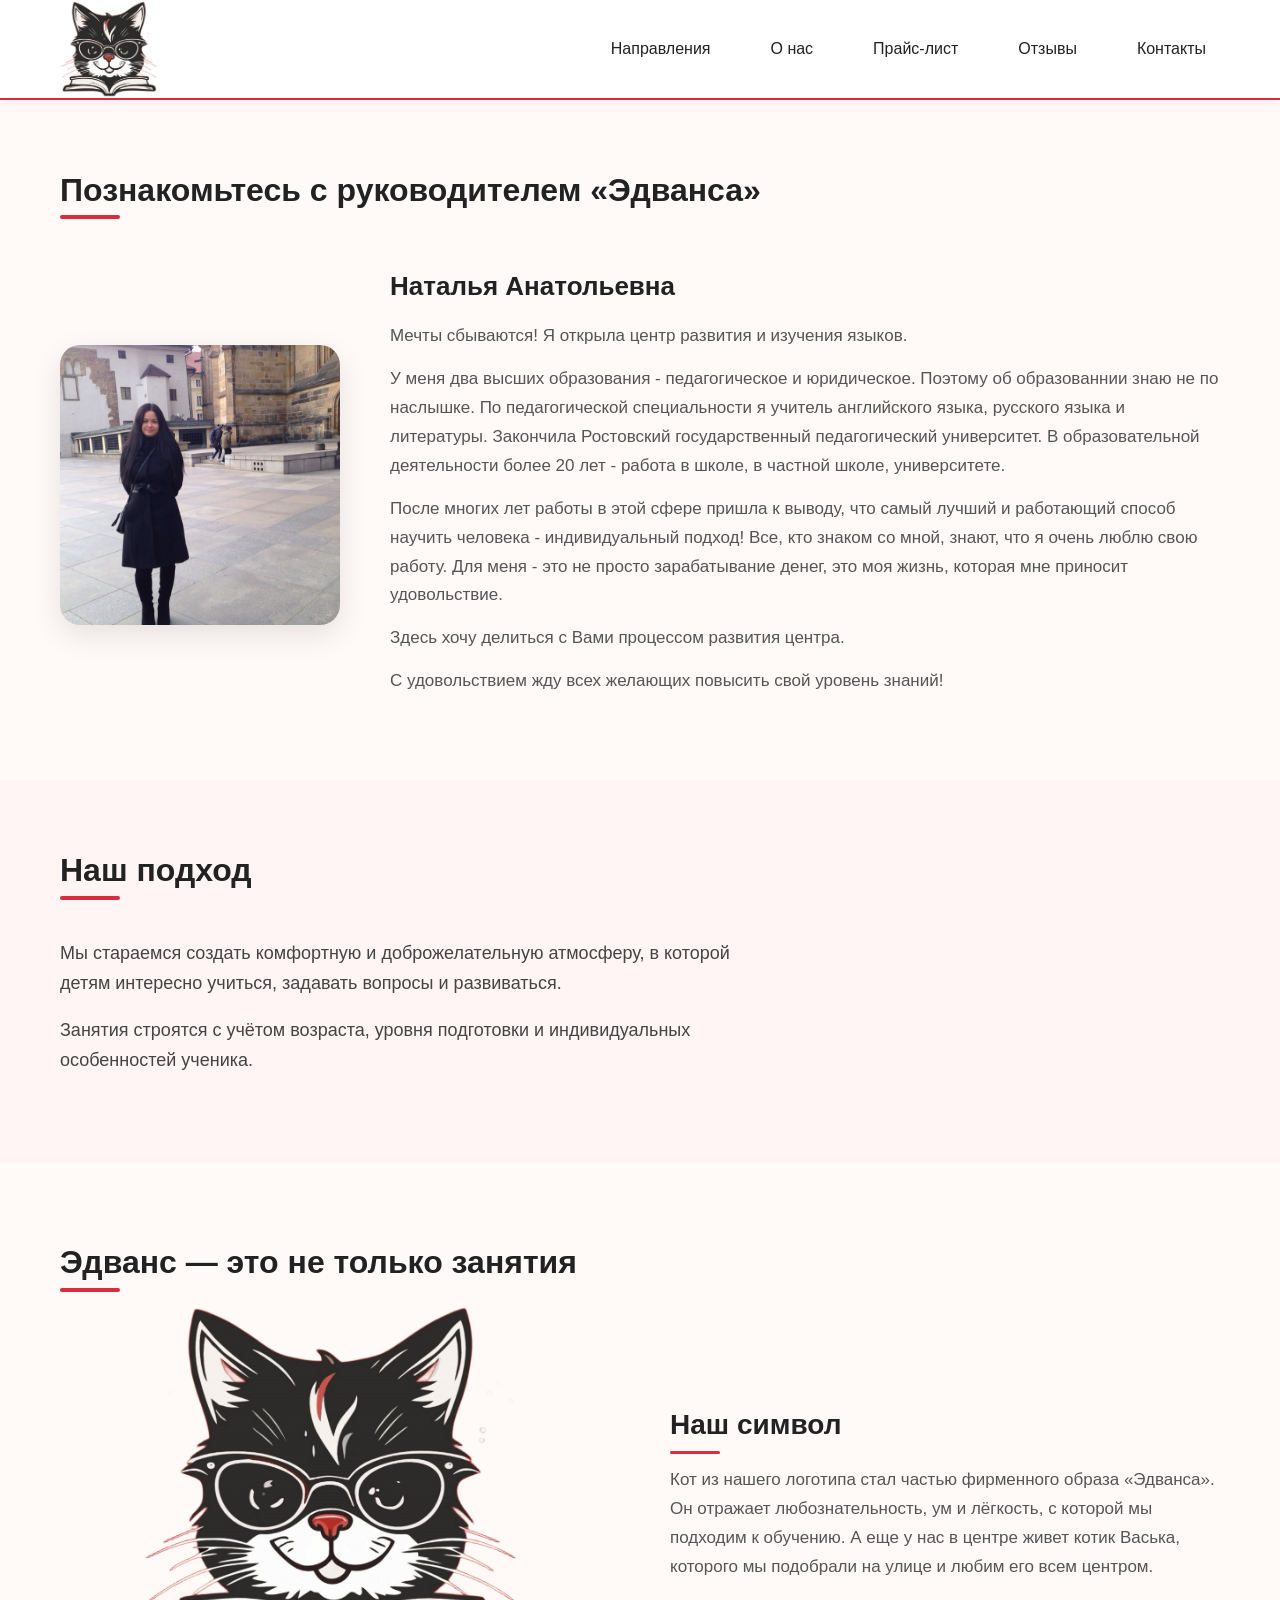
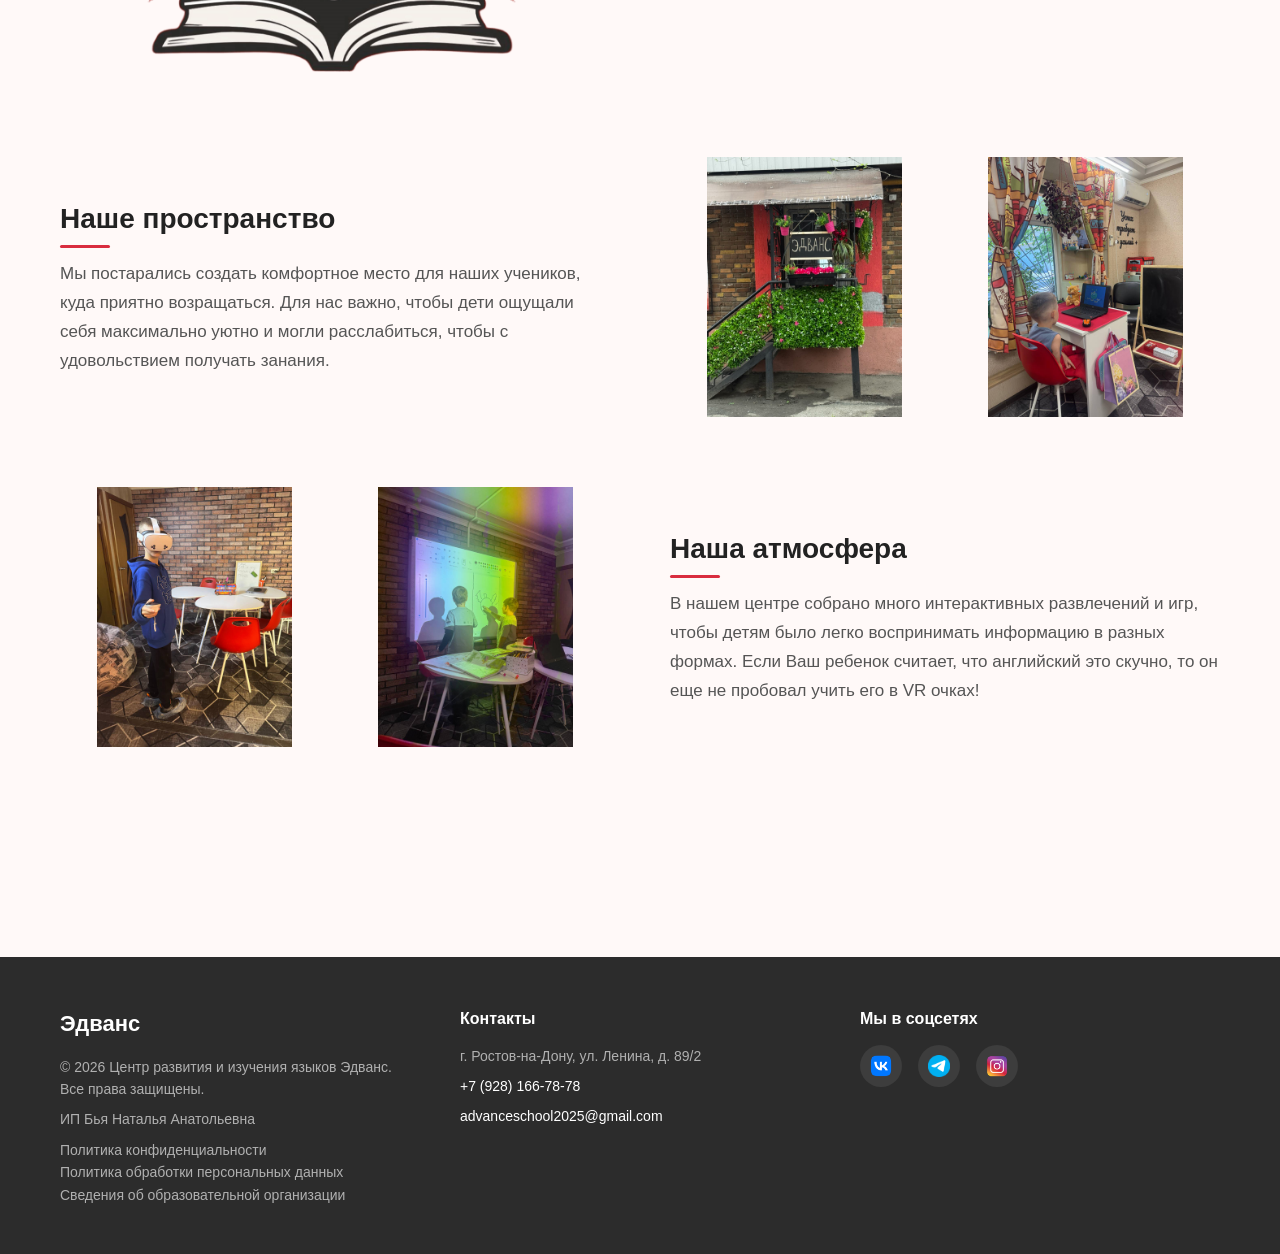
==== commit 032864fd: "Update about.html" ====
--- a/about.html
+++ b/about.html
@@ -152,7 +152,8 @@
                 <p class="footer__text">ИП Бья Наталья Анатольевна</p>
                 <p class="footer__text footer__legal">
                     <a href="privacy-policy.html">Политика конфиденциальности</a><br>
-                    <a href="personal-data-policy.html">Политика обработки персональных данных</a>
+                    <a href="personal-data-policy.html">Политика обработки персональных данных</a><br>
+                    <a href="sveden.html">Сведения об образовательной организации</a><br>
                 </p>
             </div>
 
--- a/css/style.css
+++ b/css/style.css
@@ -1261,3 +1261,33 @@
 .footer__legal a {
     color: #b0b0b0;
 }
+
+/* ==========================================================
+   sveden.css — дополнения для страницы «Сведения об образовательной организации»
+   Подключается ПОСЛЕ css/style.css.
+   Основа страницы (.legal, .legal__card, .legal h2 и т.д.) уже есть в style.css,
+   здесь только то, чего там нет.
+   ========================================================== */
+
+/* Подсветка полей, которые нужно заполнить (в тёплой гамме сайта).
+   Перед публикацией уберите теги <mark> в HTML. */
+.legal mark {
+  background-color: #ffe9a8;
+  color: #5c4300;
+  padding: 1px 6px;
+  border-radius: 4px;
+}
+
+/* Названия пунктов («Полное наименование:» и т.п.) — тёмный цвет как у заголовков */
+.legal p strong {
+  font-weight: 600;
+  color: #222222;
+}
+
+/* Печать: без шапки-меню и подсветки */
+@media print {
+  .burger, .nav { display: none; }
+  .header { position: static; box-shadow: none; }
+  .legal mark { background: none; color: inherit; padding: 0; }
+}
+
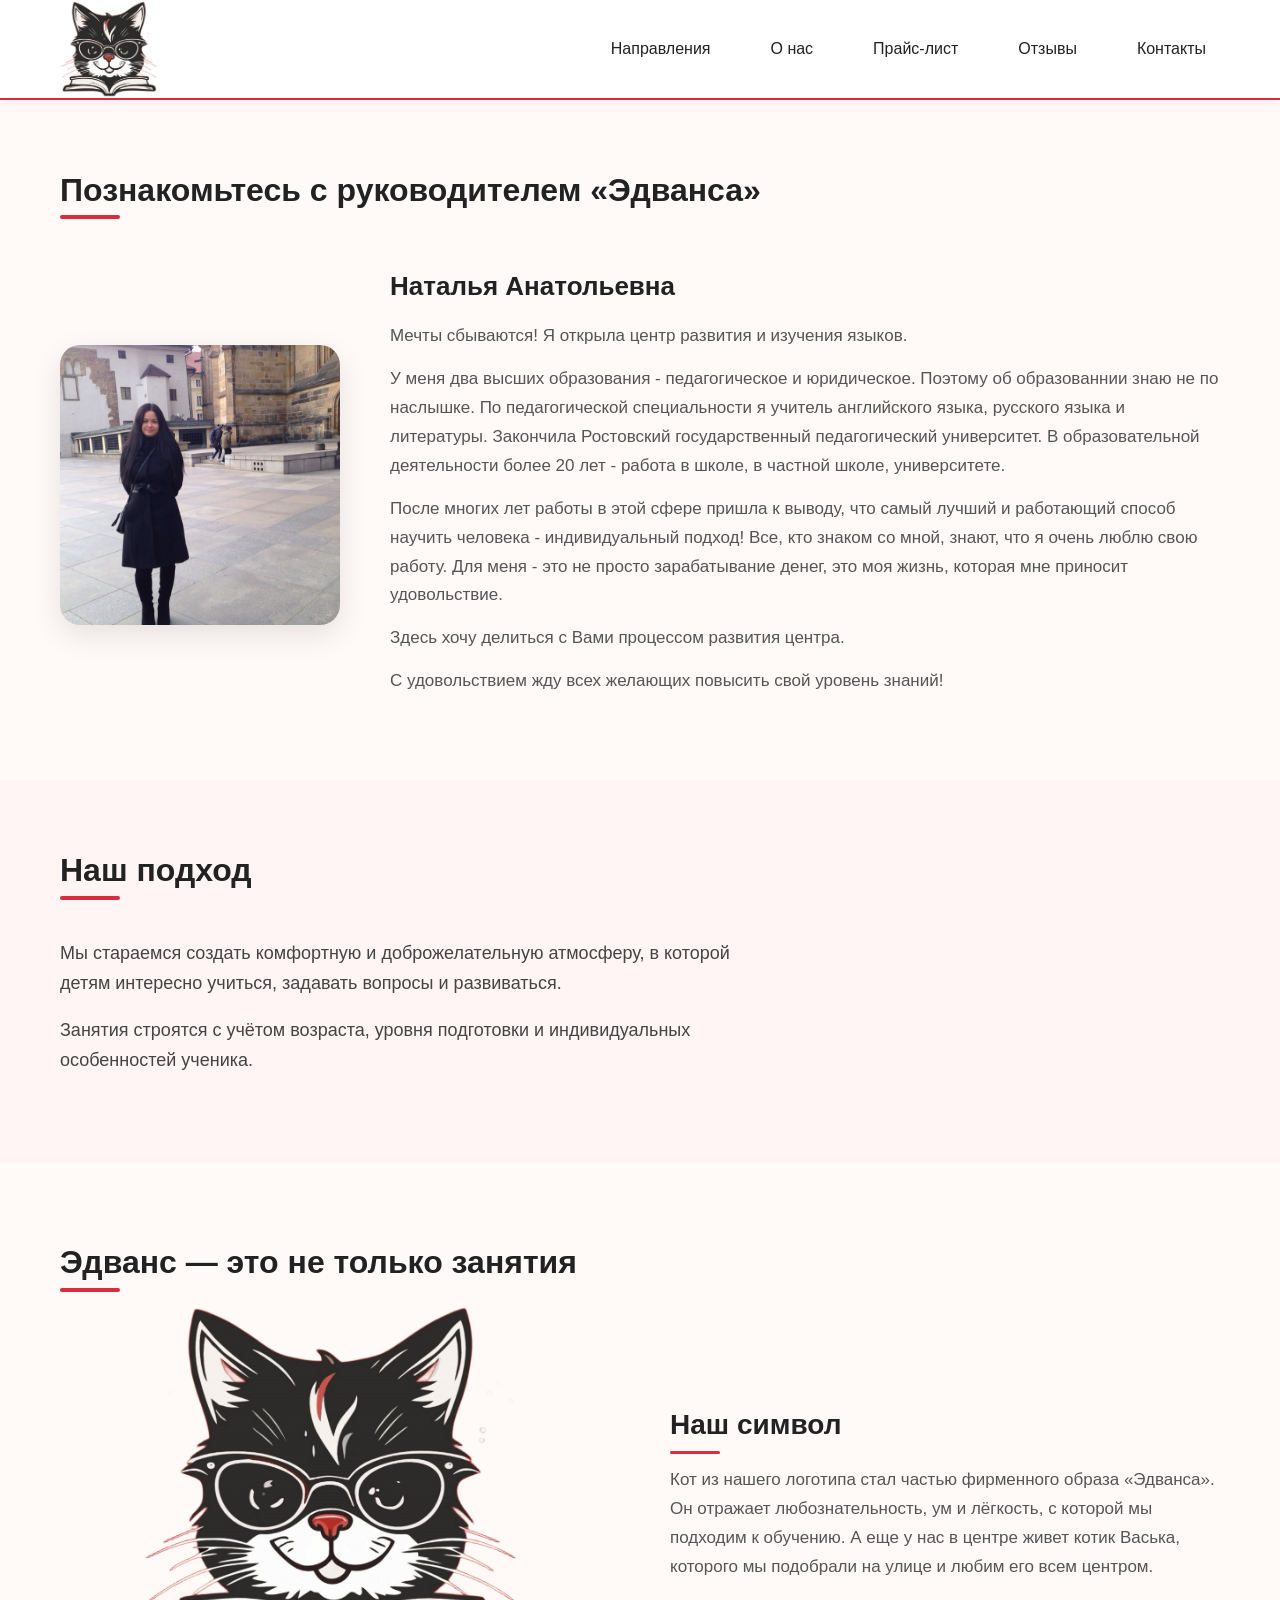
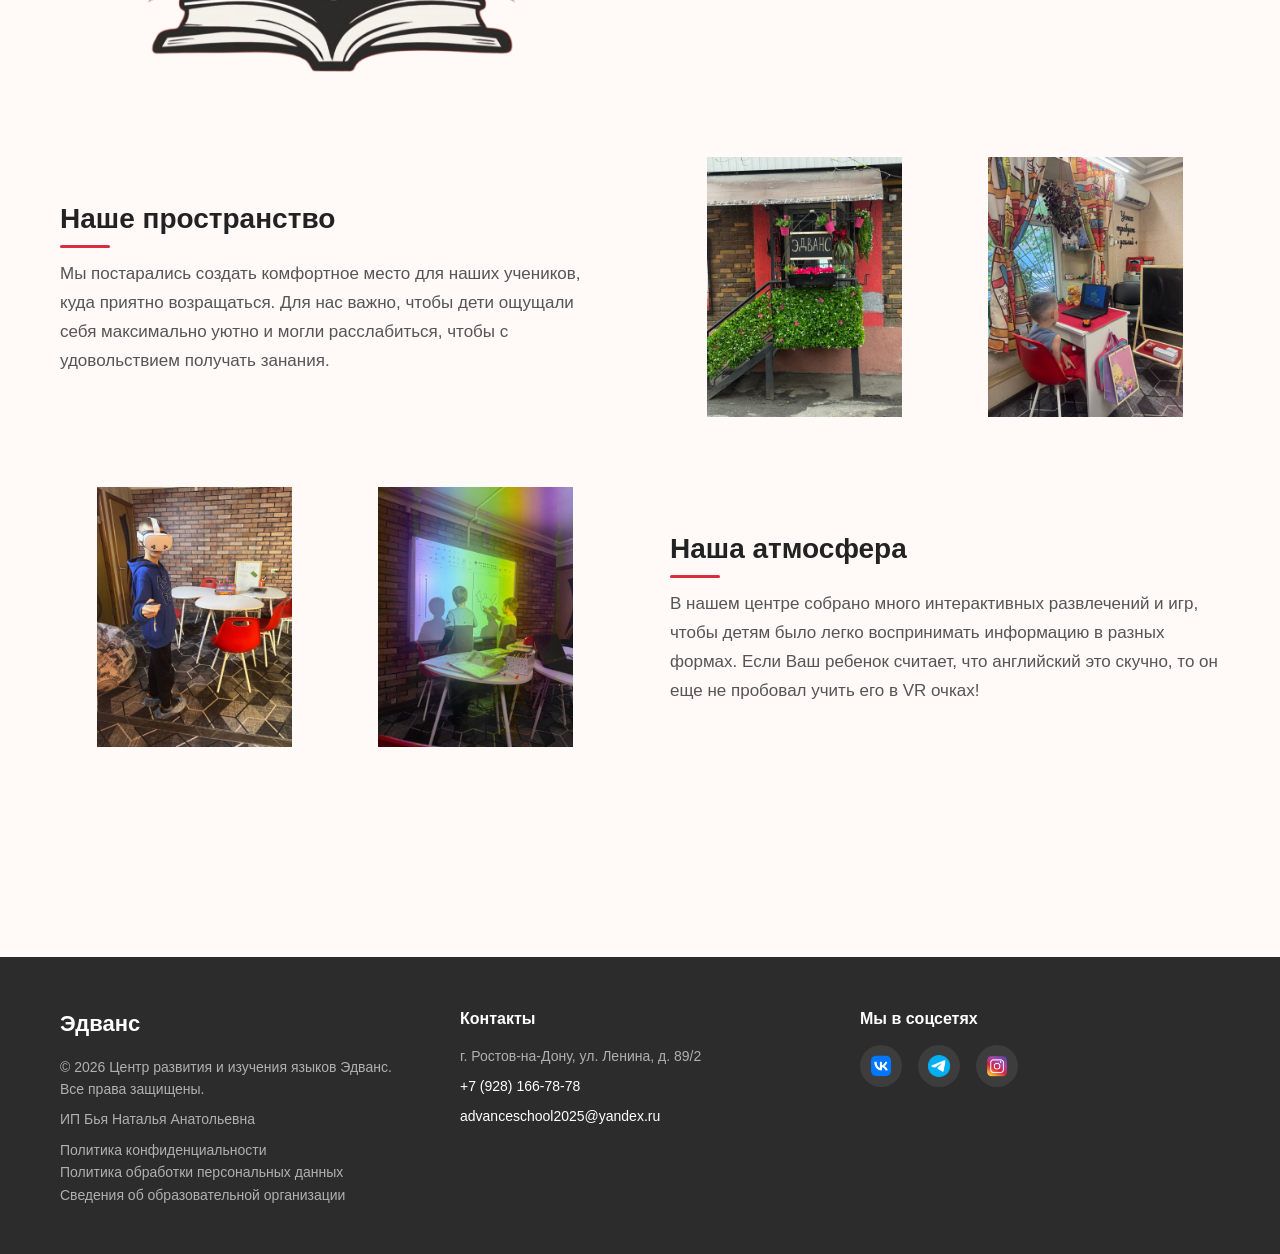
==== commit f6fedd27: "Update email contact in footer section" ====
--- a/about.html
+++ b/about.html
@@ -167,7 +167,7 @@
                     <a href="tel:+79281667878">+7 (928) 166-78-78</a>
                 </p>
                 <p class="footer__text">
-                    <a href="mailto:advanceschool2025@gmail.com">advanceschool2025@gmail.com</a>
+                    <a href="mailto:advanceschool2025@yandex.ru">advanceschool2025@yandex.ru</a>
                 </p>
             </div>
 
